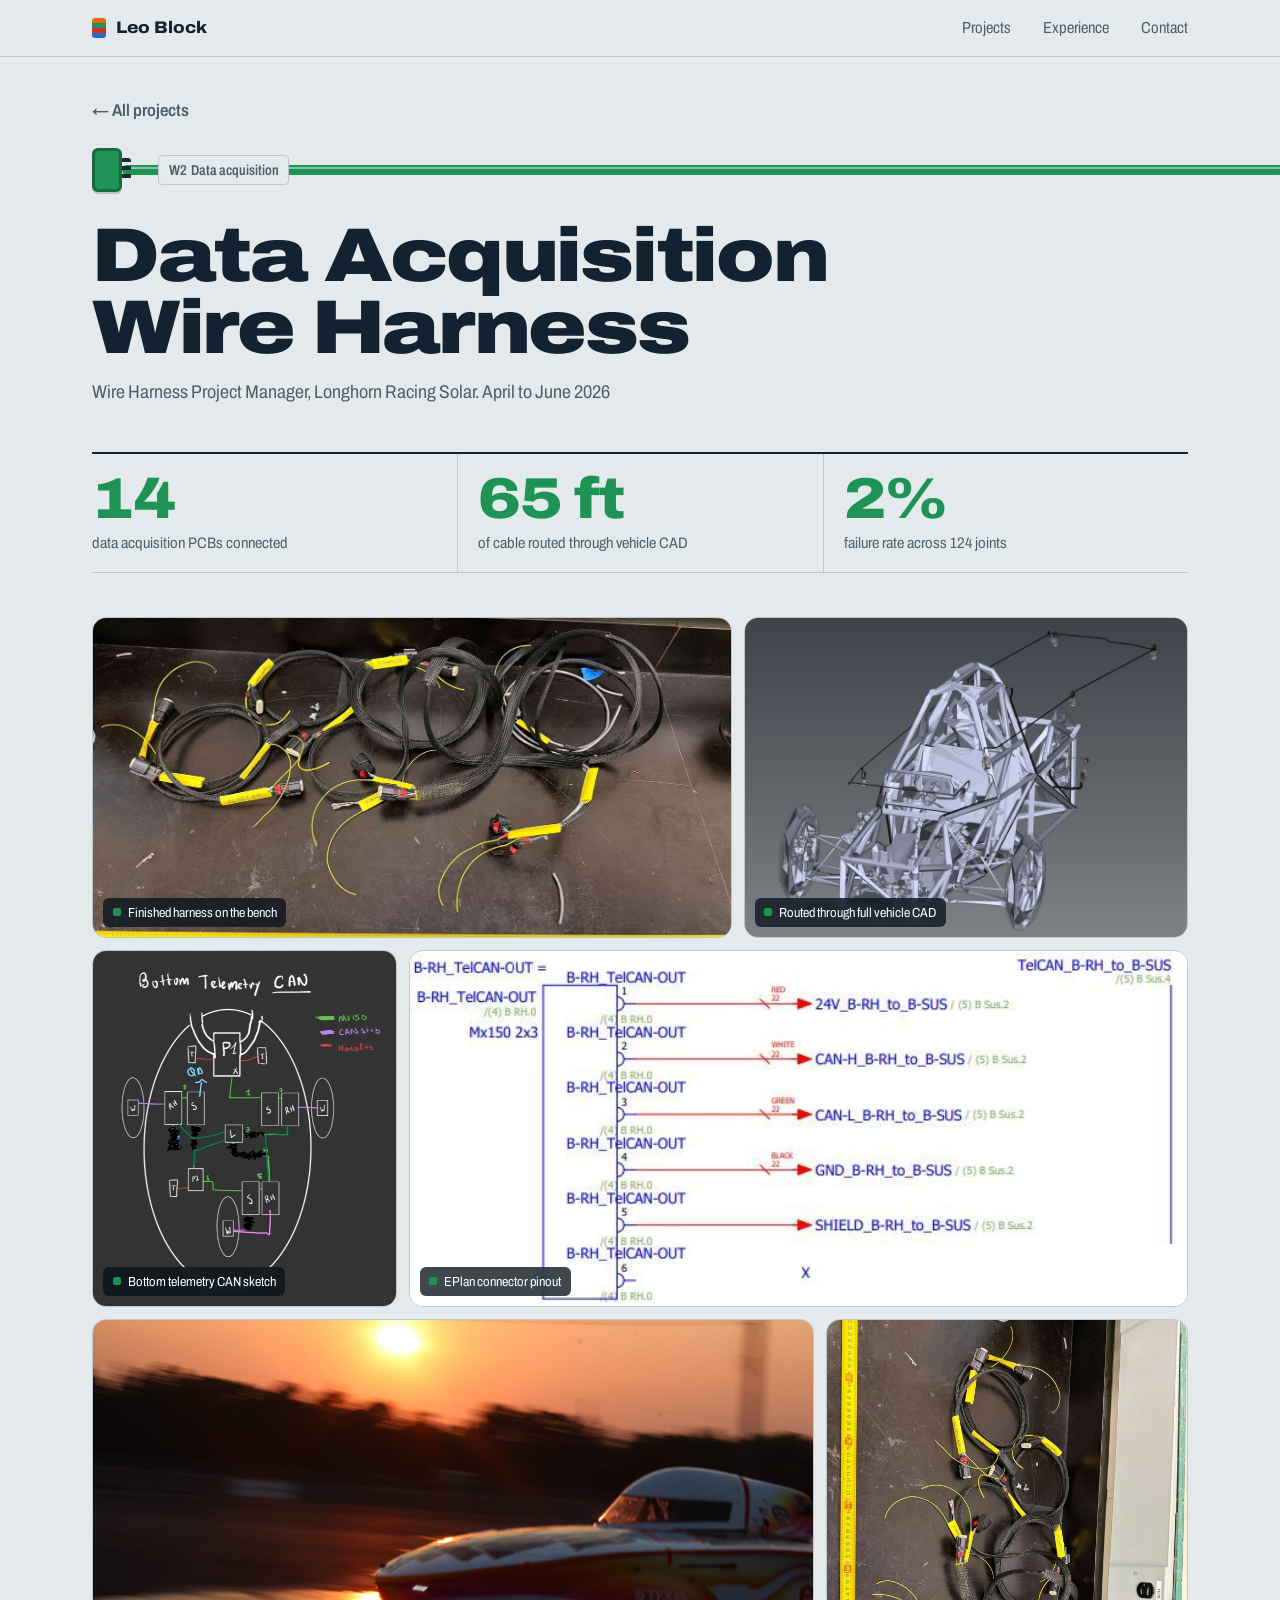
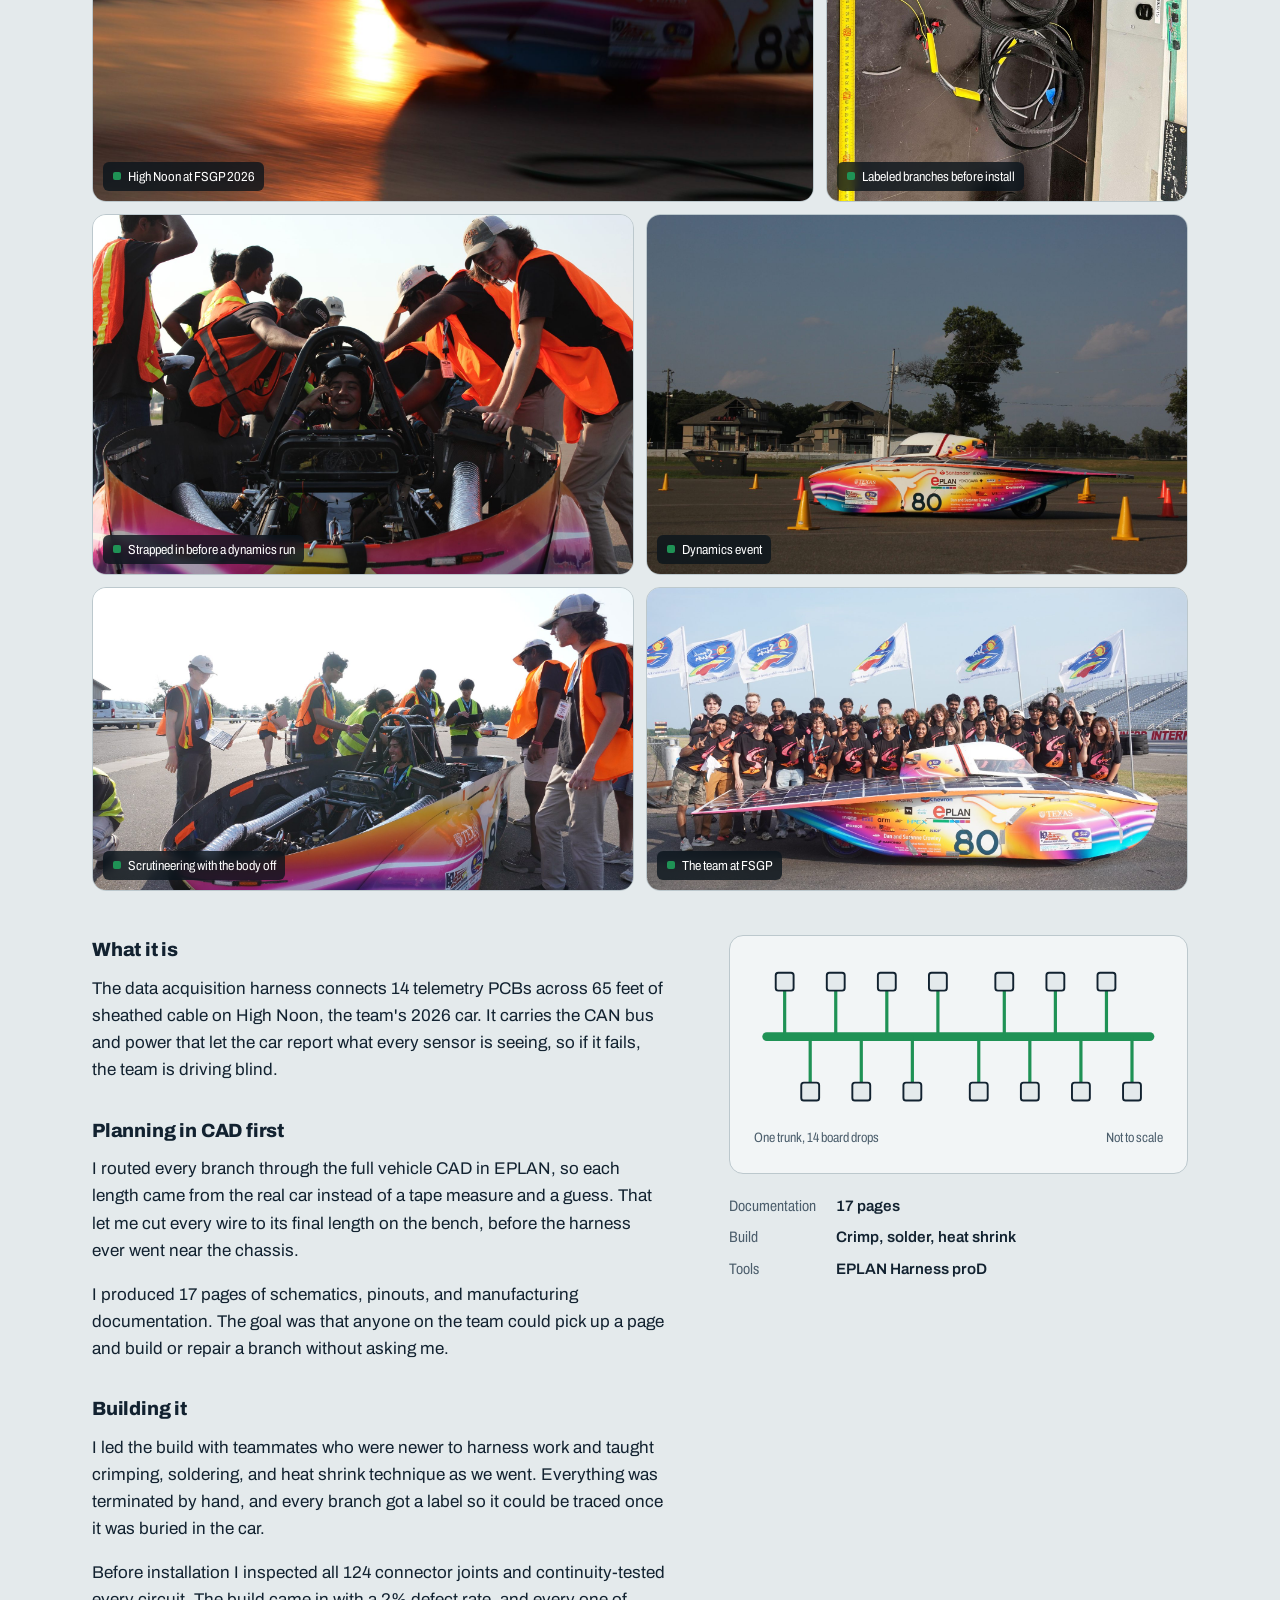
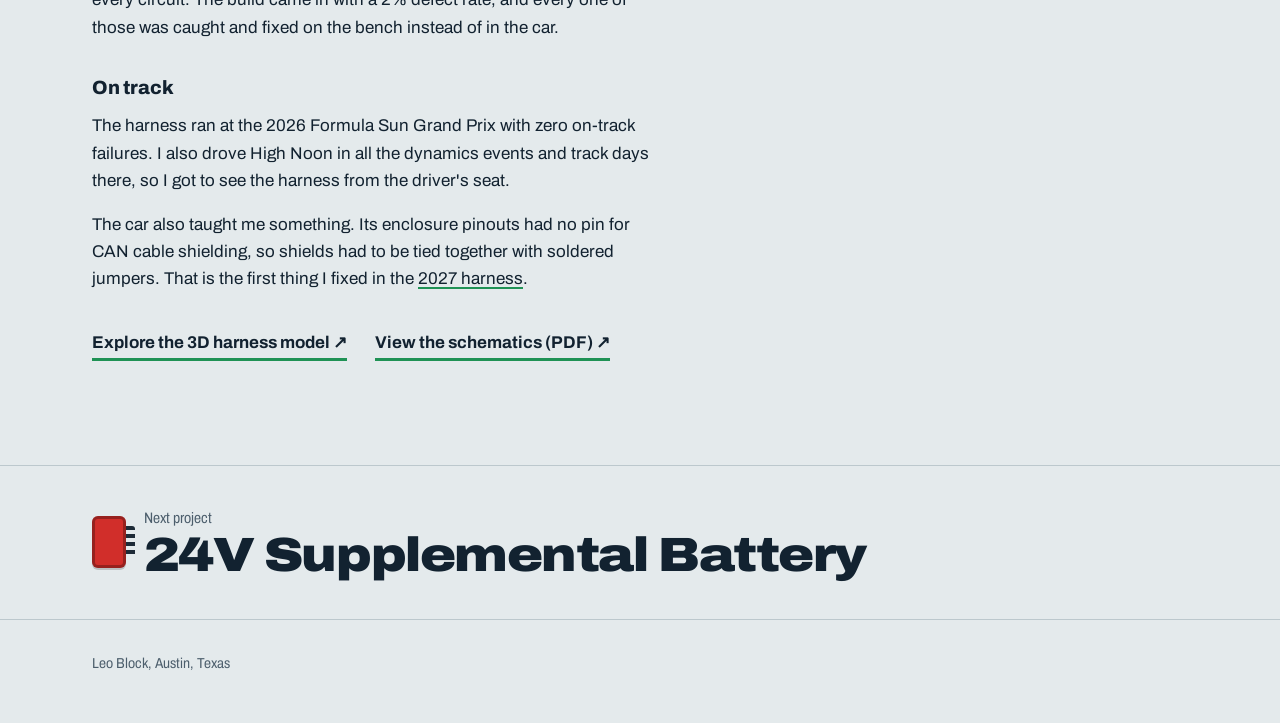
==== data-acquisition-harness/index.html @ 327f9444 "Longer project write-ups and more photos Adds FSGP photos to the DAQ harness page, design history im" ====
<!DOCTYPE html>
<html lang="en">
<head>
<meta charset="utf-8">
<meta name="viewport" content="width=device-width, initial-scale=1, viewport-fit=cover">
<title>Data Acquisition Wire Harness | Leo Block</title>
<meta name="description" content="A 65 ft harness connecting 14 data acquisition boards on Longhorn Racing Solar&#x27;s car.">
<link rel="preconnect" href="https://fonts.googleapis.com">
<link rel="preconnect" href="https://fonts.gstatic.com" crossorigin>
<link href="https://fonts.googleapis.com/css2?family=Archivo:wdth,wght@62..125,300..900&display=swap" rel="stylesheet">
<link rel="stylesheet" href="../assets/site.css">
</head>
<body class="page">

<header class="bar">
  <div class="wrap">
    <a class="mark" href="../"><i aria-hidden="true"></i>Leo Block</a>
    <nav aria-label="Sections">
      <a href="../#projects">Projects</a>
      <a href="../#experience">Experience</a>
      <a href="../#contact">Contact</a>
    </nav>
  </div>
</header>

<main id="top">
<div class="wrap"><a class="crumb" href="../#projects">&larr; All projects</a></div>
<article class="proj" style="--c:var(--can)">
  <div class="wrap">
    <div class="proj-wire"><span class="plug"></span><span class="tag">W2 &nbsp;Data acquisition</span></div>
    <h2>Data Acquisition Wire Harness</h2>
    <p class="role">Wire Harness Project Manager, Longhorn Racing Solar. April to June 2026</p>
    <div class="stats">
      <div><b>14</b><span>data acquisition PCBs connected</span></div>
      <div><b>65 ft</b><span>of cable routed through vehicle CAD</span></div>
      <div><b>2%</b><span>failure rate across 124 joints</span></div>
    </div>
    <div class="gal"><div class="grow"><figure class="ph" style="--r:1.991"><button type="button" class="zoom" aria-label="Enlarge: Hand-built data acquisition harness with labeled connectors on a lab bench"><img src="../assets/img/data-acquisition-harness-1.jpg" alt="Hand-built data acquisition harness with labeled connectors on a lab bench" loading="lazy"></button><figcaption>Finished harness on the bench</figcaption></figure><figure class="ph" style="--r:1.381"><button type="button" class="zoom" aria-label="Enlarge: Harness routing shown in the vehicle CAD model"><img src="../assets/img/data-acquisition-harness-2.jpg" alt="Harness routing shown in the vehicle CAD model" loading="lazy"></button><figcaption>Routed through full vehicle CAD</figcaption></figure></div><div class="grow"><figure class="ph" style="--r:0.854"><button type="button" class="zoom" aria-label="Enlarge: Hand sketch of the bottom telemetry CAN layout"><img src="../assets/img/data-acquisition-harness-3.jpg" alt="Hand sketch of the bottom telemetry CAN layout" loading="lazy"></button><figcaption>Bottom telemetry CAN sketch</figcaption></figure><figure class="ph light" style="--r:2.193"><button type="button" class="zoom" aria-label="Enlarge: EPlan connector pinout for the TelCAN output"><img src="../assets/img/data-acquisition-harness-4.jpg" alt="EPlan connector pinout for the TelCAN output" loading="lazy"></button><figcaption>EPlan connector pinout</figcaption></figure></div><div class="grow"><figure class="ph" style="--r:1.5"><button type="button" class="zoom" aria-label="Enlarge: High Noon driving at sunset at the Formula Sun Grand Prix"><img src="../assets/img/data-acquisition-harness-6.jpg" alt="High Noon driving at sunset at the Formula Sun Grand Prix" loading="lazy"></button><figcaption>High Noon at FSGP 2026</figcaption></figure><figure class="ph" style="--r:0.75"><button type="button" class="zoom" aria-label="Enlarge: Harness branches laid out on a table with yellow labels"><img src="../assets/img/data-acquisition-harness-5.jpg" alt="Harness branches laid out on a table with yellow labels" loading="lazy"></button><figcaption>Labeled branches before install</figcaption></figure></div><div class="grow"><figure class="ph" style="--r:1.5"><button type="button" class="zoom" aria-label="Enlarge: Leo in the cockpit of High Noon with the dash enclosure and wiring visible"><img src="../assets/img/data-acquisition-harness-7.jpg" alt="Leo in the cockpit of High Noon with the dash enclosure and wiring visible" loading="lazy"></button><figcaption>Strapped in before a dynamics run</figcaption></figure><figure class="ph" style="--r:1.5"><button type="button" class="zoom" aria-label="Enlarge: High Noon on the dynamics course between cones"><img src="../assets/img/data-acquisition-harness-8.jpg" alt="High Noon on the dynamics course between cones" loading="lazy"></button><figcaption>Dynamics event</figcaption></figure></div><div class="grow"><figure class="ph" style="--r:1.782"><button type="button" class="zoom" aria-label="Enlarge: Team around High Noon with the body open during scrutineering"><img src="../assets/img/data-acquisition-harness-9.jpg" alt="Team around High Noon with the body open during scrutineering" loading="lazy"></button><figcaption>Scrutineering with the body off</figcaption></figure><figure class="ph" style="--r:1.782"><button type="button" class="zoom" aria-label="Enlarge: Longhorn Racing Solar team photo with High Noon at the track"><img src="../assets/img/data-acquisition-harness-10.jpg" alt="Longhorn Racing Solar team photo with High Noon at the track" loading="lazy"></button><figcaption>The team at FSGP</figcaption></figure></div></div>
    <div class="body">
      <div>
        <h3>What it is</h3>
        <p>The data acquisition harness connects 14 telemetry PCBs across 65 feet of sheathed cable on High Noon, the team's 2026 car. It carries the CAN bus and power that let the car report what every sensor is seeing, so if it fails, the team is driving blind.</p>
        <h3>Planning in CAD first</h3>
        <p>I routed every branch through the full vehicle CAD in EPLAN, so each length came from the real car instead of a tape measure and a guess. That let me cut every wire to its final length on the bench, before the harness ever went near the chassis.</p>
        <p>I produced 17 pages of schematics, pinouts, and manufacturing documentation. The goal was that anyone on the team could pick up a page and build or repair a branch without asking me.</p>
        <h3>Building it</h3>
        <p>I led the build with teammates who were newer to harness work and taught crimping, soldering, and heat shrink technique as we went. Everything was terminated by hand, and every branch got a label so it could be traced once it was buried in the car.</p>
        <p>Before installation I inspected all 124 connector joints and continuity-tested every circuit. The build came in with a 2% defect rate, and every one of those was caught and fixed on the bench instead of in the car.</p>
        <h3>On track</h3>
        <p>The harness ran at the 2026 Formula Sun Grand Prix with zero on-track failures. I also drove High Noon in all the dynamics events and track days there, so I got to see the harness from the driver's seat.</p>
        <p>The car also taught me something. Its enclosure pinouts had no pin for CAN cable shielding, so shields had to be tied together with soldered jumpers. That is the first thing I fixed in the <a href="../vehicle-harness-2027/">2027 harness</a>.</p>
        <div class="links">
          <a class="more" href="https://lhrsolar.org/Harness-Docs/Vehicles/NextGen/NonCritical%20Harness/NextGen_NonCritical%20Harness_model.html" target="_blank" rel="noopener">Explore the 3D harness model &#8599;</a>
          <a class="more" href="https://lhrsolar.org/Harness-Docs/Vehicles/NextGen/NonCritical%20Harness/NextGen_NonCritical%20Harness_guide.pdf" target="_blank" rel="noopener">View the schematics (PDF) &#8599;</a>
        </div>
      </div>
      <div>
        <figure class="fig">
          <svg viewBox="0 0 320 120" role="img" aria-label="One harness trunk with fourteen branches to circuit boards">
            <path class="route" stroke-width="7" d="M10,60 H310"/>
            <g class="route" stroke-width="2.5">
              <path d="M24,60V24M44,60V96M64,60V24M84,60V96M104,60V24M124,60V96M144,60V24M176,60V96M196,60V24M216,60V96M236,60V24M256,60V96M276,60V24M296,60V96"/>
            </g>
            <path class="fpulse" pathLength="1" d="M10,60 H310"/>
            <g class="box">
              <rect x="17" y="10" width="14" height="14" rx="2"/><rect x="37" y="96" width="14" height="14" rx="2"/><rect x="57" y="10" width="14" height="14" rx="2"/><rect x="77" y="96" width="14" height="14" rx="2"/><rect x="97" y="10" width="14" height="14" rx="2"/><rect x="117" y="96" width="14" height="14" rx="2"/><rect x="137" y="10" width="14" height="14" rx="2"/><rect x="169" y="96" width="14" height="14" rx="2"/><rect x="189" y="10" width="14" height="14" rx="2"/><rect x="209" y="96" width="14" height="14" rx="2"/><rect x="229" y="10" width="14" height="14" rx="2"/><rect x="249" y="96" width="14" height="14" rx="2"/><rect x="269" y="10" width="14" height="14" rx="2"/><rect x="289" y="96" width="14" height="14" rx="2"/>
            </g>
          </svg>
          <figcaption><span>One trunk, 14 board drops</span><span>Not to scale</span></figcaption>
        </figure>
        <dl class="specs">
          <dt>Documentation</dt><dd>17 pages</dd>
          <dt>Build</dt><dd>Crimp, solder, heat shrink</dd>
          <dt>Tools</dt><dd>EPLAN Harness proD</dd>
        </dl>
      </div>
    </div>
  </div>
</article>

<nav class="next" aria-label="Next project" style="--c:var(--batt)">
  <div class="wrap"><a href="../supplemental-battery/"><span class="plug"></span><span><span class="lbl">Next project</span><span class="nm">24V Supplemental Battery</span></span></a></div>
</nav>
</main>

<dialog class="lb" id="lb"><button type="button" aria-label="Close">&times;</button><img alt=""><p></p></dialog>
<footer><div class="wrap">Leo Block, Austin, Texas</div></footer>
<script src="../assets/site.js"></script>
</body>
</html>
---- assets/site.css ----
:root{
  --board:#E4EAEC;
  --board-2:#D6DEE1;
  --panel:#F2F5F6;
  --ink:#122230;
  --ink-soft:#4C5E6C;
  --rule:#BCC8CD;
  --dot:#B3C1C7;
  --peg:#F7F9FA;
  --peg-edge:#8597A1;
  --tape:#1D2B37;
  --hv:#E8670E; --can:#1F9255; --batt:#D12E2A; --sig:#7A4BC9; --auto:#2C68C4;
  --sheen:rgba(255,255,255,.45);
  --pulse:#FFFFFF;
  --font:"Archivo","Helvetica Neue",Arial,sans-serif;
}
@media (prefers-color-scheme: dark){
  :root:not([data-theme="light"]){
    --board:#0F1E27; --board-2:#132632; --panel:#162C39; --ink:#E9F0F2; --ink-soft:#97ABB6;
    --rule:#24404F; --dot:#22404F; --peg:#C9D6DC; --peg-edge:#0A161D; --tape:#3C5868;
    --hv:#FF7A1F; --can:#2DBE70; --batt:#F0453F; --sig:#A27BF2; --auto:#4D8CF0; --sheen:rgba(255,255,255,.3);
  }
}
:root[data-theme="dark"]{
  --board:#0F1E27; --board-2:#132632; --panel:#162C39; --ink:#E9F0F2; --ink-soft:#97ABB6;
  --rule:#24404F; --dot:#22404F; --peg:#C9D6DC; --peg-edge:#0A161D; --tape:#3C5868;
  --hv:#FF7A1F; --can:#2DBE70; --batt:#F0453F; --sig:#A27BF2; --auto:#4D8CF0; --sheen:rgba(255,255,255,.3);
}
:root{box-sizing:border-box;padding-top:env(safe-area-inset-top,0px);padding-bottom:env(safe-area-inset-bottom,0px)}
*,*::before,*::after{box-sizing:inherit}
html{scroll-padding-top:calc(env(safe-area-inset-top,0px) + 4rem);scroll-behavior:smooth}
@media (prefers-reduced-motion:reduce){html{scroll-behavior:auto}}
body{margin:0;background:var(--board);color:var(--ink);font-family:var(--font);font-size:1.0625rem;line-height:1.6;-webkit-font-smoothing:antialiased;overflow-x:hidden}
img,svg{max-width:100%}
a{color:inherit}
:focus-visible{outline:3px solid var(--hv);outline-offset:3px;border-radius:3px}
.wrap{max-width:74rem;margin:0 auto;padding:0 clamp(1.25rem,4vw,2.75rem)}

/* top bar */
.bar{position:sticky;top:env(safe-area-inset-top,0px);z-index:10;background:color-mix(in srgb,var(--board) 82%,transparent);backdrop-filter:blur(10px);-webkit-backdrop-filter:blur(10px);border-bottom:1px solid var(--rule)}
.bar .wrap{display:flex;align-items:center;justify-content:space-between;height:3.5rem;gap:1rem}
.bar .mark{display:flex;align-items:center;gap:.6rem;text-decoration:none;font-weight:800;font-stretch:110%;font-size:1.05rem}
.bar .mark i{display:block;width:14px;height:20px;border-radius:3px;background:linear-gradient(var(--hv) 0 25%,var(--can) 25% 50%,var(--batt) 50% 75%,var(--auto) 75%)}
.bar nav{display:flex;gap:clamp(.9rem,3vw,2rem);font-stretch:80%;font-size:1rem}
.bar nav a{text-decoration:none;color:var(--ink-soft)}
.bar nav a:hover{color:var(--ink)}

/* hero */
.hero{position:relative;background-image:radial-gradient(circle,var(--dot) 1.3px,transparent 1.6px);background-size:26px 26px;background-position:13px 13px;padding-bottom:clamp(2rem,5vw,3.5rem);border-bottom:1px solid var(--rule)}
.hero-top{padding-top:clamp(2.5rem,6vw,4.5rem)}
@media (min-width:980px){.hero-top{display:grid;grid-template-columns:auto minmax(0,1fr);gap:4rem;align-items:end}.hero-top .lede{margin:0 0 .6rem;justify-self:end}}
.hero h1{margin:0;font-weight:900;font-stretch:125%;font-size:clamp(3.6rem,13.5vw,10.5rem);line-height:.84;letter-spacing:-.035em}
.hero .lede{max-width:33rem;margin:clamp(1.25rem,3vw,2rem) 0 0;font-size:clamp(1.15rem,2.1vw,1.4rem);line-height:1.45;color:var(--ink-soft)}
.hero .lede b{color:var(--ink);font-weight:650}

.loom{position:relative;margin-top:clamp(1.5rem,4vw,2.5rem)}
.loom svg{position:absolute;inset:0;width:100%;height:100%;overflow:visible;pointer-events:none}
.ends{list-style:none;margin:0 0 0 46%;padding:0;position:relative}
.ends li{height:108px;display:flex;align-items:center}
.ends a{display:flex;align-items:center;gap:1.1rem;width:100%;text-decoration:none;padding:.5rem .75rem .5rem 0;border-radius:10px;opacity:0;transform:translateX(10px);transition:opacity .5s ease,transform .5s ease,background-color .2s}
.loom.drawn .ends a{opacity:1;transform:none}
.loom.drawn .ends li:nth-child(1) a{transition-delay:1.05s,1.05s,0s}
.loom.drawn .ends li:nth-child(2) a{transition-delay:1.15s,1.15s,0s}
.loom.drawn .ends li:nth-child(3) a{transition-delay:1.25s,1.25s,0s}
.loom.drawn .ends li:nth-child(4) a{transition-delay:1.35s,1.35s,0s}
.loom.drawn .ends li:nth-child(5) a{transition-delay:1.45s,1.45s,0s}
.plug{position:relative;flex:none;width:34px;height:52px;border-radius:6px;background:var(--c);box-shadow:inset 0 0 0 3px rgba(0,0,0,.28),0 2px 0 rgba(0,0,0,.18)}
.plug::after{content:"";position:absolute;right:-9px;top:10px;bottom:10px;width:9px;border-radius:0 3px 3px 0;background:repeating-linear-gradient(var(--tape) 0 4px,transparent 4px 8px)}
.ends .txt{display:flex;flex-direction:column;margin-left:.6rem;min-width:0}
.ends .name{font-weight:800;font-stretch:100%;font-size:clamp(1.15rem,2.5vw,1.85rem);line-height:1.08;letter-spacing:-.01em}
.ends .meta{color:var(--ink-soft);font-stretch:80%;font-size:clamp(.9rem,1.4vw,1rem);margin-top:.2rem}
.ends a:hover,.ends a:focus-visible{background:color-mix(in srgb,var(--c) 12%,transparent)}

.loom .grp{transition:opacity .25s}
.loom[data-active] .grp{opacity:.22}
.loom[data-active="0"] .g0,.loom[data-active="1"] .g1,.loom[data-active="2"] .g2,.loom[data-active="3"] .g3,.loom[data-active="4"] .g4{opacity:1}
.loom .wire{fill:none;stroke-linecap:round;stroke-linejoin:round}
.loom .sheen{fill:none;stroke:var(--sheen);stroke-linecap:round;stroke-width:2}
.loom .pulse{fill:none;stroke:var(--pulse);stroke-width:4;stroke-linecap:round;stroke-dasharray:.05 1.2;stroke-dashoffset:.05;opacity:0}
.loom[data-active="0"] .g0 .pulse,.loom[data-active="1"] .g1 .pulse,.loom[data-active="2"] .g2 .pulse,.loom[data-active="3"] .g3 .pulse,.loom[data-active="4"] .g4 .pulse{opacity:1;animation:pulse 1.1s linear infinite}
@keyframes pulse{from{stroke-dashoffset:.05}to{stroke-dashoffset:-1.05}}
.loom .peg{fill:var(--peg);stroke:var(--peg-edge);stroke-width:2}
.loom .tape{fill:var(--tape)}
.loom .wid{font:600 12px var(--font);font-stretch:75%;fill:var(--ink-soft)}
.loom:not(.drawn) .wire,.loom:not(.drawn) .sheen{stroke-dasharray:1;stroke-dashoffset:1}
.loom.anim .wire,.loom.anim .sheen{stroke-dasharray:1;stroke-dashoffset:1;animation:draw 1.3s cubic-bezier(.65,0,.25,1) forwards}
.loom.anim .g1 .wire,.loom.anim .g1 .sheen{animation-delay:.08s}
.loom.anim .g2 .wire,.loom.anim .g2 .sheen{animation-delay:.16s}
.loom.anim .g3 .wire,.loom.anim .g3 .sheen{animation-delay:.24s}
.loom.anim .g4 .wire,.loom.anim .g4 .sheen{animation-delay:.32s}
.loom .fx{transition:opacity .6s .9s}
.loom:not(.drawn) .fx{opacity:0}
@keyframes draw{to{stroke-dashoffset:0}}

.tblock{display:grid;grid-template-columns:repeat(5,auto);width:max-content;max-width:100%;margin:clamp(1.5rem,4vw,2.5rem) 0 0 auto;border:2px solid var(--ink);background:var(--panel);font-stretch:85%}
.tblock div{padding:.45rem .9rem;border-left:1px solid var(--rule)}
.tblock div:first-child{border-left:0}
.tblock span{display:block;font-size:.75rem;color:var(--ink-soft)}
.tblock b{display:block;font-weight:700;font-size:.95rem;white-space:nowrap}

/* projects */
.proj{padding:clamp(3.5rem,8vw,6rem) 0 0}
.proj-wire{position:relative;height:12px;margin-bottom:clamp(1.75rem,4vw,2.75rem);display:flex;align-items:center}
.proj-wire::before{content:"";position:absolute;left:30px;right:calc(-1 * max(0px,(100vw - 74rem) / 2) - 3rem);height:10px;border-radius:5px;background:linear-gradient(transparent 2px,var(--sheen) 2px 4px,transparent 4px),var(--c)}
.proj-wire .plug{width:30px;height:44px;z-index:1}
.proj-wire .tag{position:relative;z-index:1;margin-left:2.25rem;padding:.15rem .6rem;border-radius:4px;background:var(--board);font-stretch:75%;font-weight:600;font-size:.9rem;color:var(--ink-soft);border:1px solid var(--rule)}
.proj h2{margin:0;font-weight:900;font-stretch:118%;font-size:clamp(2.3rem,6.5vw,4.75rem);line-height:.95;letter-spacing:-.03em;max-width:16ch}
.proj .role{margin:.85rem 0 0;color:var(--ink-soft);font-stretch:85%;font-size:clamp(1rem,1.6vw,1.15rem)}
.stats{display:grid;grid-template-columns:repeat(3,minmax(0,1fr));margin:clamp(1.75rem,4vw,2.75rem) 0 0;border-top:2px solid var(--ink);border-bottom:1px solid var(--rule)}
.stats div{padding:1rem 1rem 1.1rem 0}
.stats div + div{padding-left:1.25rem;border-left:1px solid var(--rule)}
.stats b{display:block;font-weight:850;font-stretch:115%;font-size:clamp(2rem,5.5vw,3.6rem);line-height:1;letter-spacing:-.03em;color:var(--c);font-variant-numeric:tabular-nums}
.stats span{display:block;margin-top:.45rem;color:var(--ink-soft);font-stretch:85%;font-size:.95rem;line-height:1.3}
.body{display:grid;grid-template-columns:minmax(0,1.25fr) minmax(0,1fr);gap:clamp(1.75rem,5vw,4.5rem);margin-top:clamp(1.75rem,4vw,2.75rem);align-items:start}
.body p{margin:0 0 1.05rem;max-width:37rem}
.body p:last-child{margin-bottom:0}
.fig{margin:0;background:var(--panel);border:1px solid var(--rule);border-radius:14px;padding:clamp(1rem,2.5vw,1.5rem);cursor:default}
.fig svg{display:block;width:100%;height:auto}
.fig figcaption{display:flex;justify-content:space-between;gap:1rem;font-size:.85rem;color:var(--ink-soft);margin-top:.85rem;font-stretch:80%}
.fig text{font-family:var(--font);font-stretch:75%;fill:var(--ink);font-size:13px;font-weight:600}
.fig .soft{fill:var(--ink-soft);font-weight:500}
.fig .box{fill:var(--board);stroke:var(--ink);stroke-width:1.5}
.fig .route{fill:none;stroke:var(--c);stroke-linecap:round;stroke-linejoin:round}
.fig .fpulse{fill:none;stroke:var(--pulse);stroke-width:3.5;stroke-linecap:round;stroke-dasharray:.04 1.2;stroke-dashoffset:.04;opacity:0}
.fig.live .fpulse{opacity:1;animation:fp 2.2s linear 2}
.fig:hover .fpulse{opacity:1;animation:fp 2.2s linear infinite}
@keyframes fp{from{stroke-dashoffset:.04}to{stroke-dashoffset:-1.04}}
:root:not([data-theme="dark"]) .fig .fpulse{stroke:var(--ink)}
@media (prefers-color-scheme: dark){:root:not([data-theme="light"]) .fig .fpulse{stroke:#fff}}
.specs{margin:1.25rem 0 0;display:grid;grid-template-columns:auto 1fr;column-gap:1.25rem;row-gap:.45rem;font-size:.95rem}
.specs dt{color:var(--ink-soft);font-stretch:80%}
.specs dd{margin:0;font-weight:600}


/* pinout table and status */
.pin{width:100%;border-collapse:collapse;margin-top:1.25rem;font-size:.95rem}
.pin caption{text-align:left;color:var(--ink-soft);font-stretch:80%;font-size:.85rem;padding-bottom:.4rem}
.pin th{text-align:left;font-weight:600;font-stretch:80%;color:var(--ink-soft);padding:.3rem .5rem;border-bottom:2px solid var(--ink)}
.pin td{padding:.3rem .5rem;border-bottom:1px solid var(--rule)}
.pin td:nth-child(odd){font-weight:800;font-variant-numeric:tabular-nums;width:3.5rem}
.wip{display:inline-block;margin-left:.6rem;padding:.05rem .5rem;border-radius:4px;background:var(--c);color:#fff;font-weight:700;font-size:.8rem;letter-spacing:.04em}

/* photo galleries */
.gal{display:flex;flex-direction:column;gap:12px;margin-top:clamp(1.75rem,4vw,2.75rem)}
.grow{display:flex;gap:12px}
.ph{position:relative;margin:0;flex:var(--r) 1 0;aspect-ratio:var(--r);min-width:0;border-radius:14px;overflow:hidden;background:var(--panel);border:1px solid var(--rule)}
.ph.light{background:#fff}
.zoom{all:unset;display:block;width:100%;height:100%;cursor:zoom-in}
.zoom:focus-visible{outline:3px solid var(--c);outline-offset:-3px}
.ph img{display:block;width:100%;height:100%;object-fit:cover;transition:transform .5s cubic-bezier(.2,.7,.2,1)}
.ph.light img{object-fit:contain}
.ph:hover img{transform:scale(1.03)}
.ph figcaption{position:absolute;left:10px;bottom:10px;max-width:calc(100% - 20px);padding:.25rem .6rem;border-radius:6px;background:rgba(10,20,28,.78);color:#fff;font-size:.82rem;font-stretch:85%;pointer-events:none;backdrop-filter:blur(4px)}
.ph figcaption::before{content:"";display:inline-block;width:8px;height:8px;border-radius:2px;background:var(--c);margin-right:.45rem;vertical-align:1px}
@media (max-width:640px){.grow{flex-direction:column}.ph{flex:none;width:100%}}
.lb{border:0;padding:0;background:transparent;max-width:min(94vw,1400px);max-height:92vh}
.lb::backdrop{background:rgba(5,12,18,.88)}
.lb img{display:block;max-width:100%;max-height:86vh;border-radius:10px;background:#fff}
.lb p{color:#fff;margin:.6rem 0 0;font-size:.95rem;text-align:center}
.lb button{position:fixed;top:calc(env(safe-area-inset-top,0px) + 14px);right:16px;width:44px;height:44px;border-radius:50%;border:0;background:#fff;color:#122230;font:700 1.4rem/1 var(--font);cursor:pointer}
.links{display:flex;flex-wrap:wrap;column-gap:1.75rem}
.more{display:inline-block;margin-top:1.25rem;font-weight:700;text-decoration:none;border-bottom:3px solid var(--c);padding-bottom:2px}

/* experience */
.exp{margin-top:clamp(4.5rem,10vw,7.5rem);padding:clamp(3rem,7vw,5rem) 0;background:var(--board-2);border-top:1px solid var(--rule);border-bottom:1px solid var(--rule)}
.h2{margin:0;font-weight:900;font-stretch:118%;font-size:clamp(2.1rem,5.5vw,3.75rem);line-height:1;letter-spacing:-.03em}
.exp-grid{display:grid;grid-template-columns:minmax(0,1.45fr) minmax(0,1fr);gap:clamp(2rem,6vw,5rem);margin-top:clamp(2rem,5vw,3rem)}
.timeline{position:relative;padding-left:2rem}
.timeline::before{content:"";position:absolute;left:5px;top:.5rem;bottom:.5rem;width:4px;border-radius:2px;background:var(--ink-soft);opacity:.45}
.job{position:relative;margin-bottom:2.25rem}
.job:last-child{margin-bottom:0}
.job::before{content:"";position:absolute;left:-2rem;top:.35rem;width:14px;height:14px;border-radius:50%;background:var(--peg);border:3px solid var(--ink)}
.job h3{margin:0;font-size:clamp(1.15rem,2vw,1.35rem);font-weight:800;font-stretch:100%;line-height:1.25}
.job .meta{margin:.2rem 0 .65rem;color:var(--ink-soft);font-stretch:82%}
.job p{margin:0 0 .75rem;max-width:38rem}
.job p:last-child{margin-bottom:0}
.col h3{margin:0 0 .35rem;font-size:1.05rem;font-weight:800;font-stretch:95%}
.col p{margin:0 0 1.5rem;color:var(--ink-soft)}
.chips{display:flex;flex-wrap:wrap;gap:.4rem;margin:0 0 1.6rem;padding:0;list-style:none}
.chips li{padding:.25rem .65rem;border-radius:999px;border:1px solid var(--rule);background:var(--panel);font-size:.9rem;font-stretch:85%}

/* contact */
.contact{padding:clamp(4rem,10vw,7rem) 0 clamp(2.5rem,6vw,4rem)}
.contact p{max-width:34rem;color:var(--ink-soft);margin:1rem 0 2rem;font-size:1.15rem}
.mail{display:inline-block;position:relative;font-weight:900;font-stretch:115%;font-size:clamp(1.5rem,6vw,4rem);text-decoration:none;letter-spacing:-.03em;line-height:1.1;word-break:break-word;padding-bottom:.35em}
.mail::after{content:"";position:absolute;left:0;right:0;bottom:0;height:10px;border-radius:5px;background:linear-gradient(90deg,var(--hv) 0 25%,var(--can) 25% 50%,var(--batt) 50% 75%,var(--auto) 75%);transform-origin:left;transition:transform .35s cubic-bezier(.6,0,.2,1)}
.mail:hover::after{transform:scaleX(1.04)}
footer{padding:2rem 0 3rem;color:var(--ink-soft);font-size:.9rem;font-stretch:85%;border-top:1px solid var(--rule)}

@media (max-width:820px){
  .body,.exp-grid{grid-template-columns:minmax(0,1fr)}
  .ends{margin-left:30%}
  .ends li{height:88px}
  .tblock{grid-template-columns:repeat(2,auto);margin-left:0}
  .tblock div{border-left:0;border-top:1px solid var(--rule)}
  .tblock div:nth-child(-n+2){border-top:0}
  .tblock div:nth-child(even){border-left:1px solid var(--rule)}
  .tblock div:last-child{grid-column:1 / -1;border-left:0}
}
@media (max-width:520px){
  .bar nav a:nth-child(2){display:none}
  .ends{margin-left:24%}
  .ends a{gap:.6rem}
  .plug{width:26px;height:40px}
  .ends .txt{margin-left:.4rem}
  .stats b{font-size:1.75rem}
  .stats div + div{padding-left:.75rem}
  .stats span{font-size:.82rem}
}
@media (prefers-reduced-motion:reduce){
  .loom.anim .wire,.loom.anim .sheen{animation:none;stroke-dashoffset:0}
  .ends a{transition:none}
  .fig .fpulse,.loom .pulse{display:none}
}

/* project pages */
.crumb{display:inline-flex;align-items:center;gap:.5rem;margin-top:clamp(1.5rem,4vw,2.5rem);font-stretch:85%;font-weight:600;color:var(--ink-soft);text-decoration:none}
.crumb:hover{color:var(--ink)}
.page .proj{padding-top:clamp(1.5rem,4vw,2.5rem)}
.next{margin-top:clamp(4rem,9vw,6.5rem);border-top:1px solid var(--rule)}
.next a{display:flex;align-items:center;gap:1.1rem;padding:clamp(1.75rem,4vw,2.5rem) 0;text-decoration:none}
.next .lbl{display:block;font-stretch:80%;color:var(--ink-soft);font-size:.95rem}
.next .nm{display:block;font-weight:900;font-stretch:115%;font-size:clamp(1.6rem,4.5vw,3rem);line-height:1;letter-spacing:-.03em}
.next a:hover .nm{color:var(--c)}

/* home project cards */
.work{padding:clamp(3.5rem,8vw,6rem) 0 0}
.cards{display:grid;grid-template-columns:repeat(auto-fill,minmax(min(100%,21rem),1fr));gap:clamp(1rem,2.5vw,1.5rem);margin-top:clamp(1.75rem,4vw,2.75rem)}
.card{display:flex;flex-direction:column;text-decoration:none;background:var(--panel);border:1px solid var(--rule);border-radius:14px;overflow:hidden;transition:border-color .2s}
.card:hover{border-color:var(--c)}
.card .cv{position:relative;aspect-ratio:4/3;overflow:hidden;background:var(--board-2);border-bottom:4px solid var(--c)}
.card .cv img{display:block;width:100%;height:100%;object-fit:cover;transition:transform .5s cubic-bezier(.2,.7,.2,1)}
.card:hover .cv img{transform:scale(1.03)}
.card .cv svg{display:block;width:100%;height:100%;padding:8%}
.card .cv text{font-family:var(--font);font-stretch:75%;fill:var(--ink);font-size:13px;font-weight:600}
.card .cv .soft{fill:var(--ink-soft);font-weight:500}
.card .cv .box{fill:var(--board);stroke:var(--ink);stroke-width:1.5}
.card .cv .route{fill:none;stroke:var(--c);stroke-linecap:round}
.card .tx{padding:1rem 1.15rem 1.2rem}
.card .nm{display:block;font-weight:800;font-size:1.3rem;line-height:1.15;letter-spacing:-.01em}
.card .mt{display:block;margin-top:.3rem;color:var(--ink-soft);font-stretch:85%;font-size:.95rem}

/* longer write-ups */
.body h3{margin:2rem 0 .55rem;font-weight:800;font-size:1.2rem;font-stretch:100%;letter-spacing:-.01em}
.body h3:first-child{margin-top:0}
.body p a{text-decoration-color:var(--c);text-decoration-thickness:2px;text-underline-offset:3px}
.mx{border-collapse:collapse;margin:0 0 1.05rem;font-size:.95rem;min-width:16rem}
.mx caption{text-align:left;color:var(--ink-soft);font-stretch:80%;font-size:.85rem;padding-bottom:.4rem}
.mx th{text-align:left;font-weight:600;font-stretch:80%;color:var(--ink-soft);padding:.3rem .75rem .3rem 0;border-bottom:2px solid var(--ink)}
.mx td{padding:.3rem .75rem .3rem 0;border-bottom:1px solid var(--rule)}
.mx td:last-child{font-weight:800;font-variant-numeric:tabular-nums}
.mx tr:nth-child(2) td{color:var(--c)}
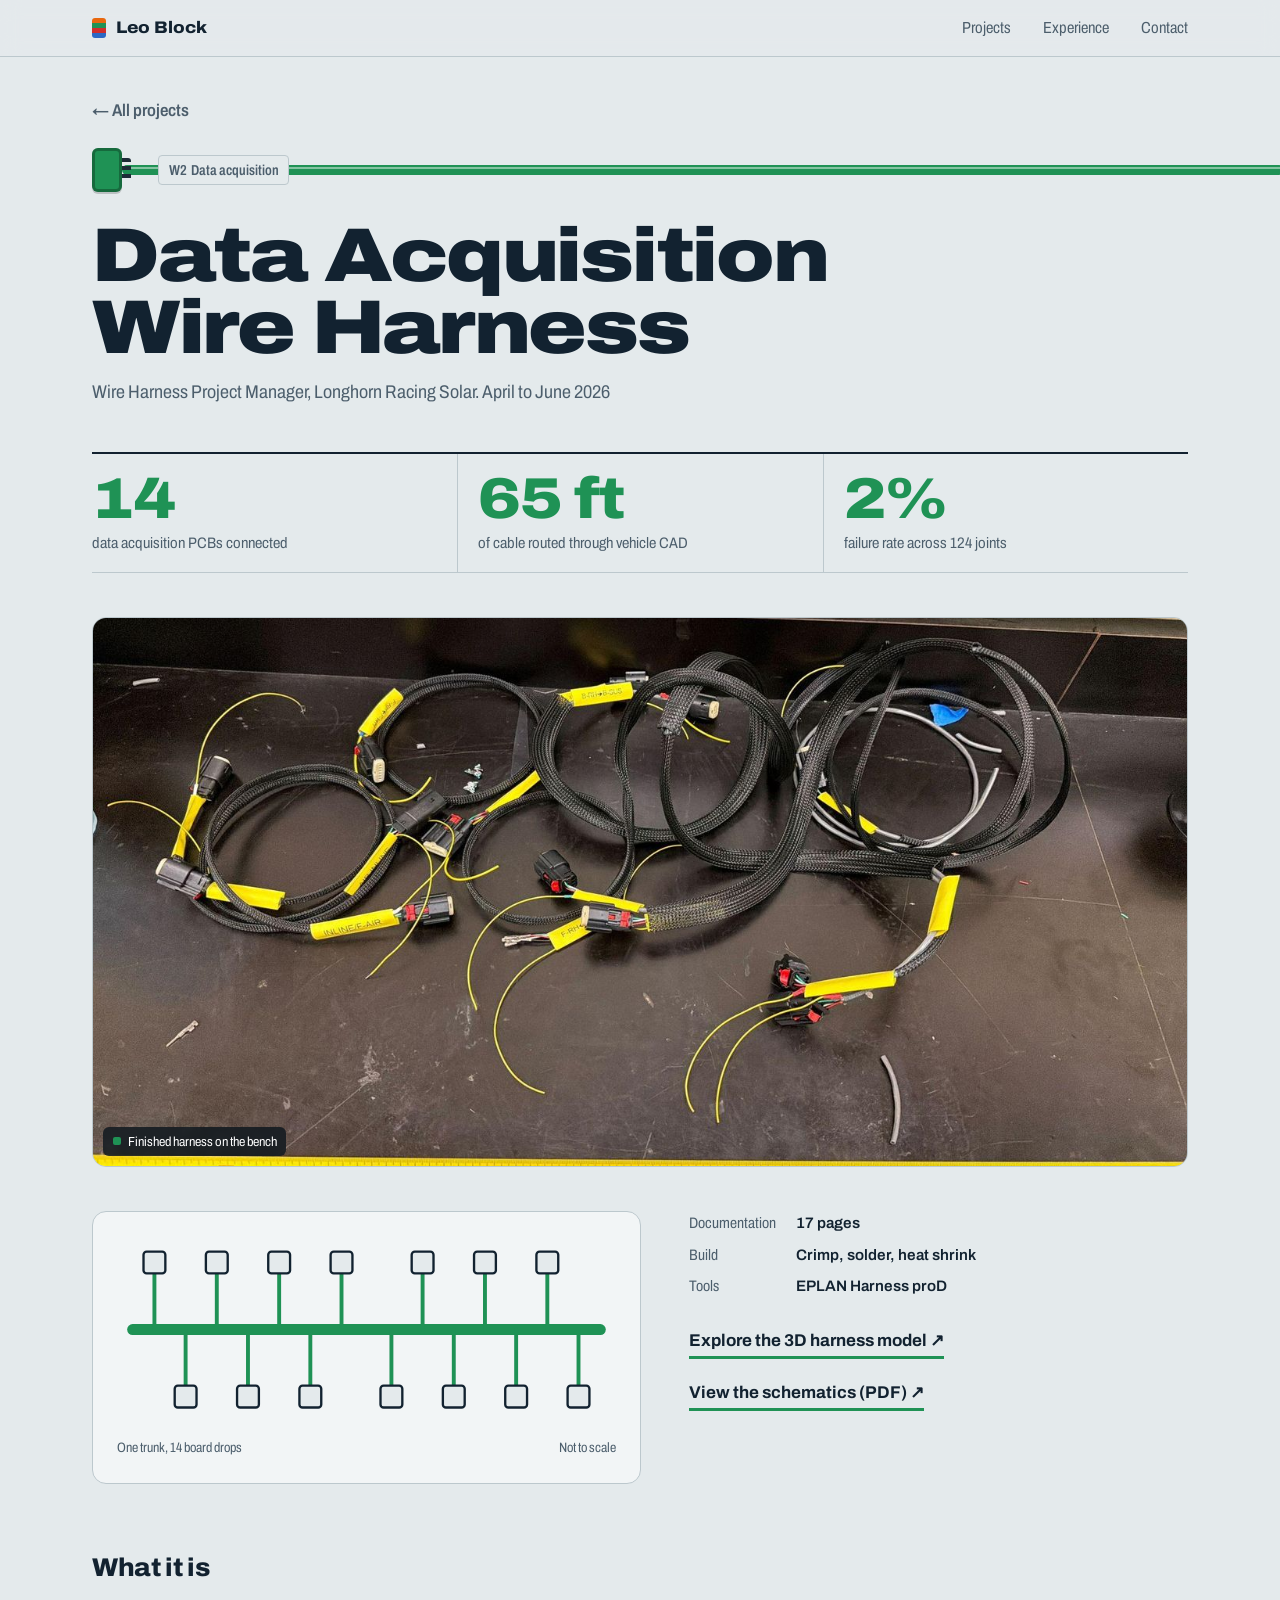
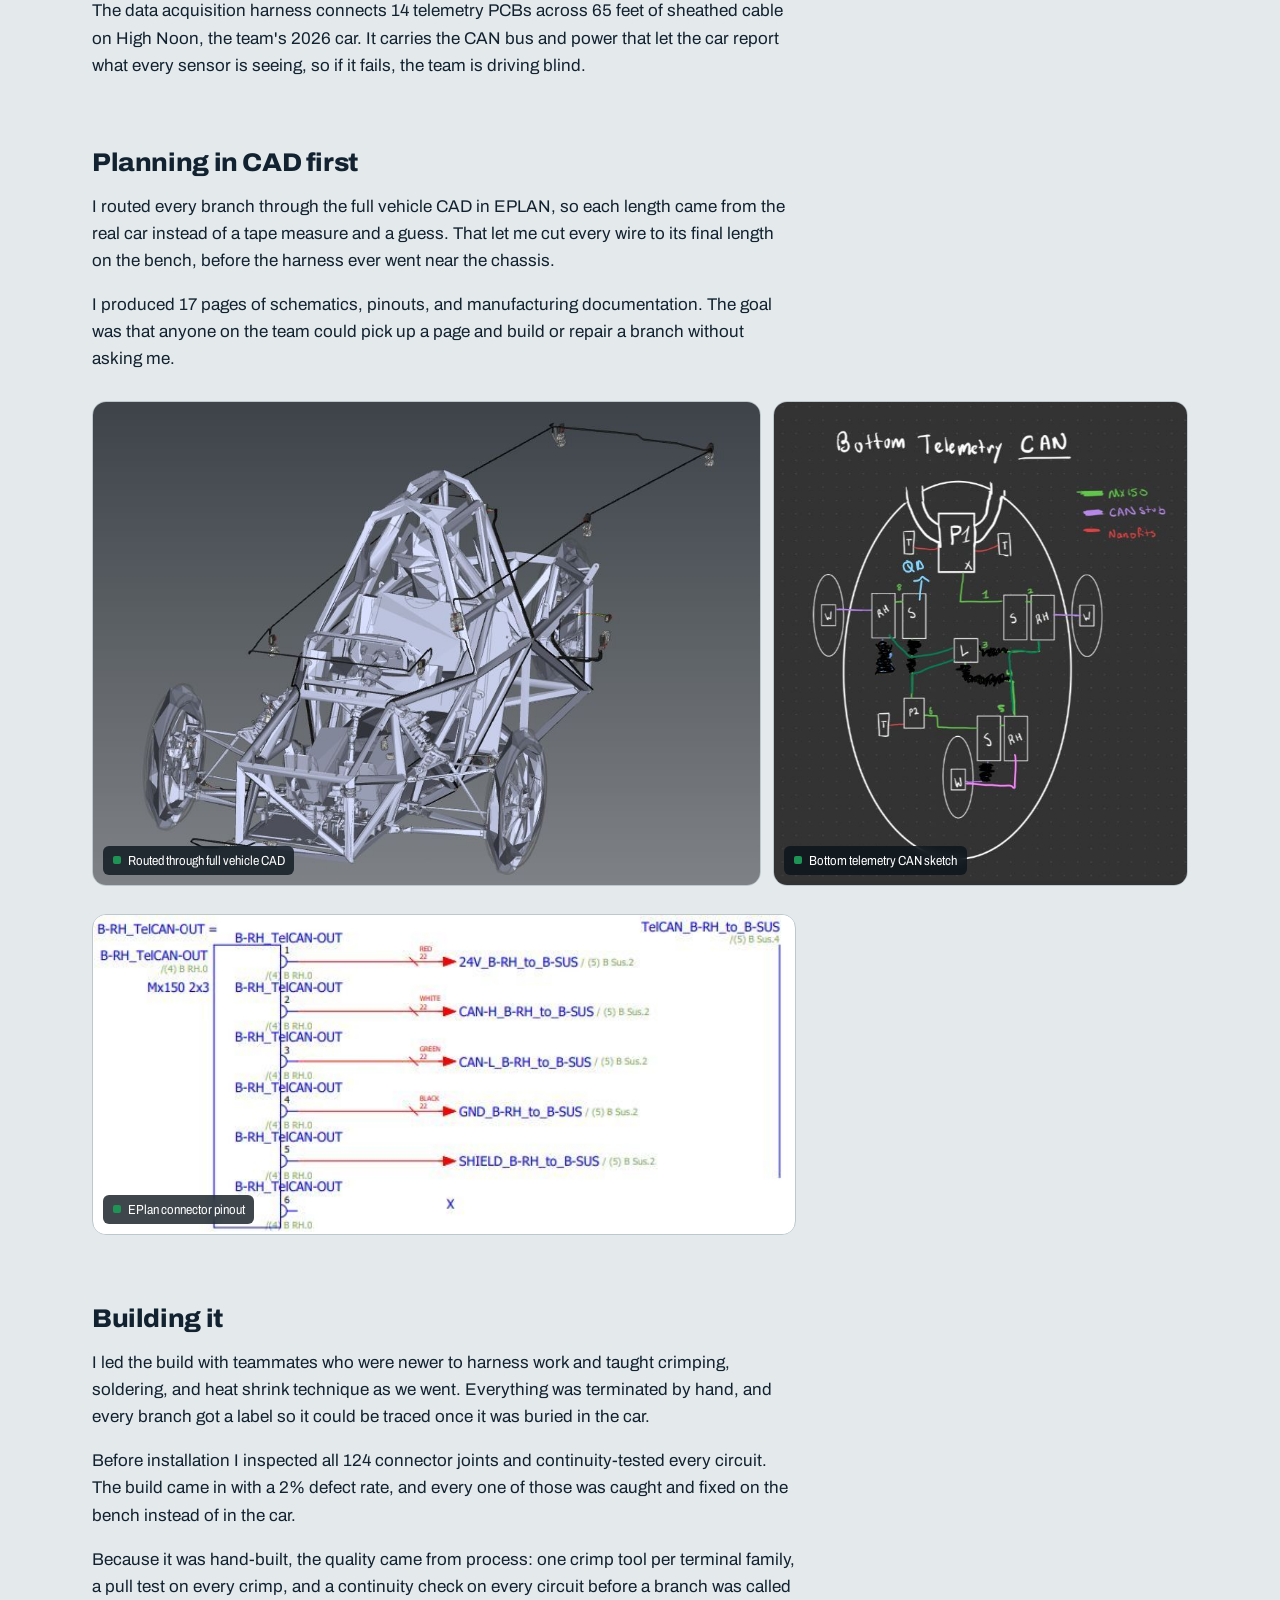
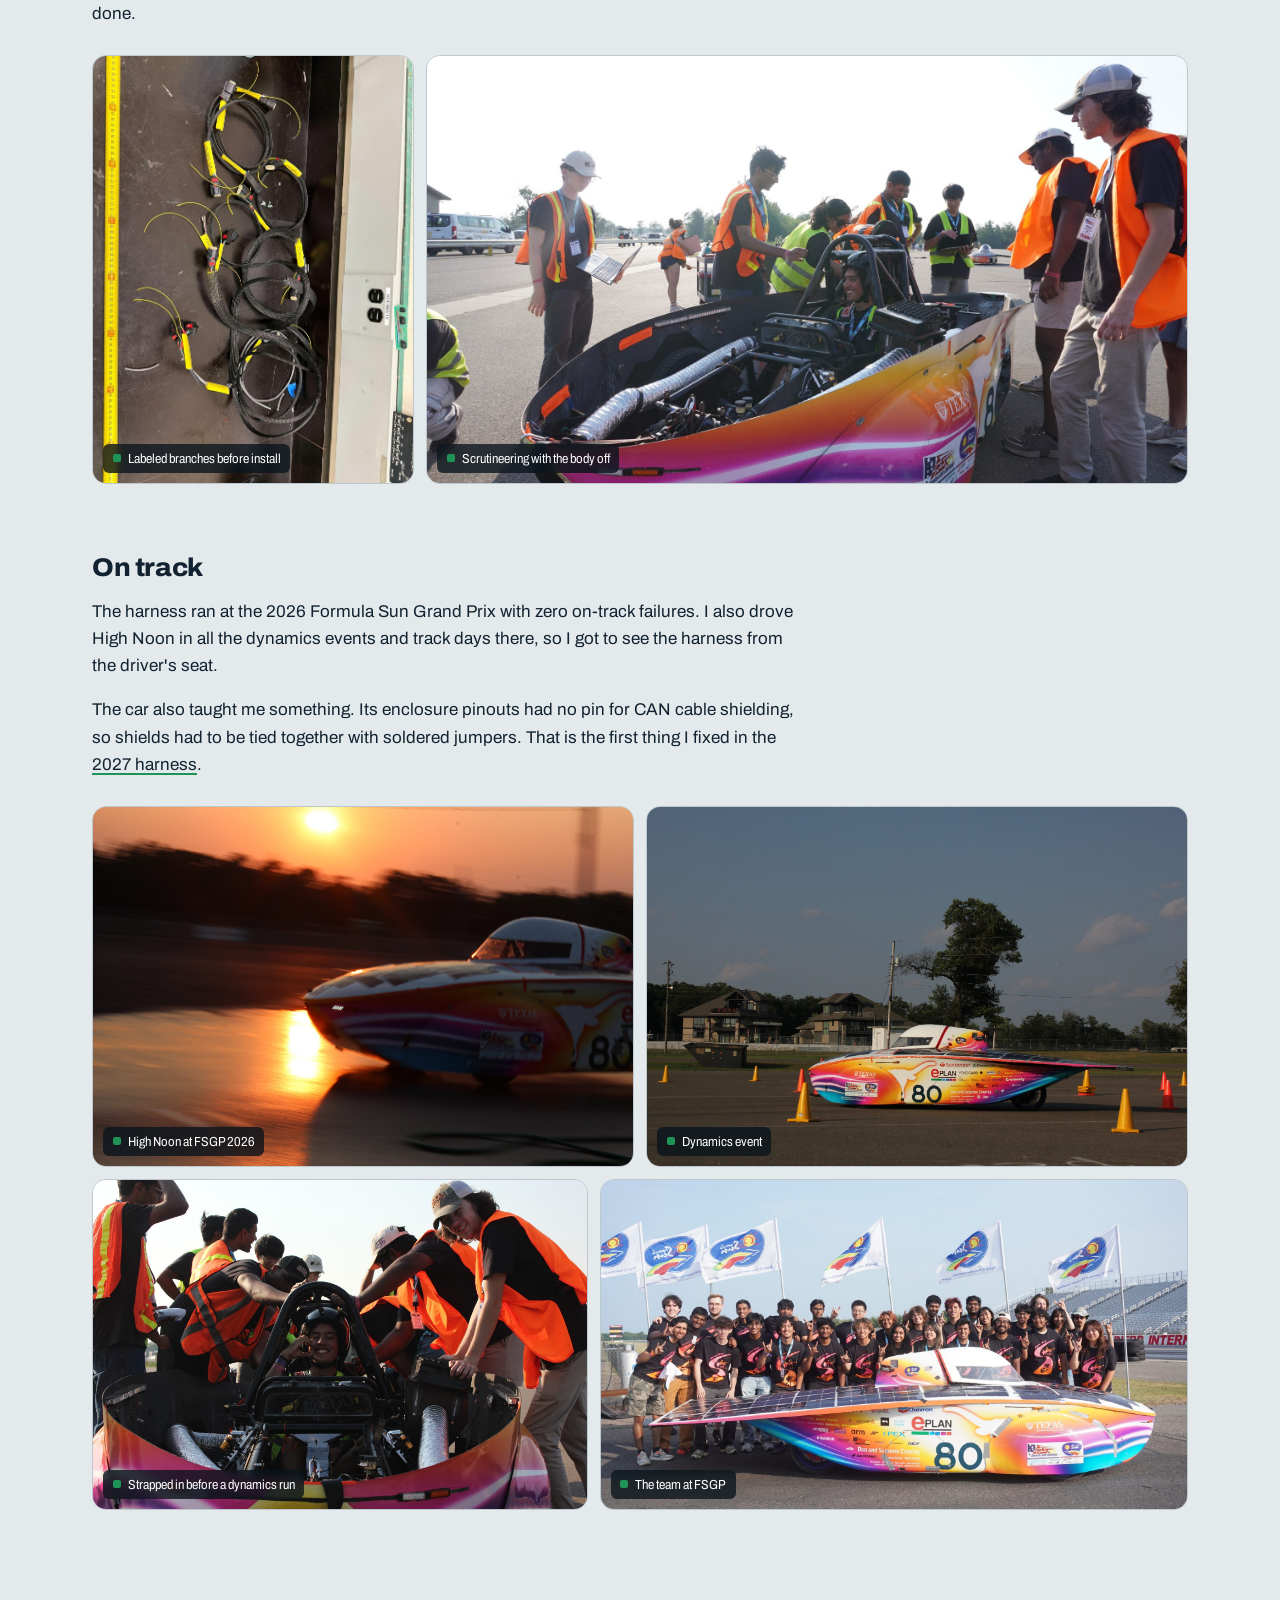
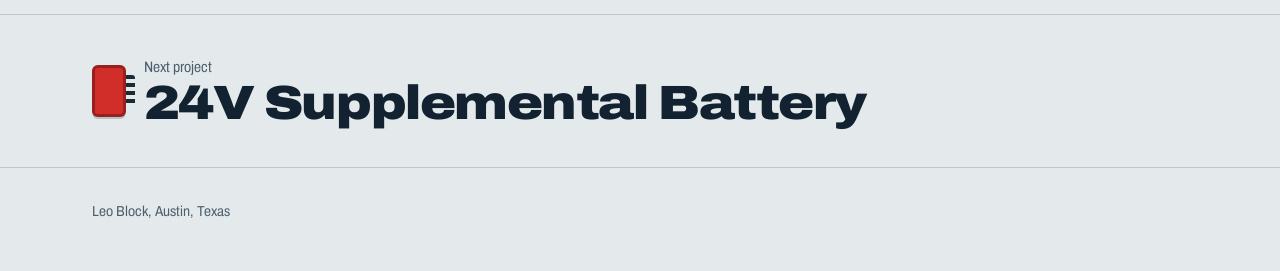
==== commit 430fc5bb: "Bring project previews back to the home page; interleave photos in project pages The home page shows" ====
--- a/data-acquisition-harness/index.html
+++ b/data-acquisition-harness/index.html
@@ -35,27 +35,10 @@
       <div><b>65 ft</b><span>of cable routed through vehicle CAD</span></div>
       <div><b>2%</b><span>failure rate across 124 joints</span></div>
     </div>
-    <div class="gal"><div class="grow"><figure class="ph" style="--r:1.991"><button type="button" class="zoom" aria-label="Enlarge: Hand-built data acquisition harness with labeled connectors on a lab bench"><img src="../assets/img/data-acquisition-harness-1.jpg" alt="Hand-built data acquisition harness with labeled connectors on a lab bench" loading="lazy"></button><figcaption>Finished harness on the bench</figcaption></figure><figure class="ph" style="--r:1.381"><button type="button" class="zoom" aria-label="Enlarge: Harness routing shown in the vehicle CAD model"><img src="../assets/img/data-acquisition-harness-2.jpg" alt="Harness routing shown in the vehicle CAD model" loading="lazy"></button><figcaption>Routed through full vehicle CAD</figcaption></figure></div><div class="grow"><figure class="ph" style="--r:0.854"><button type="button" class="zoom" aria-label="Enlarge: Hand sketch of the bottom telemetry CAN layout"><img src="../assets/img/data-acquisition-harness-3.jpg" alt="Hand sketch of the bottom telemetry CAN layout" loading="lazy"></button><figcaption>Bottom telemetry CAN sketch</figcaption></figure><figure class="ph light" style="--r:2.193"><button type="button" class="zoom" aria-label="Enlarge: EPlan connector pinout for the TelCAN output"><img src="../assets/img/data-acquisition-harness-4.jpg" alt="EPlan connector pinout for the TelCAN output" loading="lazy"></button><figcaption>EPlan connector pinout</figcaption></figure></div><div class="grow"><figure class="ph" style="--r:1.5"><button type="button" class="zoom" aria-label="Enlarge: High Noon driving at sunset at the Formula Sun Grand Prix"><img src="../assets/img/data-acquisition-harness-6.jpg" alt="High Noon driving at sunset at the Formula Sun Grand Prix" loading="lazy"></button><figcaption>High Noon at FSGP 2026</figcaption></figure><figure class="ph" style="--r:0.75"><button type="button" class="zoom" aria-label="Enlarge: Harness branches laid out on a table with yellow labels"><img src="../assets/img/data-acquisition-harness-5.jpg" alt="Harness branches laid out on a table with yellow labels" loading="lazy"></button><figcaption>Labeled branches before install</figcaption></figure></div><div class="grow"><figure class="ph" style="--r:1.5"><button type="button" class="zoom" aria-label="Enlarge: Leo in the cockpit of High Noon with the dash enclosure and wiring visible"><img src="../assets/img/data-acquisition-harness-7.jpg" alt="Leo in the cockpit of High Noon with the dash enclosure and wiring visible" loading="lazy"></button><figcaption>Strapped in before a dynamics run</figcaption></figure><figure class="ph" style="--r:1.5"><button type="button" class="zoom" aria-label="Enlarge: High Noon on the dynamics course between cones"><img src="../assets/img/data-acquisition-harness-8.jpg" alt="High Noon on the dynamics course between cones" loading="lazy"></button><figcaption>Dynamics event</figcaption></figure></div><div class="grow"><figure class="ph" style="--r:1.782"><button type="button" class="zoom" aria-label="Enlarge: Team around High Noon with the body open during scrutineering"><img src="../assets/img/data-acquisition-harness-9.jpg" alt="Team around High Noon with the body open during scrutineering" loading="lazy"></button><figcaption>Scrutineering with the body off</figcaption></figure><figure class="ph" style="--r:1.782"><button type="button" class="zoom" aria-label="Enlarge: Longhorn Racing Solar team photo with High Noon at the track"><img src="../assets/img/data-acquisition-harness-10.jpg" alt="Longhorn Racing Solar team photo with High Noon at the track" loading="lazy"></button><figcaption>The team at FSGP</figcaption></figure></div></div>
-    <div class="body">
-      <div>
-        <h3>What it is</h3>
-        <p>The data acquisition harness connects 14 telemetry PCBs across 65 feet of sheathed cable on High Noon, the team's 2026 car. It carries the CAN bus and power that let the car report what every sensor is seeing, so if it fails, the team is driving blind.</p>
-        <h3>Planning in CAD first</h3>
-        <p>I routed every branch through the full vehicle CAD in EPLAN, so each length came from the real car instead of a tape measure and a guess. That let me cut every wire to its final length on the bench, before the harness ever went near the chassis.</p>
-        <p>I produced 17 pages of schematics, pinouts, and manufacturing documentation. The goal was that anyone on the team could pick up a page and build or repair a branch without asking me.</p>
-        <h3>Building it</h3>
-        <p>I led the build with teammates who were newer to harness work and taught crimping, soldering, and heat shrink technique as we went. Everything was terminated by hand, and every branch got a label so it could be traced once it was buried in the car.</p>
-        <p>Before installation I inspected all 124 connector joints and continuity-tested every circuit. The build came in with a 2% defect rate, and every one of those was caught and fixed on the bench instead of in the car.</p>
-        <h3>On track</h3>
-        <p>The harness ran at the 2026 Formula Sun Grand Prix with zero on-track failures. I also drove High Noon in all the dynamics events and track days there, so I got to see the harness from the driver's seat.</p>
-        <p>The car also taught me something. Its enclosure pinouts had no pin for CAN cable shielding, so shields had to be tied together with soldered jumpers. That is the first thing I fixed in the <a href="../vehicle-harness-2027/">2027 harness</a>.</p>
-        <div class="links">
-          <a class="more" href="https://lhrsolar.org/Harness-Docs/Vehicles/NextGen/NonCritical%20Harness/NextGen_NonCritical%20Harness_model.html" target="_blank" rel="noopener">Explore the 3D harness model &#8599;</a>
-          <a class="more" href="https://lhrsolar.org/Harness-Docs/Vehicles/NextGen/NonCritical%20Harness/NextGen_NonCritical%20Harness_guide.pdf" target="_blank" rel="noopener">View the schematics (PDF) &#8599;</a>
-        </div>
-      </div>
-      <div>
-        <figure class="fig">
+  </div>
+  <div class="wrap">
+    <div class="gal"><div class="grow"><figure class="ph" style="--r:1.991"><button type="button" class="zoom" aria-label="Enlarge: Hand-built data acquisition harness with labeled connectors on a lab bench"><img src="../assets/img/data-acquisition-harness-1.jpg" alt="Hand-built data acquisition harness with labeled connectors on a lab bench" loading="lazy"></button><figcaption>Finished harness on the bench</figcaption></figure></div></div>
+    <div class="glance"><figure class="fig">
           <svg viewBox="0 0 320 120" role="img" aria-label="One harness trunk with fourteen branches to circuit boards">
             <path class="route" stroke-width="7" d="M10,60 H310"/>
             <g class="route" stroke-width="2.5">
@@ -67,14 +50,22 @@
             </g>
           </svg>
           <figcaption><span>One trunk, 14 board drops</span><span>Not to scale</span></figcaption>
-        </figure>
-        <dl class="specs">
+        </figure><div><dl class="specs">
           <dt>Documentation</dt><dd>17 pages</dd>
           <dt>Build</dt><dd>Crimp, solder, heat shrink</dd>
           <dt>Tools</dt><dd>EPLAN Harness proD</dd>
-        </dl>
-      </div>
-    </div>
+        </dl><div class="glinks"><div class="links">
+          <a class="more" href="https://lhrsolar.org/Harness-Docs/Vehicles/NextGen/NonCritical%20Harness/NextGen_NonCritical%20Harness_model.html" target="_blank" rel="noopener">Explore the 3D harness model &#8599;</a>
+          <a class="more" href="https://lhrsolar.org/Harness-Docs/Vehicles/NextGen/NonCritical%20Harness/NextGen_NonCritical%20Harness_guide.pdf" target="_blank" rel="noopener">View the schematics (PDF) &#8599;</a>
+        </div></div></div></div>
+    <section class="sec"><div class="prose"><h3>What it is</h3><p>The data acquisition harness connects 14 telemetry PCBs across 65 feet of sheathed cable on High Noon, the team's 2026 car. It carries the CAN bus and power that let the car report what every sensor is seeing, so if it fails, the team is driving blind.</p></div></section>
+<section class="sec"><div class="prose"><h3>Planning in CAD first</h3><p>I routed every branch through the full vehicle CAD in EPLAN, so each length came from the real car instead of a tape measure and a guess. That let me cut every wire to its final length on the bench, before the harness ever went near the chassis.</p><p>I produced 17 pages of schematics, pinouts, and manufacturing documentation. The goal was that anyone on the team could pick up a page and build or repair a branch without asking me.</p></div>
+<div class="gal"><div class="grow"><figure class="ph" style="--r:1.381"><button type="button" class="zoom" aria-label="Enlarge: Harness routing shown in the vehicle CAD model"><img src="../assets/img/data-acquisition-harness-2.jpg" alt="Harness routing shown in the vehicle CAD model" loading="lazy"></button><figcaption>Routed through full vehicle CAD</figcaption></figure><figure class="ph" style="--r:0.854"><button type="button" class="zoom" aria-label="Enlarge: Hand sketch of the bottom telemetry CAN layout"><img src="../assets/img/data-acquisition-harness-3.jpg" alt="Hand sketch of the bottom telemetry CAN layout" loading="lazy"></button><figcaption>Bottom telemetry CAN sketch</figcaption></figure></div></div>
+<div class="gal"><div class="grow"><figure class="ph light" style="--r:2.193"><button type="button" class="zoom" aria-label="Enlarge: EPlan connector pinout for the TelCAN output"><img src="../assets/img/data-acquisition-harness-4.jpg" alt="EPlan connector pinout for the TelCAN output" loading="lazy"></button><figcaption>EPlan connector pinout</figcaption></figure></div></div></section>
+<section class="sec"><div class="prose"><h3>Building it</h3><p>I led the build with teammates who were newer to harness work and taught crimping, soldering, and heat shrink technique as we went. Everything was terminated by hand, and every branch got a label so it could be traced once it was buried in the car.</p><p>Before installation I inspected all 124 connector joints and continuity-tested every circuit. The build came in with a 2% defect rate, and every one of those was caught and fixed on the bench instead of in the car.</p><p>Because it was hand-built, the quality came from process: one crimp tool per terminal family, a pull test on every crimp, and a continuity check on every circuit before a branch was called done.</p></div>
+<div class="gal"><div class="grow"><figure class="ph" style="--r:0.75"><button type="button" class="zoom" aria-label="Enlarge: Harness branches laid out on a table with yellow labels"><img src="../assets/img/data-acquisition-harness-5.jpg" alt="Harness branches laid out on a table with yellow labels" loading="lazy"></button><figcaption>Labeled branches before install</figcaption></figure><figure class="ph" style="--r:1.782"><button type="button" class="zoom" aria-label="Enlarge: Team around High Noon with the body open during scrutineering"><img src="../assets/img/data-acquisition-harness-9.jpg" alt="Team around High Noon with the body open during scrutineering" loading="lazy"></button><figcaption>Scrutineering with the body off</figcaption></figure></div></div></section>
+<section class="sec"><div class="prose"><h3>On track</h3><p>The harness ran at the 2026 Formula Sun Grand Prix with zero on-track failures. I also drove High Noon in all the dynamics events and track days there, so I got to see the harness from the driver's seat.</p><p>The car also taught me something. Its enclosure pinouts had no pin for CAN cable shielding, so shields had to be tied together with soldered jumpers. That is the first thing I fixed in the <a href="../vehicle-harness-2027/">2027 harness</a>.</p></div>
+<div class="gal"><div class="grow"><figure class="ph" style="--r:1.5"><button type="button" class="zoom" aria-label="Enlarge: High Noon driving at sunset at the Formula Sun Grand Prix"><img src="../assets/img/data-acquisition-harness-6.jpg" alt="High Noon driving at sunset at the Formula Sun Grand Prix" loading="lazy"></button><figcaption>High Noon at FSGP 2026</figcaption></figure><figure class="ph" style="--r:1.5"><button type="button" class="zoom" aria-label="Enlarge: High Noon on the dynamics course between cones"><img src="../assets/img/data-acquisition-harness-8.jpg" alt="High Noon on the dynamics course between cones" loading="lazy"></button><figcaption>Dynamics event</figcaption></figure></div><div class="grow"><figure class="ph" style="--r:1.5"><button type="button" class="zoom" aria-label="Enlarge: Leo in the cockpit of High Noon with the dash enclosure and wiring visible"><img src="../assets/img/data-acquisition-harness-7.jpg" alt="Leo in the cockpit of High Noon with the dash enclosure and wiring visible" loading="lazy"></button><figcaption>Strapped in before a dynamics run</figcaption></figure><figure class="ph" style="--r:1.782"><button type="button" class="zoom" aria-label="Enlarge: Longhorn Racing Solar team photo with High Noon at the track"><img src="../assets/img/data-acquisition-harness-10.jpg" alt="Longhorn Racing Solar team photo with High Noon at the track" loading="lazy"></button><figcaption>The team at FSGP</figcaption></figure></div></div></section>
   </div>
 </article>
 
--- a/assets/site.css
+++ b/assets/site.css
@@ -250,3 +250,28 @@
 .mx td{padding:.3rem .75rem .3rem 0;border-bottom:1px solid var(--rule)}
 .mx td:last-child{font-weight:800;font-variant-numeric:tabular-nums}
 .mx tr:nth-child(2) td{color:var(--c)}
+
+/* interleaved project pages */
+.prose{max-width:44rem}
+.prose p{margin:0 0 1.05rem}
+.prose h3{margin:0 0 .55rem;font-weight:800;font-size:clamp(1.3rem,2.4vw,1.6rem);font-stretch:105%;letter-spacing:-.015em}
+.prose p a{text-decoration-color:var(--c);text-decoration-thickness:2px;text-underline-offset:3px}
+.prose .mx{margin-top:.25rem}
+.sec{margin-top:clamp(2.75rem,6vw,4rem)}
+.sec > .gal,.sec > .figrow{margin:clamp(1.25rem,3vw,1.75rem) 0}
+.sec > .gal:last-child,.sec > .figrow:last-child{margin-bottom:0}
+.sec > .prose + .prose{margin-top:0}
+.figrow{display:grid;grid-template-columns:repeat(auto-fit,minmax(min(100%,20rem),1fr));gap:12px}
+.glance{display:grid;grid-template-columns:minmax(0,1.1fr) minmax(0,1fr);gap:clamp(1.5rem,4vw,3rem);margin-top:clamp(1.75rem,4vw,2.75rem);align-items:start}
+.glance .specs{margin-top:0}
+.glance .pin{margin-top:0;margin-bottom:1.25rem}
+.glinks{margin-top:.5rem}
+.pin.bb td:nth-child(odd){width:3rem}
+@media (max-width:820px){.glance{grid-template-columns:minmax(0,1fr)}}
+/* home project sections */
+.h2link{text-decoration:none}
+.h2link:hover{color:var(--c)}
+.more.read{margin-top:.5rem}
+.sec > .gal:not(:has(.grow:nth-child(2))):has(.grow > .ph:only-child){max-width:44rem}
+.sec > .figrow:has(> .fig:only-child){max-width:30rem}
+.sec > .figrow:has(> .fig:only-child) .fig{max-width:100%}
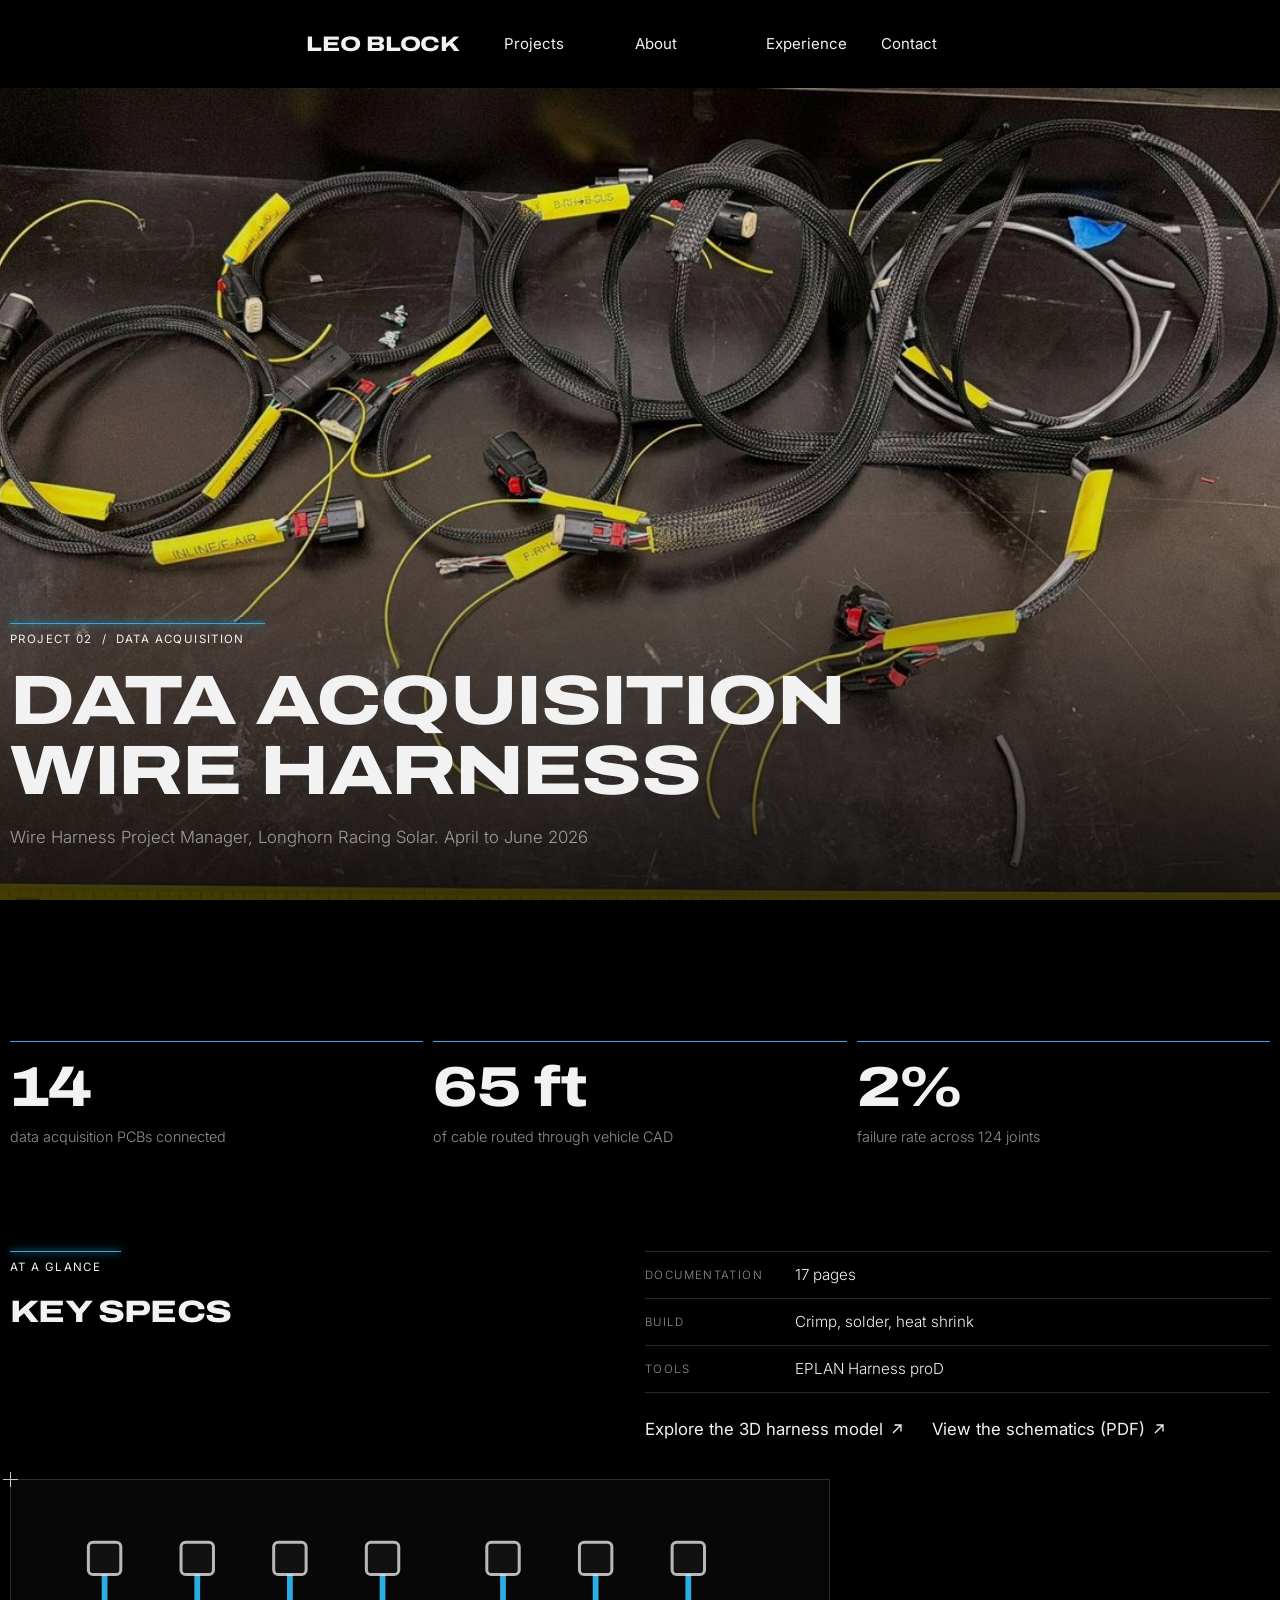
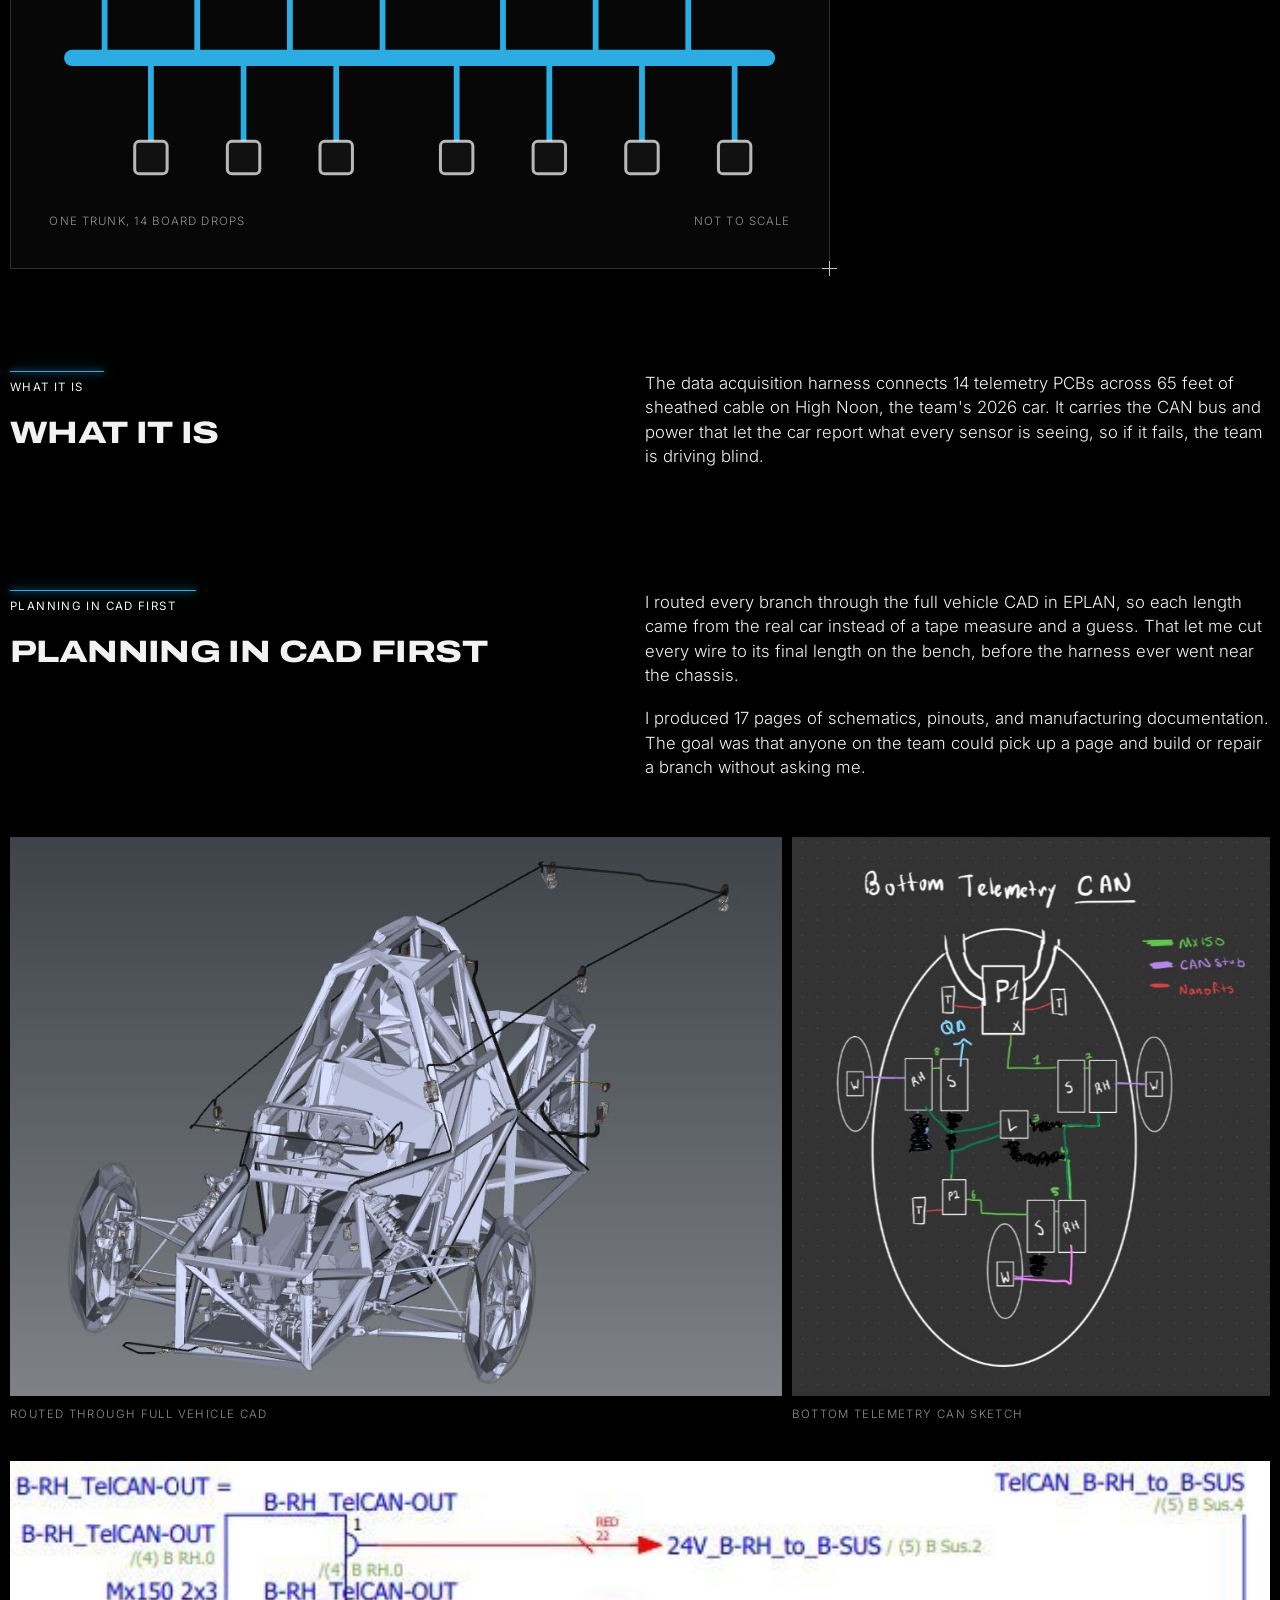
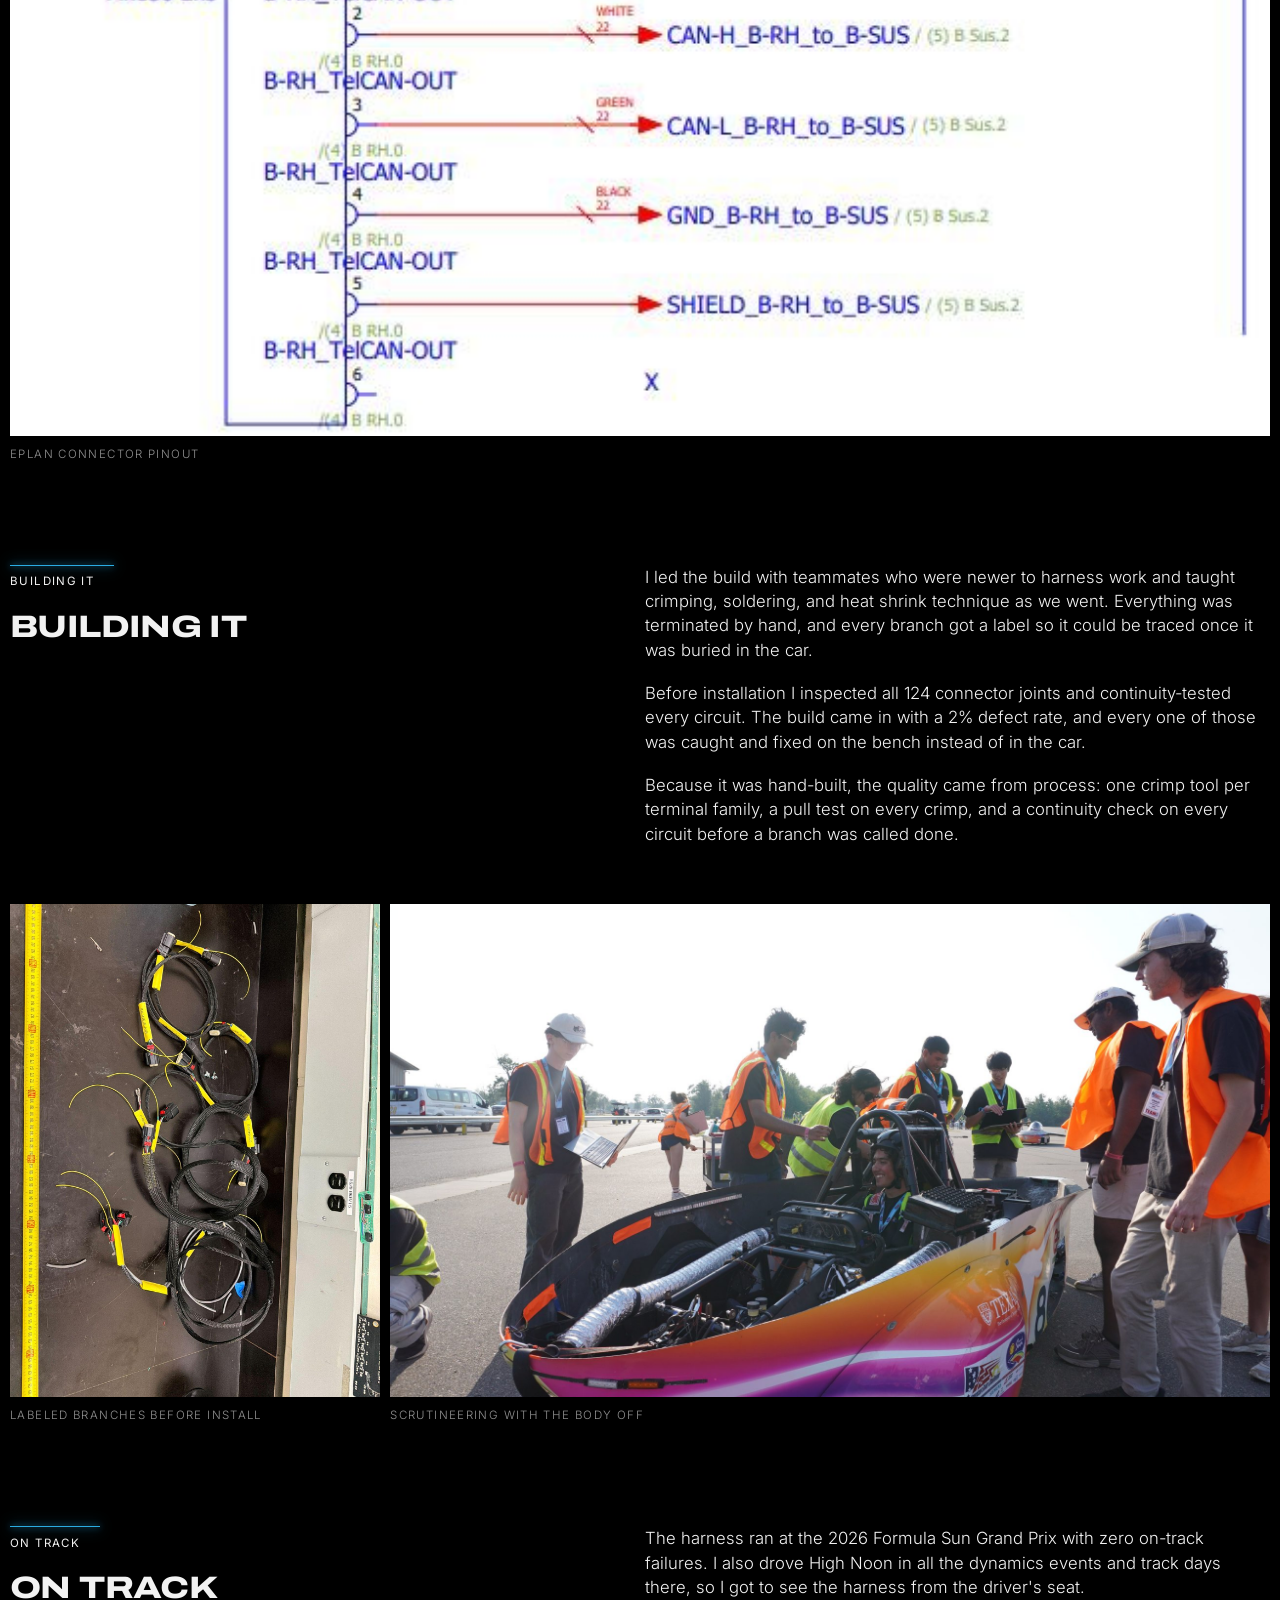
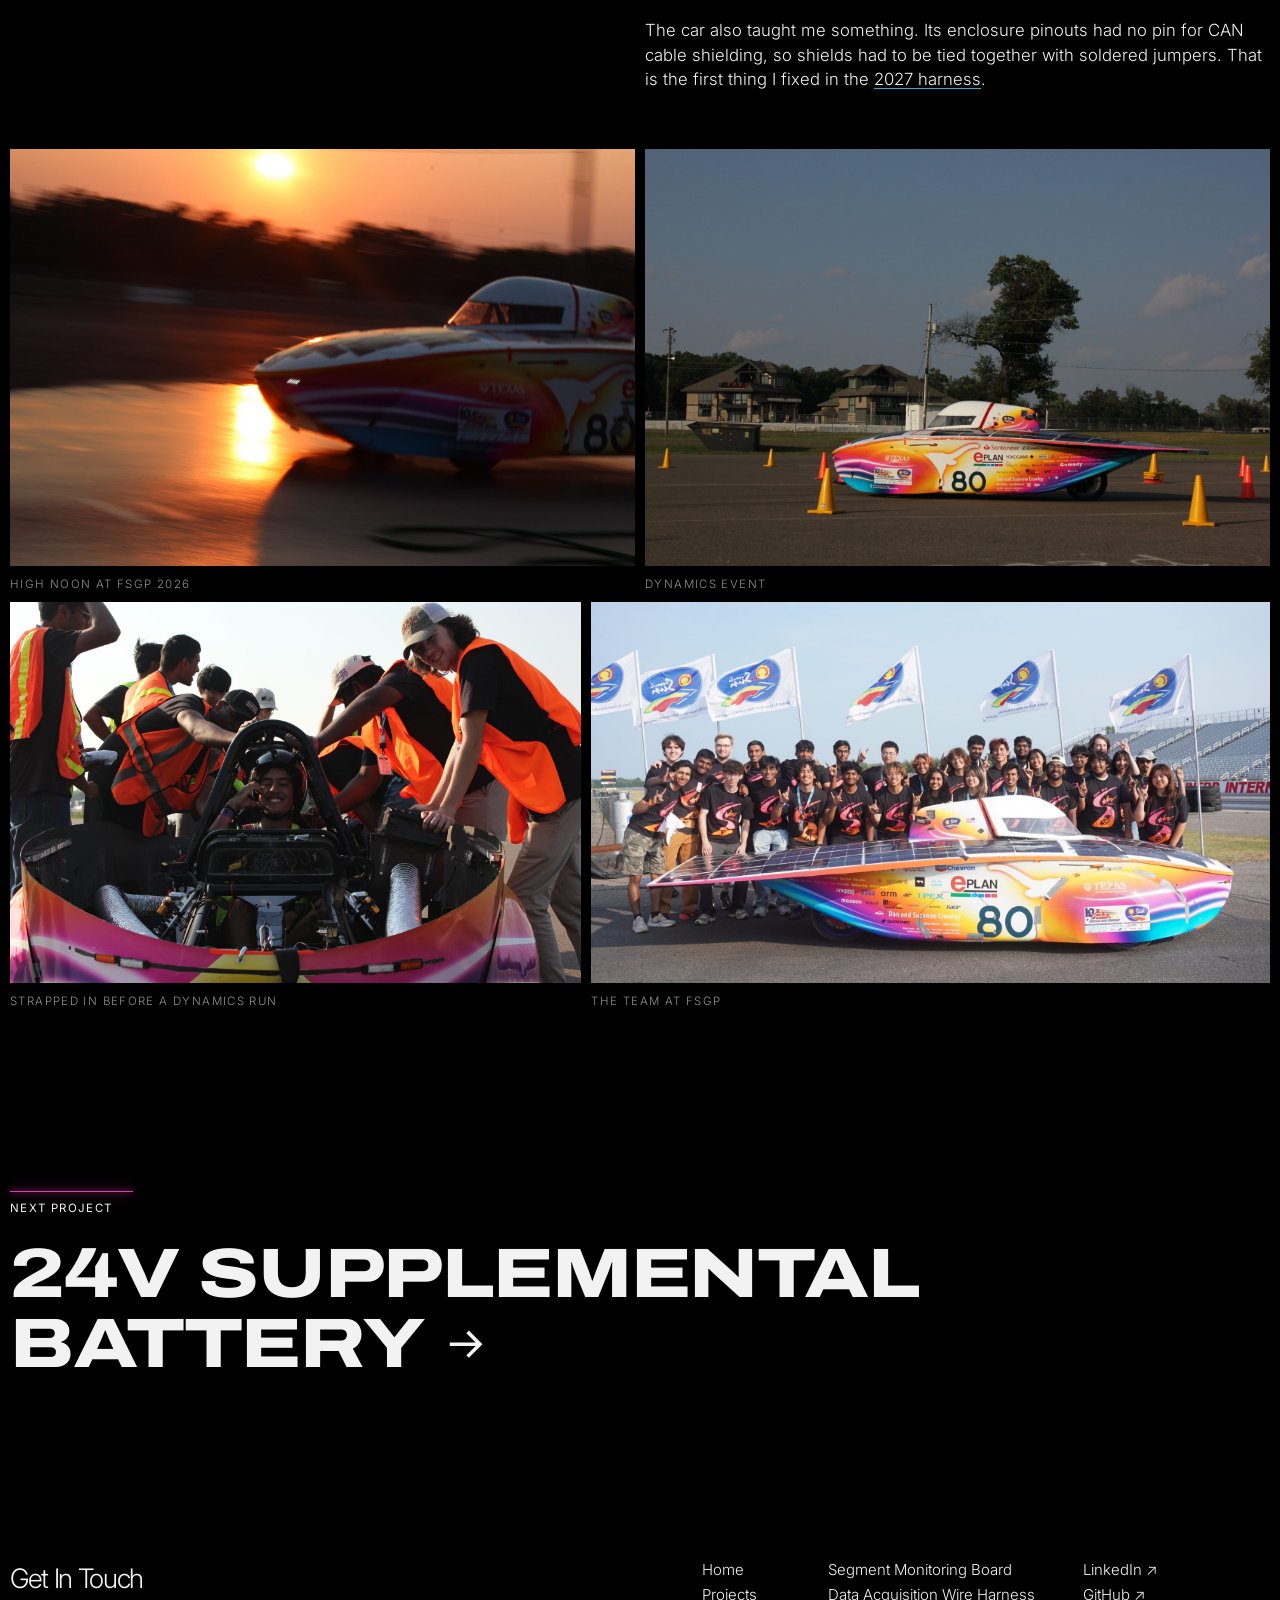
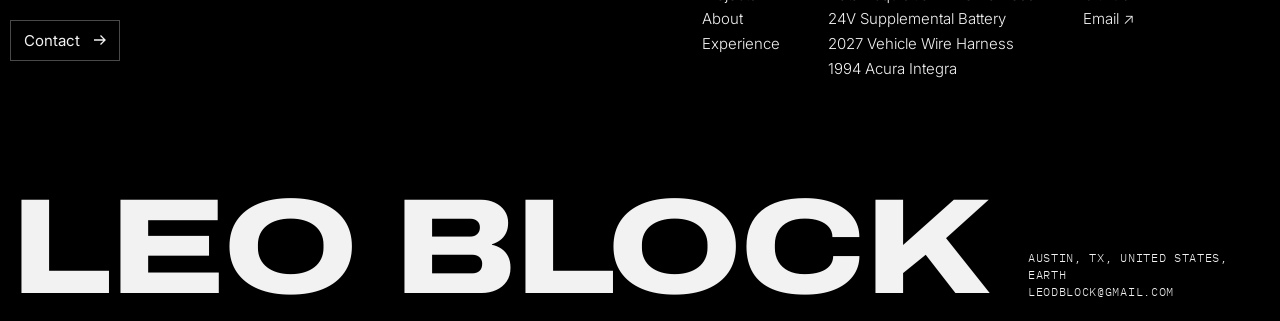
==== commit 1f6e86d2: "Redesign the site in a dark, wide-type style with a dropdown nav and project accordion Black theme, " ====
--- a/data-acquisition-harness/index.html
+++ b/data-acquisition-harness/index.html
@@ -4,78 +4,74 @@
 <meta charset="utf-8">
 <meta name="viewport" content="width=device-width, initial-scale=1, viewport-fit=cover">
 <title>Data Acquisition Wire Harness | Leo Block</title>
-<meta name="description" content="A 65 ft harness connecting 14 data acquisition boards on Longhorn Racing Solar&#x27;s car.">
+<meta name="description" content="This harness connects 14 telemetry boards across 65 feet of cable on High Noon. I routed every branch through the full vehicle CAD in EPLAN, so every wire ">
+<meta name="theme-color" content="#000000">
 <link rel="preconnect" href="https://fonts.googleapis.com">
 <link rel="preconnect" href="https://fonts.gstatic.com" crossorigin>
-<link href="https://fonts.googleapis.com/css2?family=Archivo:wdth,wght@62..125,300..900&display=swap" rel="stylesheet">
+<link href="https://fonts.googleapis.com/css2?family=Archivo:wdth,wght@62..125,700..900&family=IBM+Plex+Mono:wght@400&family=Inter:wght@300;400;500&display=swap" rel="stylesheet">
 <link rel="stylesheet" href="../assets/site.css">
 </head>
-<body class="page">
+<body>
+<header class="hdr">
+  <div class="pillwrap"><nav class="pill" aria-label="Main"><a class="wm" href="../">Leo Block</a><div class="navcol"><a href="../#projects">Projects</a><ul><li><a href="../smb/">SMB</a></li><li><a href="../data-acquisition-harness/">DAQ Harness</a></li><li><a href="../supplemental-battery/">24V Battery</a></li><li><a href="../vehicle-harness-2027/">2027 Harness</a></li><li><a href="../integra/">Acura Integra</a></li></ul></div><div class="navcol"><a href="../#about">About</a><ul><li><a href="../#about">Solar car team</a></li><li><a href="../data-acquisition-harness/#on-track">FSGP 2026</a></li></ul></div><div class="navcol"><a href="../#experience">Experience</a><ul><li><a href="../#experience">Roles</a></li><li><a href="../#skills">Skills</a></li></ul></div><div class="navcol"><a href="../#contact">Contact</a><ul><li><a href="mailto:leodblock@gmail.com">Email</a></li><li><a href="https://www.linkedin.com/in/leo-block" target="_blank" rel="noopener">LinkedIn</a></li><li><a href="https://github.com/leoblock927" target="_blank" rel="noopener">GitHub</a></li></ul></div></nav></div>
+  <div class="mbar"><a class="wm" href="../">Leo Block</a><button class="plusbtn" type="button" aria-label="Menu" aria-expanded="false" aria-controls="mmenu"><svg viewBox="0 0 33 33" fill="none" aria-hidden="true"><path d="M0.5 16.5h32M16.5 0.5v32" stroke="currentColor" stroke-width="1.4"/></svg></button></div>
+  <nav class="mmenu" id="mmenu" aria-label="Main"><div class="grp"><a href="../#projects">Projects</a><ul><li><a href="../smb/">SMB</a></li><li><a href="../data-acquisition-harness/">DAQ Harness</a></li><li><a href="../supplemental-battery/">24V Battery</a></li><li><a href="../vehicle-harness-2027/">2027 Harness</a></li><li><a href="../integra/">Acura Integra</a></li></ul></div><div class="grp"><a href="../#about">About</a><ul><li><a href="../#about">Solar car team</a></li><li><a href="../data-acquisition-harness/#on-track">FSGP 2026</a></li></ul></div><div class="grp"><a href="../#experience">Experience</a><ul><li><a href="../#experience">Roles</a></li><li><a href="../#skills">Skills</a></li></ul></div><div class="grp"><a href="../#contact">Contact</a><ul><li><a href="mailto:leodblock@gmail.com">Email</a></li><li><a href="https://www.linkedin.com/in/leo-block" target="_blank" rel="noopener">LinkedIn</a></li><li><a href="https://github.com/leoblock927" target="_blank" rel="noopener">GitHub</a></li></ul></div></nav>
+</header>
+<main style="--c:var(--blue)">
+<section class="hero">
+  <div class="media"><img src="../assets/img/data-acquisition-harness-1.jpg" alt="" fetchpriority="high"></div>
+  <div class="inner">
+    <div class="lbl " style="--a:var(--blue)"><i></i><span>Project 02 &nbsp;/&nbsp; Data acquisition</span></div>
+    <h1 class="h1">Data Acquisition Wire Harness</h1>
+    <p class="sub">Wire Harness Project Manager, Longhorn Racing Solar. April to June 2026</p>
+  </div>
+</section>
 
-<header class="bar">
-  <div class="wrap">
-    <a class="mark" href="../"><i aria-hidden="true"></i>Leo Block</a>
-    <nav aria-label="Sections">
-      <a href="../#projects">Projects</a>
-      <a href="../#experience">Experience</a>
-      <a href="../#contact">Contact</a>
-    </nav>
-  </div>
-</header>
-
-<main id="top">
-<div class="wrap"><a class="crumb" href="../#projects">&larr; All projects</a></div>
-<article class="proj" style="--c:var(--can)">
-  <div class="wrap">
-    <div class="proj-wire"><span class="plug"></span><span class="tag">W2 &nbsp;Data acquisition</span></div>
-    <h2>Data Acquisition Wire Harness</h2>
-    <p class="role">Wire Harness Project Manager, Longhorn Racing Solar. April to June 2026</p>
-    <div class="stats">
-      <div><b>14</b><span>data acquisition PCBs connected</span></div>
-      <div><b>65 ft</b><span>of cable routed through vehicle CAD</span></div>
-      <div><b>2%</b><span>failure rate across 124 joints</span></div>
+<section class="sec" style="padding-top:clamp(56px,6vw,96px)">
+  <div class="stats"><div style="--a:var(--blue)"><b>14</b><span>data acquisition PCBs connected</span></div><div style="--a:var(--blue)"><b>65 ft</b><span>of cable routed through vehicle CAD</span></div><div style="--a:var(--blue)"><b>2%</b><span>failure rate across 124 joints</span></div></div>
+</section>
+<section class="psec">
+  <div class="head"><div class="lbl " style="--a:var(--blue)"><i></i><span>At a glance</span></div><h2 class="h3">Key specs</h2></div>
+  <div class="txt"><dl class="specs"><dt>Documentation</dt><dd>17 pages</dd><dt>Build</dt><dd>Crimp, solder, heat shrink</dd><dt>Tools</dt><dd>EPLAN Harness proD</dd></dl><div class="glinks"><a class="tlink" href="https://lhrsolar.org/Harness-Docs/Vehicles/NextGen/NonCritical%20Harness/NextGen_NonCritical%20Harness_model.html" target="_blank" rel="noopener">Explore the 3D harness model <svg viewBox="0 0 14 14" fill="none" aria-hidden="true"><path d="M3 11 11 3M4.5 3H11v6.5" stroke="currentColor" stroke-width="1.3"/></svg></a><a class="tlink" href="https://lhrsolar.org/Harness-Docs/Vehicles/NextGen/NonCritical%20Harness/NextGen_NonCritical%20Harness_guide.pdf" target="_blank" rel="noopener">View the schematics (PDF) <svg viewBox="0 0 14 14" fill="none" aria-hidden="true"><path d="M3 11 11 3M4.5 3H11v6.5" stroke="currentColor" stroke-width="1.3"/></svg></a></div></div>
+</section>
+<div class="pg"><div class="figs one"><figure class="fig">
+<svg aria-label="One harness trunk with fourteen branches to circuit boards" role="img" viewbox="0 0 320 120">
+<path class="route" d="M10,60 H310" stroke-width="7"></path>
+<g class="route" stroke-width="2.5">
+<path d="M24,60V24M44,60V96M64,60V24M84,60V96M104,60V24M124,60V96M144,60V24M176,60V96M196,60V24M216,60V96M236,60V24M256,60V96M276,60V24M296,60V96"></path>
+</g>
+<path class="fpulse" d="M10,60 H310" pathlength="1"></path>
+<g class="box">
+<rect height="14" rx="2" width="14" x="17" y="10"></rect><rect height="14" rx="2" width="14" x="37" y="96"></rect><rect height="14" rx="2" width="14" x="57" y="10"></rect><rect height="14" rx="2" width="14" x="77" y="96"></rect><rect height="14" rx="2" width="14" x="97" y="10"></rect><rect height="14" rx="2" width="14" x="117" y="96"></rect><rect height="14" rx="2" width="14" x="137" y="10"></rect><rect height="14" rx="2" width="14" x="169" y="96"></rect><rect height="14" rx="2" width="14" x="189" y="10"></rect><rect height="14" rx="2" width="14" x="209" y="96"></rect><rect height="14" rx="2" width="14" x="229" y="10"></rect><rect height="14" rx="2" width="14" x="249" y="96"></rect><rect height="14" rx="2" width="14" x="269" y="10"></rect><rect height="14" rx="2" width="14" x="289" y="96"></rect>
+</g>
+</svg>
+<figcaption><span>One trunk, 14 board drops</span><span>Not to scale</span></figcaption>
+</figure></div></div>
+<section class="psec" id="what-it-is"><div class="head"><div class="lbl " style="--a:var(--blue)"><i></i><span>What it is</span></div><h2 class="h3">What it is</h2></div><div class="txt"><p>The data acquisition harness connects 14 telemetry PCBs across 65 feet of sheathed cable on High Noon, the team's 2026 car. It carries the CAN bus and power that let the car report what every sensor is seeing, so if it fails, the team is driving blind.</p></div></section>
+<section class="psec" id="planning-in-cad-first"><div class="head"><div class="lbl " style="--a:var(--blue)"><i></i><span>Planning in CAD first</span></div><h2 class="h3">Planning in CAD first</h2></div><div class="txt"><p>I routed every branch through the full vehicle CAD in EPLAN, so each length came from the real car instead of a tape measure and a guess. That let me cut every wire to its final length on the bench, before the harness ever went near the chassis.</p><p>I produced 17 pages of schematics, pinouts, and manufacturing documentation. The goal was that anyone on the team could pick up a page and build or repair a branch without asking me.</p></div></section>
+<div class="pg"><div class="gal"><div class="grow"><figure class="ph" style="--r:1.381"><button type="button" class="zoom" aria-label="Enlarge: Harness routing shown in the vehicle CAD model"><img src="../assets/img/data-acquisition-harness-2.jpg" alt="Harness routing shown in the vehicle CAD model" loading="lazy"></button><figcaption>Routed through full vehicle CAD</figcaption></figure><figure class="ph" style="--r:0.854"><button type="button" class="zoom" aria-label="Enlarge: Hand sketch of the bottom telemetry CAN layout"><img src="../assets/img/data-acquisition-harness-3.jpg" alt="Hand sketch of the bottom telemetry CAN layout" loading="lazy"></button><figcaption>Bottom telemetry CAN sketch</figcaption></figure></div></div></div>
+<div class="pg"><div class="gal solo" style="--r:2.193"><div class="grow"><figure class="ph light" style="--r:2.193"><button type="button" class="zoom" aria-label="Enlarge: EPlan connector pinout for the TelCAN output"><img src="../assets/img/data-acquisition-harness-4.jpg" alt="EPlan connector pinout for the TelCAN output" loading="lazy"></button><figcaption>EPlan connector pinout</figcaption></figure></div></div></div>
+<section class="psec" id="building-it"><div class="head"><div class="lbl " style="--a:var(--blue)"><i></i><span>Building it</span></div><h2 class="h3">Building it</h2></div><div class="txt"><p>I led the build with teammates who were newer to harness work and taught crimping, soldering, and heat shrink technique as we went. Everything was terminated by hand, and every branch got a label so it could be traced once it was buried in the car.</p><p>Before installation I inspected all 124 connector joints and continuity-tested every circuit. The build came in with a 2% defect rate, and every one of those was caught and fixed on the bench instead of in the car.</p><p>Because it was hand-built, the quality came from process: one crimp tool per terminal family, a pull test on every crimp, and a continuity check on every circuit before a branch was called done.</p></div></section>
+<div class="pg"><div class="gal"><div class="grow"><figure class="ph" style="--r:0.75"><button type="button" class="zoom" aria-label="Enlarge: Harness branches laid out on a table with yellow labels"><img src="../assets/img/data-acquisition-harness-5.jpg" alt="Harness branches laid out on a table with yellow labels" loading="lazy"></button><figcaption>Labeled branches before install</figcaption></figure><figure class="ph" style="--r:1.782"><button type="button" class="zoom" aria-label="Enlarge: Team around High Noon with the body open during scrutineering"><img src="../assets/img/data-acquisition-harness-9.jpg" alt="Team around High Noon with the body open during scrutineering" loading="lazy"></button><figcaption>Scrutineering with the body off</figcaption></figure></div></div></div>
+<section class="psec" id="on-track"><div class="head"><div class="lbl " style="--a:var(--blue)"><i></i><span>On track</span></div><h2 class="h3">On track</h2></div><div class="txt"><p>The harness ran at the 2026 Formula Sun Grand Prix with zero on-track failures. I also drove High Noon in all the dynamics events and track days there, so I got to see the harness from the driver's seat.</p><p>The car also taught me something. Its enclosure pinouts had no pin for CAN cable shielding, so shields had to be tied together with soldered jumpers. That is the first thing I fixed in the <a href="../vehicle-harness-2027/">2027 harness</a>.</p></div></section>
+<div class="pg"><div class="gal"><div class="grow"><figure class="ph" style="--r:1.5"><button type="button" class="zoom" aria-label="Enlarge: High Noon driving at sunset at the Formula Sun Grand Prix"><img src="../assets/img/data-acquisition-harness-6.jpg" alt="High Noon driving at sunset at the Formula Sun Grand Prix" loading="lazy"></button><figcaption>High Noon at FSGP 2026</figcaption></figure><figure class="ph" style="--r:1.5"><button type="button" class="zoom" aria-label="Enlarge: High Noon on the dynamics course between cones"><img src="../assets/img/data-acquisition-harness-8.jpg" alt="High Noon on the dynamics course between cones" loading="lazy"></button><figcaption>Dynamics event</figcaption></figure></div><div class="grow"><figure class="ph" style="--r:1.5"><button type="button" class="zoom" aria-label="Enlarge: Leo in the cockpit of High Noon with the dash enclosure and wiring visible"><img src="../assets/img/data-acquisition-harness-7.jpg" alt="Leo in the cockpit of High Noon with the dash enclosure and wiring visible" loading="lazy"></button><figcaption>Strapped in before a dynamics run</figcaption></figure><figure class="ph" style="--r:1.782"><button type="button" class="zoom" aria-label="Enlarge: Longhorn Racing Solar team photo with High Noon at the track"><img src="../assets/img/data-acquisition-harness-10.jpg" alt="Longhorn Racing Solar team photo with High Noon at the track" loading="lazy"></button><figcaption>The team at FSGP</figcaption></figure></div></div></div>
+<a class="next" href="../supplemental-battery/" style="--a:var(--pink)"><div class="lbl " style="--a:var(--pink)"><i></i><span>Next project</span></div><span class="h1" style="margin-top:22px">24V Supplemental Battery <svg viewBox="0 0 14 14" fill="none" aria-hidden="true"><path d="M1 7h11M7.5 2.5 12 7l-4.5 4.5" stroke="currentColor" stroke-width="1.3"/></svg></span></a>
+</main>
+<footer class="foot" id="contact">
+  <div class="top">
+    <div><p class="git">Get In Touch</p><a class="btn" href="mailto:leodblock@gmail.com">Contact <svg viewBox="0 0 14 14" fill="none" aria-hidden="true"><path d="M1 7h11M7.5 2.5 12 7l-4.5 4.5" stroke="currentColor" stroke-width="1.3"/></svg></a></div>
+    <div class="fcols">
+      <ul><li><a href="../">Home</a></li><li><a href="../#projects">Projects</a></li><li><a href="../#about">About</a></li><li><a href="../#experience">Experience</a></li></ul>
+      <ul><li><a href="../smb/">Segment Monitoring Board</a></li><li><a href="../data-acquisition-harness/">Data Acquisition Wire Harness</a></li><li><a href="../supplemental-battery/">24V Supplemental Battery</a></li><li><a href="../vehicle-harness-2027/">2027 Vehicle Wire Harness</a></li><li><a href="../integra/">1994 Acura Integra</a></li></ul>
+      <ul><li><a href="https://www.linkedin.com/in/leo-block" target="_blank" rel="noopener">LinkedIn &#8599;</a></li><li><a href="https://github.com/leoblock927" target="_blank" rel="noopener">GitHub &#8599;</a></li><li><a href="mailto:leodblock@gmail.com">Email &#8599;</a></li></ul>
     </div>
   </div>
-  <div class="wrap">
-    <div class="gal"><div class="grow"><figure class="ph" style="--r:1.991"><button type="button" class="zoom" aria-label="Enlarge: Hand-built data acquisition harness with labeled connectors on a lab bench"><img src="../assets/img/data-acquisition-harness-1.jpg" alt="Hand-built data acquisition harness with labeled connectors on a lab bench" loading="lazy"></button><figcaption>Finished harness on the bench</figcaption></figure></div></div>
-    <div class="glance"><figure class="fig">
-          <svg viewBox="0 0 320 120" role="img" aria-label="One harness trunk with fourteen branches to circuit boards">
-            <path class="route" stroke-width="7" d="M10,60 H310"/>
-            <g class="route" stroke-width="2.5">
-              <path d="M24,60V24M44,60V96M64,60V24M84,60V96M104,60V24M124,60V96M144,60V24M176,60V96M196,60V24M216,60V96M236,60V24M256,60V96M276,60V24M296,60V96"/>
-            </g>
-            <path class="fpulse" pathLength="1" d="M10,60 H310"/>
-            <g class="box">
-              <rect x="17" y="10" width="14" height="14" rx="2"/><rect x="37" y="96" width="14" height="14" rx="2"/><rect x="57" y="10" width="14" height="14" rx="2"/><rect x="77" y="96" width="14" height="14" rx="2"/><rect x="97" y="10" width="14" height="14" rx="2"/><rect x="117" y="96" width="14" height="14" rx="2"/><rect x="137" y="10" width="14" height="14" rx="2"/><rect x="169" y="96" width="14" height="14" rx="2"/><rect x="189" y="10" width="14" height="14" rx="2"/><rect x="209" y="96" width="14" height="14" rx="2"/><rect x="229" y="10" width="14" height="14" rx="2"/><rect x="249" y="96" width="14" height="14" rx="2"/><rect x="269" y="10" width="14" height="14" rx="2"/><rect x="289" y="96" width="14" height="14" rx="2"/>
-            </g>
-          </svg>
-          <figcaption><span>One trunk, 14 board drops</span><span>Not to scale</span></figcaption>
-        </figure><div><dl class="specs">
-          <dt>Documentation</dt><dd>17 pages</dd>
-          <dt>Build</dt><dd>Crimp, solder, heat shrink</dd>
-          <dt>Tools</dt><dd>EPLAN Harness proD</dd>
-        </dl><div class="glinks"><div class="links">
-          <a class="more" href="https://lhrsolar.org/Harness-Docs/Vehicles/NextGen/NonCritical%20Harness/NextGen_NonCritical%20Harness_model.html" target="_blank" rel="noopener">Explore the 3D harness model &#8599;</a>
-          <a class="more" href="https://lhrsolar.org/Harness-Docs/Vehicles/NextGen/NonCritical%20Harness/NextGen_NonCritical%20Harness_guide.pdf" target="_blank" rel="noopener">View the schematics (PDF) &#8599;</a>
-        </div></div></div></div>
-    <section class="sec"><div class="prose"><h3>What it is</h3><p>The data acquisition harness connects 14 telemetry PCBs across 65 feet of sheathed cable on High Noon, the team's 2026 car. It carries the CAN bus and power that let the car report what every sensor is seeing, so if it fails, the team is driving blind.</p></div></section>
-<section class="sec"><div class="prose"><h3>Planning in CAD first</h3><p>I routed every branch through the full vehicle CAD in EPLAN, so each length came from the real car instead of a tape measure and a guess. That let me cut every wire to its final length on the bench, before the harness ever went near the chassis.</p><p>I produced 17 pages of schematics, pinouts, and manufacturing documentation. The goal was that anyone on the team could pick up a page and build or repair a branch without asking me.</p></div>
-<div class="gal"><div class="grow"><figure class="ph" style="--r:1.381"><button type="button" class="zoom" aria-label="Enlarge: Harness routing shown in the vehicle CAD model"><img src="../assets/img/data-acquisition-harness-2.jpg" alt="Harness routing shown in the vehicle CAD model" loading="lazy"></button><figcaption>Routed through full vehicle CAD</figcaption></figure><figure class="ph" style="--r:0.854"><button type="button" class="zoom" aria-label="Enlarge: Hand sketch of the bottom telemetry CAN layout"><img src="../assets/img/data-acquisition-harness-3.jpg" alt="Hand sketch of the bottom telemetry CAN layout" loading="lazy"></button><figcaption>Bottom telemetry CAN sketch</figcaption></figure></div></div>
-<div class="gal"><div class="grow"><figure class="ph light" style="--r:2.193"><button type="button" class="zoom" aria-label="Enlarge: EPlan connector pinout for the TelCAN output"><img src="../assets/img/data-acquisition-harness-4.jpg" alt="EPlan connector pinout for the TelCAN output" loading="lazy"></button><figcaption>EPlan connector pinout</figcaption></figure></div></div></section>
-<section class="sec"><div class="prose"><h3>Building it</h3><p>I led the build with teammates who were newer to harness work and taught crimping, soldering, and heat shrink technique as we went. Everything was terminated by hand, and every branch got a label so it could be traced once it was buried in the car.</p><p>Before installation I inspected all 124 connector joints and continuity-tested every circuit. The build came in with a 2% defect rate, and every one of those was caught and fixed on the bench instead of in the car.</p><p>Because it was hand-built, the quality came from process: one crimp tool per terminal family, a pull test on every crimp, and a continuity check on every circuit before a branch was called done.</p></div>
-<div class="gal"><div class="grow"><figure class="ph" style="--r:0.75"><button type="button" class="zoom" aria-label="Enlarge: Harness branches laid out on a table with yellow labels"><img src="../assets/img/data-acquisition-harness-5.jpg" alt="Harness branches laid out on a table with yellow labels" loading="lazy"></button><figcaption>Labeled branches before install</figcaption></figure><figure class="ph" style="--r:1.782"><button type="button" class="zoom" aria-label="Enlarge: Team around High Noon with the body open during scrutineering"><img src="../assets/img/data-acquisition-harness-9.jpg" alt="Team around High Noon with the body open during scrutineering" loading="lazy"></button><figcaption>Scrutineering with the body off</figcaption></figure></div></div></section>
-<section class="sec"><div class="prose"><h3>On track</h3><p>The harness ran at the 2026 Formula Sun Grand Prix with zero on-track failures. I also drove High Noon in all the dynamics events and track days there, so I got to see the harness from the driver's seat.</p><p>The car also taught me something. Its enclosure pinouts had no pin for CAN cable shielding, so shields had to be tied together with soldered jumpers. That is the first thing I fixed in the <a href="../vehicle-harness-2027/">2027 harness</a>.</p></div>
-<div class="gal"><div class="grow"><figure class="ph" style="--r:1.5"><button type="button" class="zoom" aria-label="Enlarge: High Noon driving at sunset at the Formula Sun Grand Prix"><img src="../assets/img/data-acquisition-harness-6.jpg" alt="High Noon driving at sunset at the Formula Sun Grand Prix" loading="lazy"></button><figcaption>High Noon at FSGP 2026</figcaption></figure><figure class="ph" style="--r:1.5"><button type="button" class="zoom" aria-label="Enlarge: High Noon on the dynamics course between cones"><img src="../assets/img/data-acquisition-harness-8.jpg" alt="High Noon on the dynamics course between cones" loading="lazy"></button><figcaption>Dynamics event</figcaption></figure></div><div class="grow"><figure class="ph" style="--r:1.5"><button type="button" class="zoom" aria-label="Enlarge: Leo in the cockpit of High Noon with the dash enclosure and wiring visible"><img src="../assets/img/data-acquisition-harness-7.jpg" alt="Leo in the cockpit of High Noon with the dash enclosure and wiring visible" loading="lazy"></button><figcaption>Strapped in before a dynamics run</figcaption></figure><figure class="ph" style="--r:1.782"><button type="button" class="zoom" aria-label="Enlarge: Longhorn Racing Solar team photo with High Noon at the track"><img src="../assets/img/data-acquisition-harness-10.jpg" alt="Longhorn Racing Solar team photo with High Noon at the track" loading="lazy"></button><figcaption>The team at FSGP</figcaption></figure></div></div></section>
+  <div class="bottom">
+    <p class="bigwm" aria-hidden="true">Leo Block</p>
+    <address>Austin, TX, United States, Earth<br><a href="mailto:leodblock@gmail.com">leodblock@gmail.com</a></address>
   </div>
-</article>
-
-<nav class="next" aria-label="Next project" style="--c:var(--batt)">
-  <div class="wrap"><a href="../supplemental-battery/"><span class="plug"></span><span><span class="lbl">Next project</span><span class="nm">24V Supplemental Battery</span></span></a></div>
-</nav>
-</main>
-
-<dialog class="lb" id="lb"><button type="button" aria-label="Close">&times;</button><img alt=""><p></p></dialog>
-<footer><div class="wrap">Leo Block, Austin, Texas</div></footer>
+</footer>
+<dialog class="lb" id="lb"><button type="button" aria-label="Close"><svg viewBox="0 0 33 33" fill="none" aria-hidden="true"><path d="M0.5 16.5h32M16.5 0.5v32" stroke="currentColor" stroke-width="1.4"/></svg></button><img alt=""><p></p></dialog>
 <script src="../assets/site.js"></script>
 </body>
 </html>
--- a/assets/site.css
+++ b/assets/site.css
@@ -1,277 +1,234 @@
 :root{
-  --board:#E4EAEC;
-  --board-2:#D6DEE1;
-  --panel:#F2F5F6;
-  --ink:#122230;
-  --ink-soft:#4C5E6C;
-  --rule:#BCC8CD;
-  --dot:#B3C1C7;
-  --peg:#F7F9FA;
-  --peg-edge:#8597A1;
-  --tape:#1D2B37;
-  --hv:#E8670E; --can:#1F9255; --batt:#D12E2A; --sig:#7A4BC9; --auto:#2C68C4;
-  --sheen:rgba(255,255,255,.45);
-  --pulse:#FFFFFF;
-  --font:"Archivo","Helvetica Neue",Arial,sans-serif;
+  --bg:#000;--fg:#f2f2f2;--dim:rgba(242,242,242,.6);--faint:rgba(242,242,242,.3);--line:rgba(242,242,242,.16);
+  --orange:#ff4f00;--pink:#de3cb3;--purple:#af73ff;--blue:#2bace2;--amber:#ff7a33;
+  --display:"Archivo","Arial Black",sans-serif;--sans:"Inter","Helvetica Neue",Arial,sans-serif;--mono:"IBM Plex Mono",ui-monospace,monospace;
+  --g:10px;--hh:88px;--bar:56px;--ease:cubic-bezier(.77,0,.175,1);
+  --c:var(--orange);
 }
-@media (prefers-color-scheme: dark){
-  :root:not([data-theme="light"]){
-    --board:#0F1E27; --board-2:#132632; --panel:#162C39; --ink:#E9F0F2; --ink-soft:#97ABB6;
-    --rule:#24404F; --dot:#22404F; --peg:#C9D6DC; --peg-edge:#0A161D; --tape:#3C5868;
-    --hv:#FF7A1F; --can:#2DBE70; --batt:#F0453F; --sig:#A27BF2; --auto:#4D8CF0; --sheen:rgba(255,255,255,.3);
-  }
+*,*::before,*::after{box-sizing:border-box}
+html{background:var(--bg);color:var(--fg);scroll-padding-top:var(--hh)}
+body{margin:0;font-family:var(--sans);font-weight:300;font-size:clamp(1rem,1.31vw,1.18rem);line-height:1.45;-webkit-font-smoothing:antialiased;overflow-x:hidden}
+img{display:block;max-width:100%}
+a{color:inherit}
+:focus-visible{outline:2px solid var(--orange);outline-offset:3px}
+::selection{background:var(--orange);color:#000}
+
+/* type */
+.h1,.h2,.h3,.wm{font-family:var(--display);font-stretch:125%;font-weight:800;text-transform:uppercase;margin:0}
+.h1{font-size:clamp(2.5rem,5.46vw,6rem);line-height:1;letter-spacing:-.02em}
+.h2{font-size:clamp(2rem,3.88vw,4.25rem);line-height:1;letter-spacing:-.02em}
+.h3{font-size:clamp(1.35rem,2.42vw,2.6rem);line-height:1.02;letter-spacing:-.02em}
+.p2{font-size:clamp(.92rem,1.05vw,1rem)}
+.dim{color:var(--dim)}
+.tlink{display:inline-flex;align-items:center;gap:.45rem;text-decoration:none;font-weight:400;transition:color .2s}
+.tlink:hover{color:var(--c)}
+.tlink svg{width:14px;height:14px;transition:transform .25s}
+.tlink:hover svg{transform:translateX(3px)}
+
+/* glowing section label */
+.lbl{display:inline-block;--a:var(--orange)}
+.lbl i{display:block;height:1px;background:var(--a);box-shadow:0 0 6px var(--a),0 0 14px var(--a)}
+.lbl span{display:block;margin-top:.45rem;font-size:11.5px;letter-spacing:.12em;text-transform:uppercase;font-weight:400;padding-right:20px}
+
+/* header */
+.hdr{position:sticky;top:0;z-index:50;height:var(--hh);pointer-events:none}
+.pillwrap{display:flex;justify-content:center;padding-top:16px}
+.pill{pointer-events:auto;display:flex;align-items:flex-start;gap:0;padding:0 24px;background:rgba(0,0,0,.15);backdrop-filter:blur(80px);-webkit-backdrop-filter:blur(80px);
+  clip-path:inset(0 0 calc(100% - var(--bar)) 0 round 5px);transition:clip-path .35s var(--ease),background-color .35s}
+.pill:hover,.pill:focus-within{clip-path:inset(0 0 0 0 round 5px);background:rgba(0,0,0,.55)}
+.pill .wm{height:var(--bar);display:flex;align-items:center;font-size:21px;letter-spacing:-.01em;text-decoration:none;margin-right:44px;white-space:nowrap}
+.navcol{padding:0 34px 26px 0}
+.navcol > a{height:var(--bar);display:flex;align-items:center;text-decoration:none;font-size:15px;font-weight:400;white-space:nowrap;transition:color .2s}
+.navcol ul{list-style:none;margin:0;padding:6px 0 0;display:grid;gap:9px}
+.navcol li a{text-decoration:none;font-size:15px;color:var(--dim);white-space:nowrap;transition:color .2s}
+.navcol:hover > a,.navcol li a:hover{color:var(--orange)}
+.mbar,.mmenu{display:none}
+@media (max-width:1023px){
+  :root{--hh:64px}
+  .pillwrap{display:none}
+  .hdr{pointer-events:auto}
+  .hdr::before{content:"";position:absolute;inset:0;z-index:-1;background:rgba(0,0,0,.6);backdrop-filter:blur(30px);-webkit-backdrop-filter:blur(30px)}
+  .mbar{display:flex;height:var(--hh);align-items:center;justify-content:space-between;padding:0 var(--g) 0 16px}
+  .mbar .wm{font-size:20px;text-decoration:none}
+  .plusbtn{all:unset;cursor:pointer;width:44px;height:44px;display:grid;place-items:center;color:var(--orange);filter:drop-shadow(0 0 6px var(--orange))}
+  .plusbtn svg{width:30px;height:30px;transition:transform .35s var(--ease)}
+  .menu-open .plusbtn svg{transform:rotate(135deg)}
+  .mmenu{display:block;position:fixed;inset:var(--hh) 0 0 0;background:#000;padding:24px 16px;overflow:auto;clip-path:inset(0 0 100% 0);transition:clip-path .45s var(--ease)}
+  .menu-open .mmenu{clip-path:inset(0)}
+  .mmenu .grp{border-top:1px solid var(--line);padding:18px 0}
+  .mmenu .grp > a{font-family:var(--display);font-stretch:125%;font-weight:800;text-transform:uppercase;font-size:30px;text-decoration:none;letter-spacing:-.02em}
+  .mmenu ul{list-style:none;padding:10px 0 0;margin:0;display:grid;gap:8px}
+  .mmenu li a{text-decoration:none;color:var(--dim)}
+  .menu-open{overflow:hidden}
 }
-:root[data-theme="dark"]{
-  --board:#0F1E27; --board-2:#132632; --panel:#162C39; --ink:#E9F0F2; --ink-soft:#97ABB6;
-  --rule:#24404F; --dot:#22404F; --peg:#C9D6DC; --peg-edge:#0A161D; --tape:#3C5868;
-  --hv:#FF7A1F; --can:#2DBE70; --batt:#F0453F; --sig:#A27BF2; --auto:#4D8CF0; --sheen:rgba(255,255,255,.3);
-}
-:root{box-sizing:border-box;padding-top:env(safe-area-inset-top,0px);padding-bottom:env(safe-area-inset-bottom,0px)}
-*,*::before,*::after{box-sizing:inherit}
-html{scroll-padding-top:calc(env(safe-area-inset-top,0px) + 4rem);scroll-behavior:smooth}
-@media (prefers-reduced-motion:reduce){html{scroll-behavior:auto}}
-body{margin:0;background:var(--board);color:var(--ink);font-family:var(--font);font-size:1.0625rem;line-height:1.6;-webkit-font-smoothing:antialiased;overflow-x:hidden}
-img,svg{max-width:100%}
-a{color:inherit}
-:focus-visible{outline:3px solid var(--hv);outline-offset:3px;border-radius:3px}
-.wrap{max-width:74rem;margin:0 auto;padding:0 clamp(1.25rem,4vw,2.75rem)}
-
-/* top bar */
-.bar{position:sticky;top:env(safe-area-inset-top,0px);z-index:10;background:color-mix(in srgb,var(--board) 82%,transparent);backdrop-filter:blur(10px);-webkit-backdrop-filter:blur(10px);border-bottom:1px solid var(--rule)}
-.bar .wrap{display:flex;align-items:center;justify-content:space-between;height:3.5rem;gap:1rem}
-.bar .mark{display:flex;align-items:center;gap:.6rem;text-decoration:none;font-weight:800;font-stretch:110%;font-size:1.05rem}
-.bar .mark i{display:block;width:14px;height:20px;border-radius:3px;background:linear-gradient(var(--hv) 0 25%,var(--can) 25% 50%,var(--batt) 50% 75%,var(--auto) 75%)}
-.bar nav{display:flex;gap:clamp(.9rem,3vw,2rem);font-stretch:80%;font-size:1rem}
-.bar nav a{text-decoration:none;color:var(--ink-soft)}
-.bar nav a:hover{color:var(--ink)}
 
 /* hero */
-.hero{position:relative;background-image:radial-gradient(circle,var(--dot) 1.3px,transparent 1.6px);background-size:26px 26px;background-position:13px 13px;padding-bottom:clamp(2rem,5vw,3.5rem);border-bottom:1px solid var(--rule)}
-.hero-top{padding-top:clamp(2.5rem,6vw,4.5rem)}
-@media (min-width:980px){.hero-top{display:grid;grid-template-columns:auto minmax(0,1fr);gap:4rem;align-items:end}.hero-top .lede{margin:0 0 .6rem;justify-self:end}}
-.hero h1{margin:0;font-weight:900;font-stretch:125%;font-size:clamp(3.6rem,13.5vw,10.5rem);line-height:.84;letter-spacing:-.035em}
-.hero .lede{max-width:33rem;margin:clamp(1.25rem,3vw,2rem) 0 0;font-size:clamp(1.15rem,2.1vw,1.4rem);line-height:1.45;color:var(--ink-soft)}
-.hero .lede b{color:var(--ink);font-weight:650}
-
-.loom{position:relative;margin-top:clamp(1.5rem,4vw,2.5rem)}
-.loom svg{position:absolute;inset:0;width:100%;height:100%;overflow:visible;pointer-events:none}
-.ends{list-style:none;margin:0 0 0 46%;padding:0;position:relative}
-.ends li{height:108px;display:flex;align-items:center}
-.ends a{display:flex;align-items:center;gap:1.1rem;width:100%;text-decoration:none;padding:.5rem .75rem .5rem 0;border-radius:10px;opacity:0;transform:translateX(10px);transition:opacity .5s ease,transform .5s ease,background-color .2s}
-.loom.drawn .ends a{opacity:1;transform:none}
-.loom.drawn .ends li:nth-child(1) a{transition-delay:1.05s,1.05s,0s}
-.loom.drawn .ends li:nth-child(2) a{transition-delay:1.15s,1.15s,0s}
-.loom.drawn .ends li:nth-child(3) a{transition-delay:1.25s,1.25s,0s}
-.loom.drawn .ends li:nth-child(4) a{transition-delay:1.35s,1.35s,0s}
-.loom.drawn .ends li:nth-child(5) a{transition-delay:1.45s,1.45s,0s}
-.plug{position:relative;flex:none;width:34px;height:52px;border-radius:6px;background:var(--c);box-shadow:inset 0 0 0 3px rgba(0,0,0,.28),0 2px 0 rgba(0,0,0,.18)}
-.plug::after{content:"";position:absolute;right:-9px;top:10px;bottom:10px;width:9px;border-radius:0 3px 3px 0;background:repeating-linear-gradient(var(--tape) 0 4px,transparent 4px 8px)}
-.ends .txt{display:flex;flex-direction:column;margin-left:.6rem;min-width:0}
-.ends .name{font-weight:800;font-stretch:100%;font-size:clamp(1.15rem,2.5vw,1.85rem);line-height:1.08;letter-spacing:-.01em}
-.ends .meta{color:var(--ink-soft);font-stretch:80%;font-size:clamp(.9rem,1.4vw,1rem);margin-top:.2rem}
-.ends a:hover,.ends a:focus-visible{background:color-mix(in srgb,var(--c) 12%,transparent)}
-
-.loom .grp{transition:opacity .25s}
-.loom[data-active] .grp{opacity:.22}
-.loom[data-active="0"] .g0,.loom[data-active="1"] .g1,.loom[data-active="2"] .g2,.loom[data-active="3"] .g3,.loom[data-active="4"] .g4{opacity:1}
-.loom .wire{fill:none;stroke-linecap:round;stroke-linejoin:round}
-.loom .sheen{fill:none;stroke:var(--sheen);stroke-linecap:round;stroke-width:2}
-.loom .pulse{fill:none;stroke:var(--pulse);stroke-width:4;stroke-linecap:round;stroke-dasharray:.05 1.2;stroke-dashoffset:.05;opacity:0}
-.loom[data-active="0"] .g0 .pulse,.loom[data-active="1"] .g1 .pulse,.loom[data-active="2"] .g2 .pulse,.loom[data-active="3"] .g3 .pulse,.loom[data-active="4"] .g4 .pulse{opacity:1;animation:pulse 1.1s linear infinite}
-@keyframes pulse{from{stroke-dashoffset:.05}to{stroke-dashoffset:-1.05}}
-.loom .peg{fill:var(--peg);stroke:var(--peg-edge);stroke-width:2}
-.loom .tape{fill:var(--tape)}
-.loom .wid{font:600 12px var(--font);font-stretch:75%;fill:var(--ink-soft)}
-.loom:not(.drawn) .wire,.loom:not(.drawn) .sheen{stroke-dasharray:1;stroke-dashoffset:1}
-.loom.anim .wire,.loom.anim .sheen{stroke-dasharray:1;stroke-dashoffset:1;animation:draw 1.3s cubic-bezier(.65,0,.25,1) forwards}
-.loom.anim .g1 .wire,.loom.anim .g1 .sheen{animation-delay:.08s}
-.loom.anim .g2 .wire,.loom.anim .g2 .sheen{animation-delay:.16s}
-.loom.anim .g3 .wire,.loom.anim .g3 .sheen{animation-delay:.24s}
-.loom.anim .g4 .wire,.loom.anim .g4 .sheen{animation-delay:.32s}
-.loom .fx{transition:opacity .6s .9s}
-.loom:not(.drawn) .fx{opacity:0}
-@keyframes draw{to{stroke-dashoffset:0}}
-
-.tblock{display:grid;grid-template-columns:repeat(5,auto);width:max-content;max-width:100%;margin:clamp(1.5rem,4vw,2.5rem) 0 0 auto;border:2px solid var(--ink);background:var(--panel);font-stretch:85%}
-.tblock div{padding:.45rem .9rem;border-left:1px solid var(--rule)}
-.tblock div:first-child{border-left:0}
-.tblock span{display:block;font-size:.75rem;color:var(--ink-soft)}
-.tblock b{display:block;font-weight:700;font-size:.95rem;white-space:nowrap}
-
-/* projects */
-.proj{padding:clamp(3.5rem,8vw,6rem) 0 0}
-.proj-wire{position:relative;height:12px;margin-bottom:clamp(1.75rem,4vw,2.75rem);display:flex;align-items:center}
-.proj-wire::before{content:"";position:absolute;left:30px;right:calc(-1 * max(0px,(100vw - 74rem) / 2) - 3rem);height:10px;border-radius:5px;background:linear-gradient(transparent 2px,var(--sheen) 2px 4px,transparent 4px),var(--c)}
-.proj-wire .plug{width:30px;height:44px;z-index:1}
-.proj-wire .tag{position:relative;z-index:1;margin-left:2.25rem;padding:.15rem .6rem;border-radius:4px;background:var(--board);font-stretch:75%;font-weight:600;font-size:.9rem;color:var(--ink-soft);border:1px solid var(--rule)}
-.proj h2{margin:0;font-weight:900;font-stretch:118%;font-size:clamp(2.3rem,6.5vw,4.75rem);line-height:.95;letter-spacing:-.03em;max-width:16ch}
-.proj .role{margin:.85rem 0 0;color:var(--ink-soft);font-stretch:85%;font-size:clamp(1rem,1.6vw,1.15rem)}
-.stats{display:grid;grid-template-columns:repeat(3,minmax(0,1fr));margin:clamp(1.75rem,4vw,2.75rem) 0 0;border-top:2px solid var(--ink);border-bottom:1px solid var(--rule)}
-.stats div{padding:1rem 1rem 1.1rem 0}
-.stats div + div{padding-left:1.25rem;border-left:1px solid var(--rule)}
-.stats b{display:block;font-weight:850;font-stretch:115%;font-size:clamp(2rem,5.5vw,3.6rem);line-height:1;letter-spacing:-.03em;color:var(--c);font-variant-numeric:tabular-nums}
-.stats span{display:block;margin-top:.45rem;color:var(--ink-soft);font-stretch:85%;font-size:.95rem;line-height:1.3}
-.body{display:grid;grid-template-columns:minmax(0,1.25fr) minmax(0,1fr);gap:clamp(1.75rem,5vw,4.5rem);margin-top:clamp(1.75rem,4vw,2.75rem);align-items:start}
-.body p{margin:0 0 1.05rem;max-width:37rem}
-.body p:last-child{margin-bottom:0}
-.fig{margin:0;background:var(--panel);border:1px solid var(--rule);border-radius:14px;padding:clamp(1rem,2.5vw,1.5rem);cursor:default}
+.hero{position:relative;height:calc(100svh - var(--hh));min-height:520px;overflow:hidden;background:#000}
+.hero .media{position:absolute;inset:0}
+.hero .media img{width:100%;height:100%;object-fit:cover;transform-origin:60% 50%;animation:drift 24s ease-in-out infinite alternate}
+@keyframes drift{from{transform:scale(1.02)}to{transform:scale(1.12) translate(-1.5%,1%)}}
+.hero::after{content:"";position:absolute;inset:0;background:linear-gradient(to top,rgba(0,0,0,.75) 0%,rgba(0,0,0,.15) 45%,rgba(0,0,0,.1) 100%);pointer-events:none}
+.hero .inner{position:absolute;left:0;right:0;bottom:0;z-index:1;padding:0 var(--g) clamp(28px,4vw,56px)}
+.hero h1{max-width:1060px}
+.hero .sub{margin:1.1rem 0 0;max-width:40rem;color:var(--dim)}
+.hero .lbl{margin-bottom:1.2rem}
+.hero.grad{background:linear-gradient(180deg,#000 8%,#151530 38%,#5b3d8f 60%,#c0508f 80%,#ff5a1f 100%)}
+.hero.grad::after{background:linear-gradient(to top,rgba(0,0,0,.35),transparent 40%)}
+.hero.grad .media{display:flex;align-items:center;justify-content:center;padding:6vh 4vw 26vh}
+.hero.grad .media svg{width:min(1100px,100%);height:auto}
+@media (prefers-reduced-motion:reduce){.hero .media img{animation:none}}
+
+/* sections */
+.sec{position:relative;padding:clamp(80px,10vw,160px) var(--g) 0}
+.sec .lbl{margin-bottom:24px}
+@media (min-width:1024px){.sec > .lbl.abs{position:absolute;left:var(--g);top:clamp(80px,10vw,160px)}}
+.indent{padding-left:25%}
+@media (max-width:1023px){.indent{padding-left:0}}
+.split{display:grid;grid-template-columns:1fr 1fr;gap:var(--g)}
+.split .txt{max-width:41rem}
+.split .txt p{margin:0 0 1.2rem}
+@media (max-width:820px){.split{grid-template-columns:1fr;gap:28px}}
+.bleed{margin-top:clamp(40px,5vw,72px)}
+.bleed img{width:100%;height:auto;aspect-ratio:16/8;object-fit:cover}
+
+/* accordion */
+.acc{display:grid;grid-template-columns:1fr 1fr;gap:var(--g);margin-top:var(--g)}
+.acc .stage{position:relative;aspect-ratio:4/5;max-height:88vh;overflow:hidden;background:#0a0a0a}
+.acc .stage > *{position:absolute;inset:0;width:100%;height:100%;object-fit:cover;opacity:0;transition:opacity .5s}
+.acc .stage > .on{opacity:1}
+.acc .stage .gpanel{display:flex;align-items:center;justify-content:center;padding:8%;background:linear-gradient(180deg,#000 10%,#1c1840 45%,#7a4aa8 75%,#ff5a1f 110%)}
+.acc .list{padding:0 8% 0 3%}
+.item{border-top:1px solid var(--line);--a:var(--orange)}
+.item:last-child{border-bottom:1px solid var(--line)}
+.item{position:relative}
+.item.open{border-top-color:var(--a)}
+.item.open::before{content:"";position:absolute;left:0;right:0;top:-1px;height:1px;box-shadow:0 0 6px var(--a),0 0 14px var(--a)}
+.item h3{font:inherit}
+.item button{all:unset;cursor:pointer;display:flex;width:100%;justify-content:space-between;align-items:flex-start;gap:1rem;padding:24px 0 34px}
+.item .t{font-weight:300;color:var(--faint);transition:color .25s;font-size:clamp(1.05rem,1.31vw,1.2rem)}
+.item:hover .t,.item.open .t,.item button:focus-visible .t{color:var(--fg)}
+.item .ic{flex:none;color:var(--fg);transition:color .25s,filter .25s}
+.item .ic svg{display:block;width:32px;height:32px;transition:transform .35s var(--ease)}
+.item:hover .ic,.item.open .ic,.item button:focus-visible .ic{color:var(--a);filter:drop-shadow(0 0 6px var(--a))}
+.item.open .ic svg{transform:rotate(135deg) scale(.5)}
+.item .panel{display:grid;grid-template-rows:0fr;transition:grid-template-rows .45s var(--ease)}
+.item.open .panel{grid-template-rows:1fr}
+.item .panel > div{overflow:hidden}
+.item .panel p{margin:0 0 1rem;max-width:36rem;font-size:clamp(.95rem,1.1vw,1.05rem)}
+.item .panel .tlink{margin-bottom:30px;--c:var(--a)}
+@media (max-width:820px){.acc{grid-template-columns:1fr}.acc .stage{aspect-ratio:4/3}.acc .list{padding:0}.item .ic svg{width:18px;height:18px}}
+
+/* gradient band */
+.band{position:relative;margin-top:clamp(80px,10vw,160px);height:min(78vh,760px);background:linear-gradient(180deg,#000 22%,#14142c 42%,#4b3a86 62%,#a85594 82%,#e07070 100%);overflow:hidden}
+.band svg{position:absolute;left:50%;top:44%;transform:translate(-50%,-50%);width:min(1250px,94%);height:auto;filter:drop-shadow(0 0 10px rgba(175,115,255,.45))}
+.band .cap{position:absolute;left:var(--g);bottom:var(--g);font-size:11.5px;letter-spacing:.12em;text-transform:uppercase}
+.xray .box{fill:rgba(255,255,255,.04);stroke:rgba(242,242,242,.85);stroke-width:1.3}
+.xray .route{fill:none;stroke:#fff;stroke-linecap:round}
+.xray .hot{stroke:var(--amber)}
+.xray text{font-family:var(--sans);fill:#f2f2f2;font-size:11.5px;font-weight:400}
+.xray .soft{fill:rgba(242,242,242,.6)}
+
+/* experience */
+.rows{margin-top:clamp(40px,5vw,72px);border-top:1px solid var(--line)}
+.row{display:grid;grid-template-columns:1fr 1fr 2fr;gap:var(--g);padding:26px 0 30px;border-bottom:1px solid var(--line)}
+.row .when{font-family:var(--mono);font-size:12px;letter-spacing:.06em;text-transform:uppercase;color:var(--dim);padding-top:.25rem}
+.row h3{margin:0;font-weight:400;font-size:clamp(1.05rem,1.31vw,1.2rem)}
+.row p{margin:0 0 .8rem;font-size:clamp(.95rem,1.1vw,1.05rem)}
+.row p:last-child{margin:0}
+@media (max-width:820px){.row{grid-template-columns:1fr;gap:6px}}
+.skills{display:grid;grid-template-columns:repeat(auto-fit,minmax(200px,1fr));gap:30px var(--g);margin-top:clamp(40px,5vw,64px)}
+.skills h4{margin:0 0 .8rem;font-size:11.5px;letter-spacing:.12em;text-transform:uppercase;font-weight:400;color:var(--dim)}
+.skills ul{list-style:none;margin:0;padding:0;display:grid;gap:4px;font-size:clamp(.95rem,1.1vw,1.05rem)}
+
+/* cards */
+.cards{display:grid;grid-template-columns:1fr 1fr;gap:var(--g);margin-top:clamp(40px,5vw,64px)}
+.card{text-decoration:none;display:block}
+.card .im{overflow:hidden;aspect-ratio:3/2.2;background:#0a0a0a}
+.card img{width:100%;height:100%;object-fit:cover;transition:transform .7s var(--ease)}
+.card:hover img{transform:scale(1.035)}
+.card .tlink{margin-top:14px}
+.card:hover .tlink{color:var(--orange)}
+@media (max-width:820px){.cards{grid-template-columns:1fr}}
+
+/* footer */
+.foot{margin-top:clamp(120px,14vw,220px);padding:0 var(--g) var(--g)}
+.foot .top{display:grid;grid-template-columns:1.2fr 1fr;gap:var(--g)}
+.foot .git{font-size:clamp(1.6rem,2.1vw,2rem);letter-spacing:-.05em;font-weight:300;margin:0}
+.btn{display:inline-flex;align-items:center;gap:.8rem;margin-top:22px;padding:.55rem .8rem;border:1px solid var(--faint);text-decoration:none;font-size:15px;font-weight:400;transition:border-color .2s,color .2s}
+.btn:hover{border-color:var(--orange);color:var(--orange)}
+.btn svg{width:14px;height:14px}
+.fcols{display:grid;grid-template-columns:repeat(3,auto);justify-content:start;gap:12px 48px;font-size:15px}
+.fcols ul{list-style:none;margin:0;padding:0;display:grid;gap:3px;align-content:start}
+.fcols a{text-decoration:none;transition:color .2s}
+.fcols a:hover{color:var(--orange)}
+.foot .bottom{display:grid;grid-template-columns:auto 1fr;gap:var(--g) 3vw;align-items:end;margin-top:clamp(70px,9vw,130px)}
+.bigwm{font-family:var(--display);font-stretch:125%;font-weight:800;text-transform:uppercase;font-size:clamp(3.2rem,10.6vw,13rem);line-height:.78;letter-spacing:-.025em;margin:0;white-space:nowrap}
+.foot address{font-style:normal;font-family:var(--mono);font-size:11.5px;line-height:1.5;letter-spacing:.06em;text-transform:uppercase;max-width:15rem}
+.foot address a{text-decoration:none}
+@media (max-width:820px){.foot .top,.foot .bottom{grid-template-columns:1fr}.fcols{grid-template-columns:repeat(2,auto)}}
+
+/* project pages */
+.stats{display:grid;grid-template-columns:repeat(3,1fr);gap:var(--g);margin-top:clamp(40px,5vw,64px)}
+.stats div{border-top:1px solid var(--a,var(--line));padding-top:18px}
+.stats b{display:block;font-family:var(--display);font-stretch:125%;font-weight:800;font-size:clamp(2rem,4.4vw,4.8rem);line-height:1;letter-spacing:-.03em}
+.stats span{display:block;margin-top:.7rem;color:var(--dim);font-size:clamp(.9rem,1.05vw,1rem);max-width:22rem}
+@media (max-width:640px){.stats{grid-template-columns:1fr}}
+.psec{display:grid;grid-template-columns:1fr 1fr;gap:28px var(--g);padding:clamp(70px,8vw,130px) var(--g) 0}
+.psec .head .lbl{margin-bottom:22px}
+.psec .txt{max-width:41rem}
+.psec .txt p{margin:0 0 1.2rem}
+.psec .txt p a{text-decoration-color:var(--c);text-underline-offset:3px}
+@media (max-width:820px){.psec{grid-template-columns:1fr}}
+.pg{padding:clamp(28px,3vw,44px) var(--g) 0}
+.gal{display:flex;flex-direction:column;gap:var(--g)}
+.grow{display:flex;gap:var(--g)}
+.gal.solo{max-width:min(100%,calc(78vh * var(--r)))}
+.ph{margin:0;flex:var(--r) 1 0;min-width:0}
+.ph .zoom{all:unset;display:block;width:100%;aspect-ratio:var(--r);overflow:hidden;cursor:zoom-in;background:#0b0b0b}
+.ph.light .zoom{background:#fff}
+.ph img{width:100%;height:100%;object-fit:cover;transition:transform .7s var(--ease)}
+.ph.light img{object-fit:contain}
+.ph:hover img{transform:scale(1.025)}
+.ph figcaption{margin-top:10px;font-size:11.5px;letter-spacing:.12em;text-transform:uppercase;color:var(--dim)}
+.ph .zoom:focus-visible{outline:2px solid var(--c);outline-offset:2px}
+@media (max-width:640px){.grow{flex-direction:column}}
+.figs{display:grid;grid-template-columns:repeat(auto-fit,minmax(min(100%,420px),1fr));gap:var(--g)}
+.figs.one{max-width:min(100%,820px)}
+.fig{position:relative;margin:0;padding:clamp(22px,3vw,40px);background:#070707;border:1px solid var(--line)}
+.fig::before,.fig::after{content:"";position:absolute;width:15px;height:15px;background:linear-gradient(var(--fg),var(--fg)) center/1px 100% no-repeat,linear-gradient(var(--fg),var(--fg)) center/100% 1px no-repeat;opacity:.8}
+.fig::before{top:-8px;left:-8px}
+.fig::after{bottom:-8px;right:-8px}
 .fig svg{display:block;width:100%;height:auto}
-.fig figcaption{display:flex;justify-content:space-between;gap:1rem;font-size:.85rem;color:var(--ink-soft);margin-top:.85rem;font-stretch:80%}
-.fig text{font-family:var(--font);font-stretch:75%;fill:var(--ink);font-size:13px;font-weight:600}
-.fig .soft{fill:var(--ink-soft);font-weight:500}
-.fig .box{fill:var(--board);stroke:var(--ink);stroke-width:1.5}
+.fig figcaption{display:flex;justify-content:space-between;gap:1rem;margin-top:16px;font-size:11.5px;letter-spacing:.1em;text-transform:uppercase;color:var(--dim)}
+.fig text{font-family:var(--sans);fill:var(--fg);font-size:13px;font-weight:400}
+.fig .soft{fill:var(--dim)}
+.fig .box{fill:#111;stroke:rgba(242,242,242,.75);stroke-width:1.3}
 .fig .route{fill:none;stroke:var(--c);stroke-linecap:round;stroke-linejoin:round}
-.fig .fpulse{fill:none;stroke:var(--pulse);stroke-width:3.5;stroke-linecap:round;stroke-dasharray:.04 1.2;stroke-dashoffset:.04;opacity:0}
+.fig .fpulse{fill:none;stroke:#fff;stroke-width:3.5;stroke-linecap:round;stroke-dasharray:.04 1.2;stroke-dashoffset:.04;opacity:0}
 .fig.live .fpulse{opacity:1;animation:fp 2.2s linear 2}
 .fig:hover .fpulse{opacity:1;animation:fp 2.2s linear infinite}
 @keyframes fp{from{stroke-dashoffset:.04}to{stroke-dashoffset:-1.04}}
-:root:not([data-theme="dark"]) .fig .fpulse{stroke:var(--ink)}
-@media (prefers-color-scheme: dark){:root:not([data-theme="light"]) .fig .fpulse{stroke:#fff}}
-.specs{margin:1.25rem 0 0;display:grid;grid-template-columns:auto 1fr;column-gap:1.25rem;row-gap:.45rem;font-size:.95rem}
-.specs dt{color:var(--ink-soft);font-stretch:80%}
-.specs dd{margin:0;font-weight:600}
-
-
-/* pinout table and status */
-.pin{width:100%;border-collapse:collapse;margin-top:1.25rem;font-size:.95rem}
-.pin caption{text-align:left;color:var(--ink-soft);font-stretch:80%;font-size:.85rem;padding-bottom:.4rem}
-.pin th{text-align:left;font-weight:600;font-stretch:80%;color:var(--ink-soft);padding:.3rem .5rem;border-bottom:2px solid var(--ink)}
-.pin td{padding:.3rem .5rem;border-bottom:1px solid var(--rule)}
-.pin td:nth-child(odd){font-weight:800;font-variant-numeric:tabular-nums;width:3.5rem}
-.wip{display:inline-block;margin-left:.6rem;padding:.05rem .5rem;border-radius:4px;background:var(--c);color:#fff;font-weight:700;font-size:.8rem;letter-spacing:.04em}
-
-/* photo galleries */
-.gal{display:flex;flex-direction:column;gap:12px;margin-top:clamp(1.75rem,4vw,2.75rem)}
-.grow{display:flex;gap:12px}
-.ph{position:relative;margin:0;flex:var(--r) 1 0;aspect-ratio:var(--r);min-width:0;border-radius:14px;overflow:hidden;background:var(--panel);border:1px solid var(--rule)}
-.ph.light{background:#fff}
-.zoom{all:unset;display:block;width:100%;height:100%;cursor:zoom-in}
-.zoom:focus-visible{outline:3px solid var(--c);outline-offset:-3px}
-.ph img{display:block;width:100%;height:100%;object-fit:cover;transition:transform .5s cubic-bezier(.2,.7,.2,1)}
-.ph.light img{object-fit:contain}
-.ph:hover img{transform:scale(1.03)}
-.ph figcaption{position:absolute;left:10px;bottom:10px;max-width:calc(100% - 20px);padding:.25rem .6rem;border-radius:6px;background:rgba(10,20,28,.78);color:#fff;font-size:.82rem;font-stretch:85%;pointer-events:none;backdrop-filter:blur(4px)}
-.ph figcaption::before{content:"";display:inline-block;width:8px;height:8px;border-radius:2px;background:var(--c);margin-right:.45rem;vertical-align:1px}
-@media (max-width:640px){.grow{flex-direction:column}.ph{flex:none;width:100%}}
-.lb{border:0;padding:0;background:transparent;max-width:min(94vw,1400px);max-height:92vh}
-.lb::backdrop{background:rgba(5,12,18,.88)}
-.lb img{display:block;max-width:100%;max-height:86vh;border-radius:10px;background:#fff}
-.lb p{color:#fff;margin:.6rem 0 0;font-size:.95rem;text-align:center}
-.lb button{position:fixed;top:calc(env(safe-area-inset-top,0px) + 14px);right:16px;width:44px;height:44px;border-radius:50%;border:0;background:#fff;color:#122230;font:700 1.4rem/1 var(--font);cursor:pointer}
-.links{display:flex;flex-wrap:wrap;column-gap:1.75rem}
-.more{display:inline-block;margin-top:1.25rem;font-weight:700;text-decoration:none;border-bottom:3px solid var(--c);padding-bottom:2px}
-
-/* experience */
-.exp{margin-top:clamp(4.5rem,10vw,7.5rem);padding:clamp(3rem,7vw,5rem) 0;background:var(--board-2);border-top:1px solid var(--rule);border-bottom:1px solid var(--rule)}
-.h2{margin:0;font-weight:900;font-stretch:118%;font-size:clamp(2.1rem,5.5vw,3.75rem);line-height:1;letter-spacing:-.03em}
-.exp-grid{display:grid;grid-template-columns:minmax(0,1.45fr) minmax(0,1fr);gap:clamp(2rem,6vw,5rem);margin-top:clamp(2rem,5vw,3rem)}
-.timeline{position:relative;padding-left:2rem}
-.timeline::before{content:"";position:absolute;left:5px;top:.5rem;bottom:.5rem;width:4px;border-radius:2px;background:var(--ink-soft);opacity:.45}
-.job{position:relative;margin-bottom:2.25rem}
-.job:last-child{margin-bottom:0}
-.job::before{content:"";position:absolute;left:-2rem;top:.35rem;width:14px;height:14px;border-radius:50%;background:var(--peg);border:3px solid var(--ink)}
-.job h3{margin:0;font-size:clamp(1.15rem,2vw,1.35rem);font-weight:800;font-stretch:100%;line-height:1.25}
-.job .meta{margin:.2rem 0 .65rem;color:var(--ink-soft);font-stretch:82%}
-.job p{margin:0 0 .75rem;max-width:38rem}
-.job p:last-child{margin-bottom:0}
-.col h3{margin:0 0 .35rem;font-size:1.05rem;font-weight:800;font-stretch:95%}
-.col p{margin:0 0 1.5rem;color:var(--ink-soft)}
-.chips{display:flex;flex-wrap:wrap;gap:.4rem;margin:0 0 1.6rem;padding:0;list-style:none}
-.chips li{padding:.25rem .65rem;border-radius:999px;border:1px solid var(--rule);background:var(--panel);font-size:.9rem;font-stretch:85%}
-
-/* contact */
-.contact{padding:clamp(4rem,10vw,7rem) 0 clamp(2.5rem,6vw,4rem)}
-.contact p{max-width:34rem;color:var(--ink-soft);margin:1rem 0 2rem;font-size:1.15rem}
-.mail{display:inline-block;position:relative;font-weight:900;font-stretch:115%;font-size:clamp(1.5rem,6vw,4rem);text-decoration:none;letter-spacing:-.03em;line-height:1.1;word-break:break-word;padding-bottom:.35em}
-.mail::after{content:"";position:absolute;left:0;right:0;bottom:0;height:10px;border-radius:5px;background:linear-gradient(90deg,var(--hv) 0 25%,var(--can) 25% 50%,var(--batt) 50% 75%,var(--auto) 75%);transform-origin:left;transition:transform .35s cubic-bezier(.6,0,.2,1)}
-.mail:hover::after{transform:scaleX(1.04)}
-footer{padding:2rem 0 3rem;color:var(--ink-soft);font-size:.9rem;font-stretch:85%;border-top:1px solid var(--rule)}
-
-@media (max-width:820px){
-  .body,.exp-grid{grid-template-columns:minmax(0,1fr)}
-  .ends{margin-left:30%}
-  .ends li{height:88px}
-  .tblock{grid-template-columns:repeat(2,auto);margin-left:0}
-  .tblock div{border-left:0;border-top:1px solid var(--rule)}
-  .tblock div:nth-child(-n+2){border-top:0}
-  .tblock div:nth-child(even){border-left:1px solid var(--rule)}
-  .tblock div:last-child{grid-column:1 / -1;border-left:0}
-}
-@media (max-width:520px){
-  .bar nav a:nth-child(2){display:none}
-  .ends{margin-left:24%}
-  .ends a{gap:.6rem}
-  .plug{width:26px;height:40px}
-  .ends .txt{margin-left:.4rem}
-  .stats b{font-size:1.75rem}
-  .stats div + div{padding-left:.75rem}
-  .stats span{font-size:.82rem}
-}
-@media (prefers-reduced-motion:reduce){
-  .loom.anim .wire,.loom.anim .sheen{animation:none;stroke-dashoffset:0}
-  .ends a{transition:none}
-  .fig .fpulse,.loom .pulse{display:none}
-}
-
-/* project pages */
-.crumb{display:inline-flex;align-items:center;gap:.5rem;margin-top:clamp(1.5rem,4vw,2.5rem);font-stretch:85%;font-weight:600;color:var(--ink-soft);text-decoration:none}
-.crumb:hover{color:var(--ink)}
-.page .proj{padding-top:clamp(1.5rem,4vw,2.5rem)}
-.next{margin-top:clamp(4rem,9vw,6.5rem);border-top:1px solid var(--rule)}
-.next a{display:flex;align-items:center;gap:1.1rem;padding:clamp(1.75rem,4vw,2.5rem) 0;text-decoration:none}
-.next .lbl{display:block;font-stretch:80%;color:var(--ink-soft);font-size:.95rem}
-.next .nm{display:block;font-weight:900;font-stretch:115%;font-size:clamp(1.6rem,4.5vw,3rem);line-height:1;letter-spacing:-.03em}
-.next a:hover .nm{color:var(--c)}
-
-/* home project cards */
-.work{padding:clamp(3.5rem,8vw,6rem) 0 0}
-.cards{display:grid;grid-template-columns:repeat(auto-fill,minmax(min(100%,21rem),1fr));gap:clamp(1rem,2.5vw,1.5rem);margin-top:clamp(1.75rem,4vw,2.75rem)}
-.card{display:flex;flex-direction:column;text-decoration:none;background:var(--panel);border:1px solid var(--rule);border-radius:14px;overflow:hidden;transition:border-color .2s}
-.card:hover{border-color:var(--c)}
-.card .cv{position:relative;aspect-ratio:4/3;overflow:hidden;background:var(--board-2);border-bottom:4px solid var(--c)}
-.card .cv img{display:block;width:100%;height:100%;object-fit:cover;transition:transform .5s cubic-bezier(.2,.7,.2,1)}
-.card:hover .cv img{transform:scale(1.03)}
-.card .cv svg{display:block;width:100%;height:100%;padding:8%}
-.card .cv text{font-family:var(--font);font-stretch:75%;fill:var(--ink);font-size:13px;font-weight:600}
-.card .cv .soft{fill:var(--ink-soft);font-weight:500}
-.card .cv .box{fill:var(--board);stroke:var(--ink);stroke-width:1.5}
-.card .cv .route{fill:none;stroke:var(--c);stroke-linecap:round}
-.card .tx{padding:1rem 1.15rem 1.2rem}
-.card .nm{display:block;font-weight:800;font-size:1.3rem;line-height:1.15;letter-spacing:-.01em}
-.card .mt{display:block;margin-top:.3rem;color:var(--ink-soft);font-stretch:85%;font-size:.95rem}
-
-/* longer write-ups */
-.body h3{margin:2rem 0 .55rem;font-weight:800;font-size:1.2rem;font-stretch:100%;letter-spacing:-.01em}
-.body h3:first-child{margin-top:0}
-.body p a{text-decoration-color:var(--c);text-decoration-thickness:2px;text-underline-offset:3px}
-.mx{border-collapse:collapse;margin:0 0 1.05rem;font-size:.95rem;min-width:16rem}
-.mx caption{text-align:left;color:var(--ink-soft);font-stretch:80%;font-size:.85rem;padding-bottom:.4rem}
-.mx th{text-align:left;font-weight:600;font-stretch:80%;color:var(--ink-soft);padding:.3rem .75rem .3rem 0;border-bottom:2px solid var(--ink)}
-.mx td{padding:.3rem .75rem .3rem 0;border-bottom:1px solid var(--rule)}
-.mx td:last-child{font-weight:800;font-variant-numeric:tabular-nums}
-.mx tr:nth-child(2) td{color:var(--c)}
-
-/* interleaved project pages */
-.prose{max-width:44rem}
-.prose p{margin:0 0 1.05rem}
-.prose h3{margin:0 0 .55rem;font-weight:800;font-size:clamp(1.3rem,2.4vw,1.6rem);font-stretch:105%;letter-spacing:-.015em}
-.prose p a{text-decoration-color:var(--c);text-decoration-thickness:2px;text-underline-offset:3px}
-.prose .mx{margin-top:.25rem}
-.sec{margin-top:clamp(2.75rem,6vw,4rem)}
-.sec > .gal,.sec > .figrow{margin:clamp(1.25rem,3vw,1.75rem) 0}
-.sec > .gal:last-child,.sec > .figrow:last-child{margin-bottom:0}
-.sec > .prose + .prose{margin-top:0}
-.figrow{display:grid;grid-template-columns:repeat(auto-fit,minmax(min(100%,20rem),1fr));gap:12px}
-.glance{display:grid;grid-template-columns:minmax(0,1.1fr) minmax(0,1fr);gap:clamp(1.5rem,4vw,3rem);margin-top:clamp(1.75rem,4vw,2.75rem);align-items:start}
-.glance .specs{margin-top:0}
-.glance .pin{margin-top:0;margin-bottom:1.25rem}
-.glinks{margin-top:.5rem}
-.pin.bb td:nth-child(odd){width:3rem}
-@media (max-width:820px){.glance{grid-template-columns:minmax(0,1fr)}}
-/* home project sections */
-.h2link{text-decoration:none}
-.h2link:hover{color:var(--c)}
-.more.read{margin-top:.5rem}
-.sec > .gal:not(:has(.grow:nth-child(2))):has(.grow > .ph:only-child){max-width:44rem}
-.sec > .figrow:has(> .fig:only-child){max-width:30rem}
-.sec > .figrow:has(> .fig:only-child) .fig{max-width:100%}
+.specs{display:grid;grid-template-columns:auto 1fr;margin:0;border-top:1px solid var(--line)}
+.specs dt,.specs dd{padding:12px 0;border-bottom:1px solid var(--line);margin:0}
+.specs dt{font-size:11.5px;letter-spacing:.12em;text-transform:uppercase;color:var(--dim);padding-right:2rem;padding-top:15px}
+.specs dd{font-size:clamp(.95rem,1.1vw,1.05rem)}
+.glinks{display:flex;flex-wrap:wrap;gap:12px 28px;margin-top:24px}
+table.t{width:100%;border-collapse:collapse;font-size:clamp(.9rem,1.05vw,1rem);margin:0 0 1.4rem}
+table.t caption{text-align:left;font-size:11.5px;letter-spacing:.12em;text-transform:uppercase;color:var(--dim);padding-bottom:10px}
+table.t th{text-align:left;font-weight:400;font-size:11.5px;letter-spacing:.12em;text-transform:uppercase;color:var(--dim);padding:8px 10px 8px 0;border-bottom:1px solid var(--fg)}
+table.t td{padding:9px 10px 9px 0;border-bottom:1px solid var(--line)}
+table.t.mx tr:nth-child(2) td{color:var(--c)}
+.wip{display:inline-block;margin-left:.6rem;padding:.1rem .45rem;border:1px solid var(--c);color:var(--c);font-size:11px;letter-spacing:.12em;text-transform:uppercase;vertical-align:.15em}
+.next{display:block;margin:clamp(100px,12vw,180px) var(--g) 0;padding:28px 0 0;text-decoration:none}
+.next .h1{display:block;transition:color .25s}
+.next svg{display:inline-block;width:.55em;height:.55em;margin-left:.15em;vertical-align:.05em;transition:transform .3s}
+.next:hover .h1{color:var(--a)}
+.next:hover svg{transform:translateX(.15em)}
+
+/* lightbox */
+.lb{border:0;padding:0;background:transparent;max-width:min(94vw,1500px);max-height:92vh;color:var(--fg)}
+.lb::backdrop{background:rgba(0,0,0,.92)}
+.lb img{max-width:100%;max-height:84vh;margin:auto;background:#fff}
+.lb p{text-align:center;margin:.8rem 0 0;font-size:11.5px;letter-spacing:.12em;text-transform:uppercase;color:var(--dim)}
+.lb button{position:fixed;top:16px;right:16px;all:unset;position:fixed;top:16px;right:16px;cursor:pointer;color:var(--orange);filter:drop-shadow(0 0 6px var(--orange))}
+.lb button svg{width:32px;height:32px;transform:rotate(45deg)}
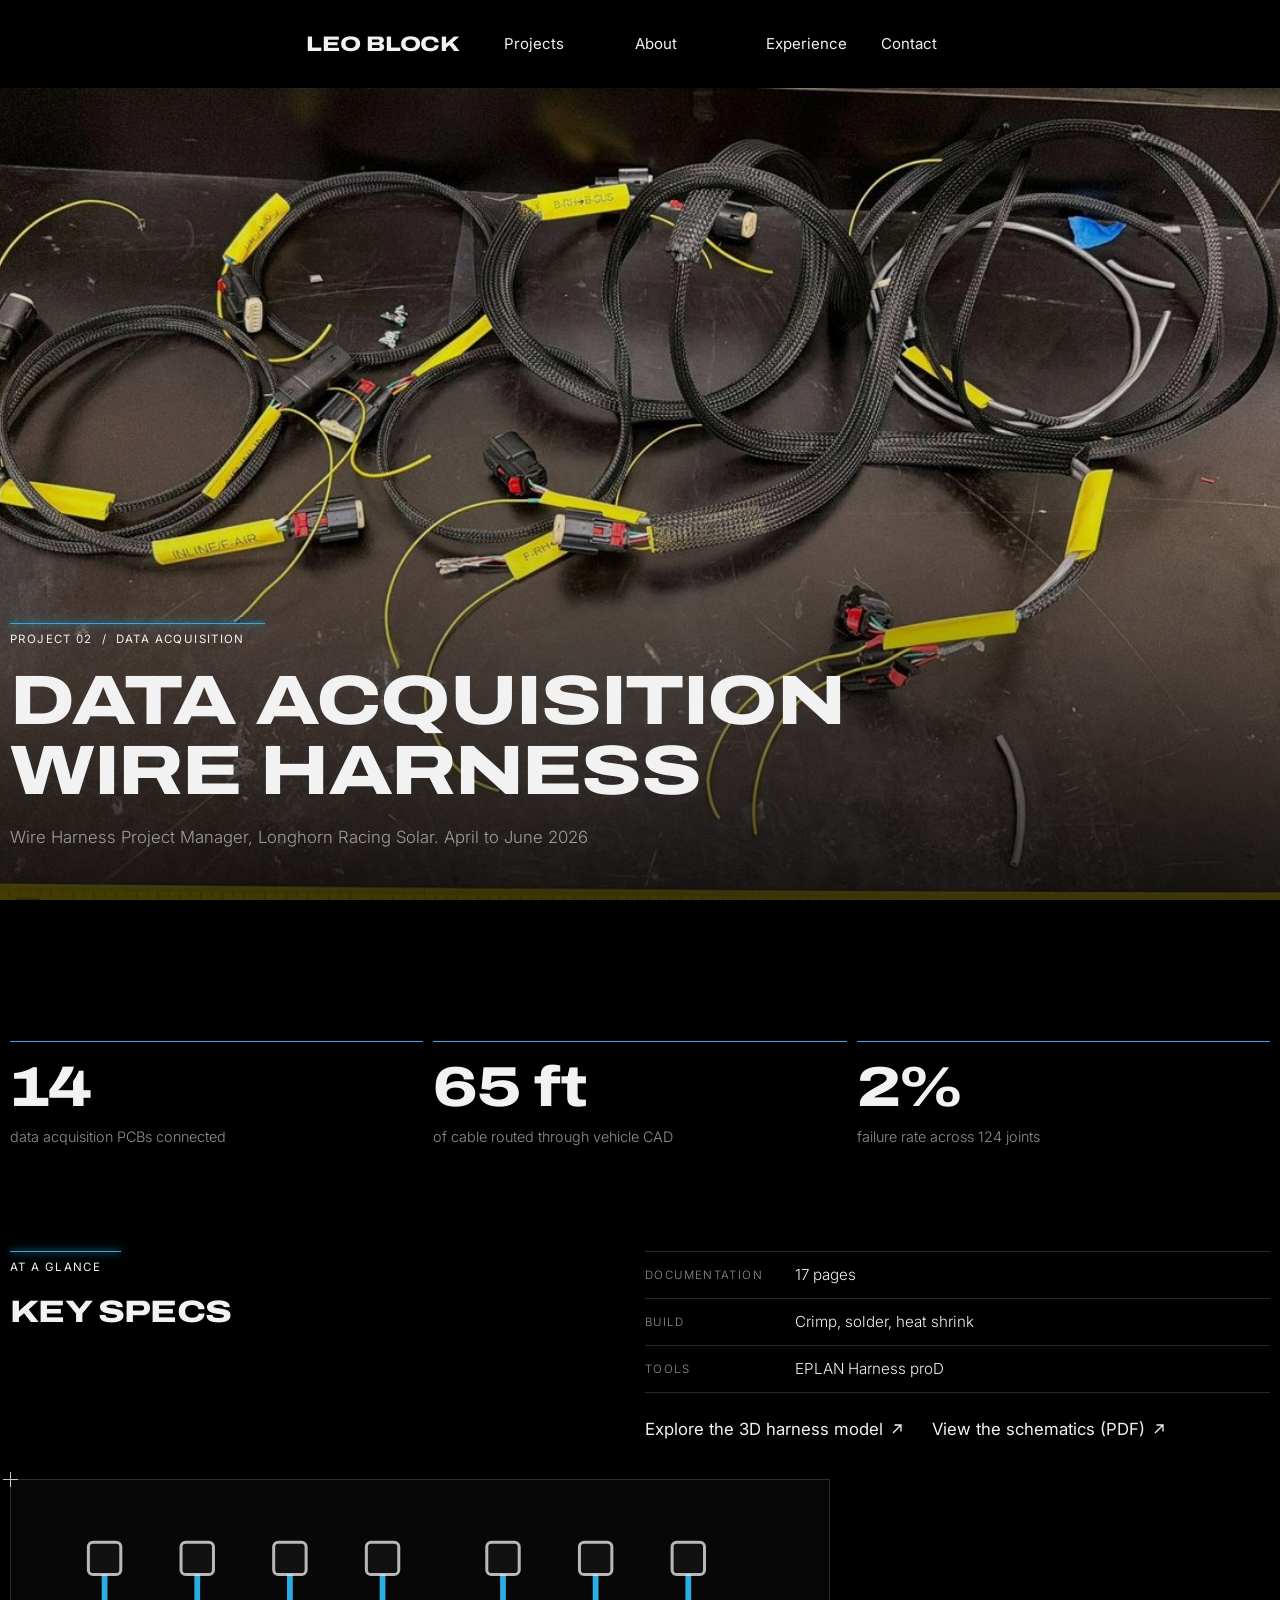
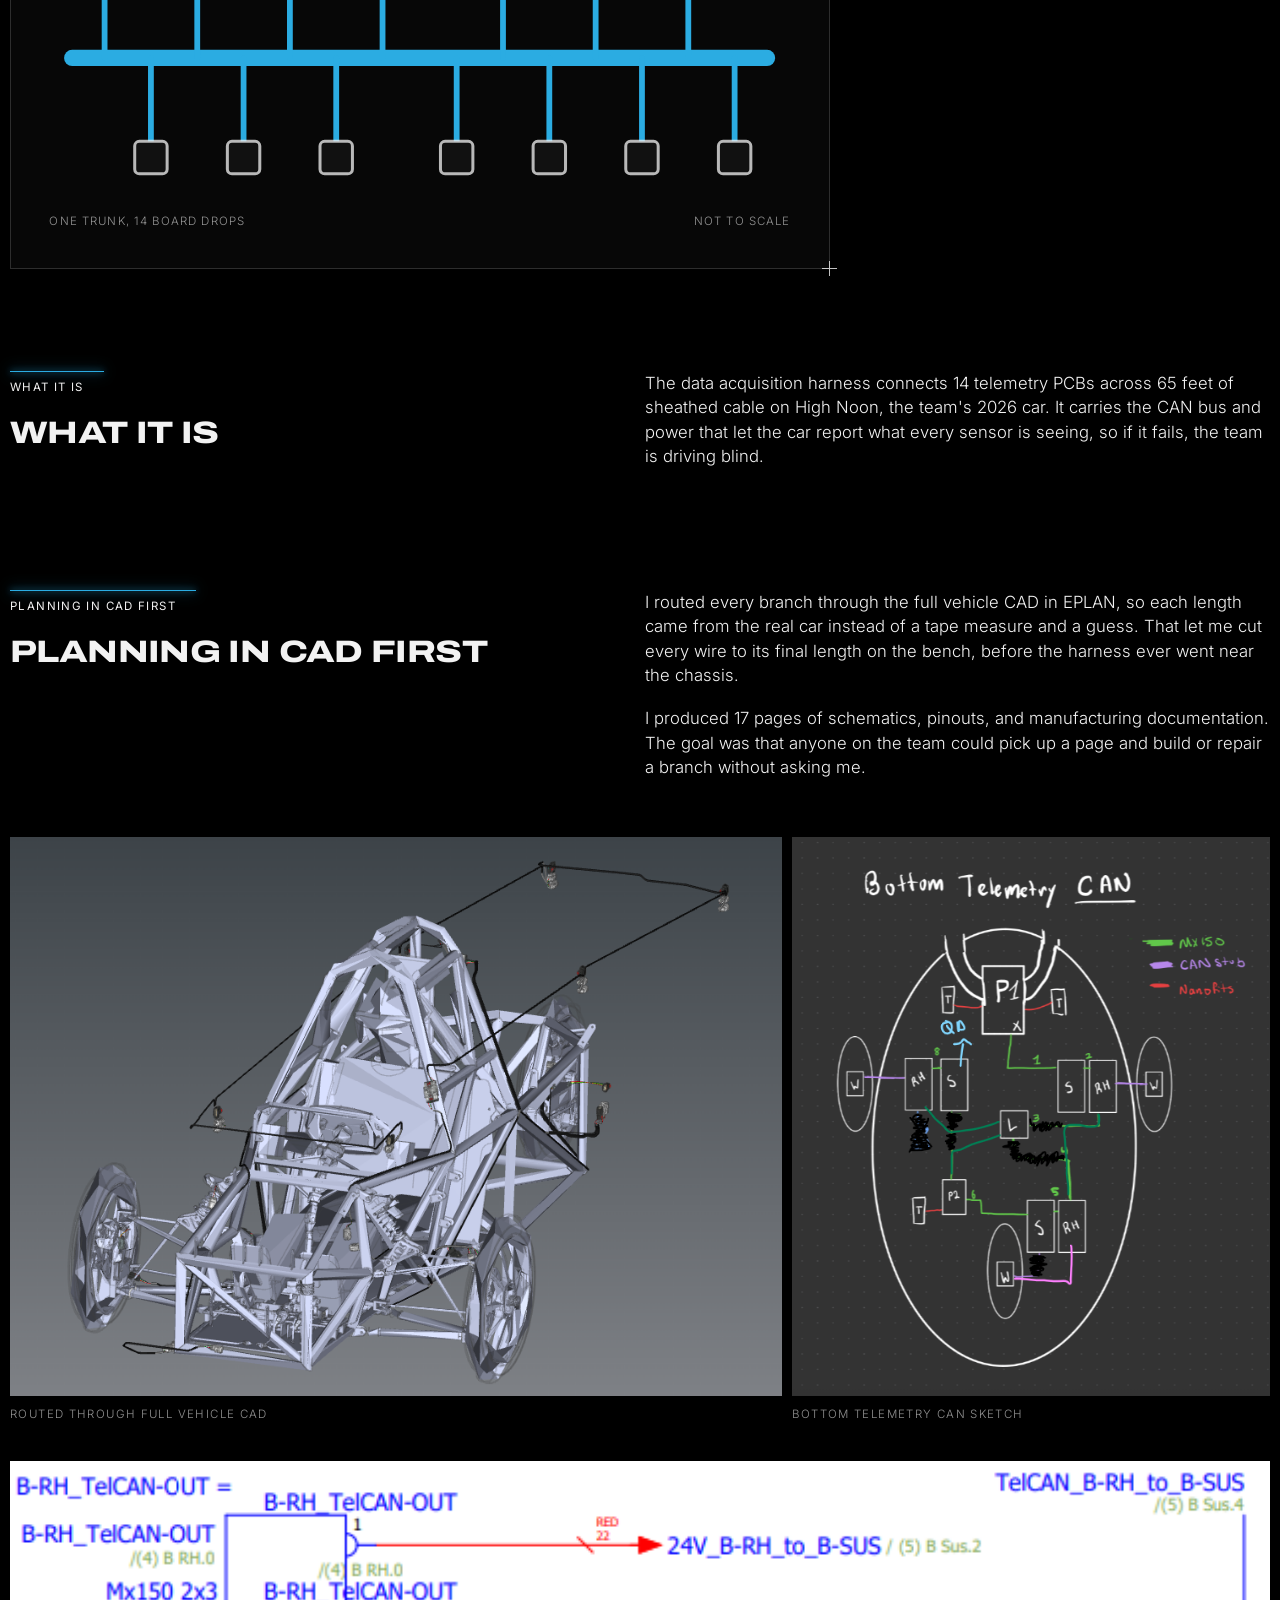
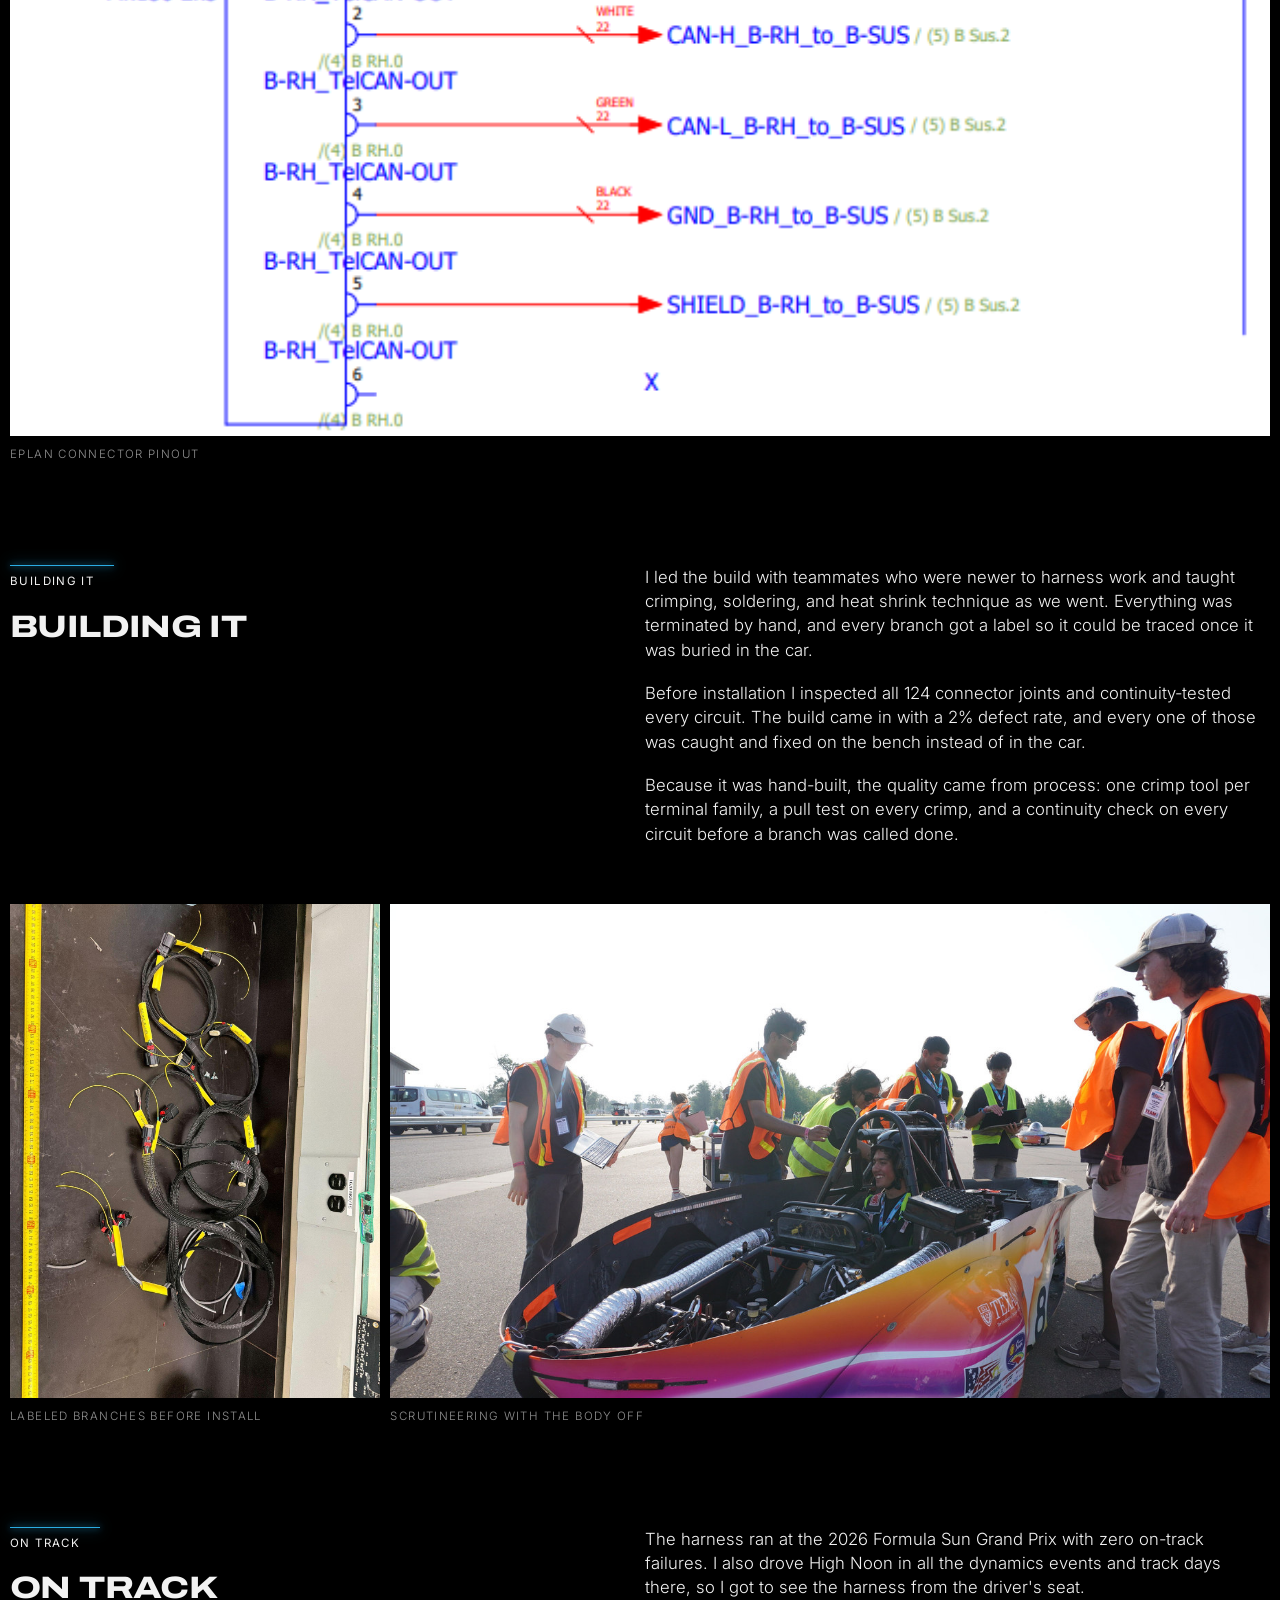
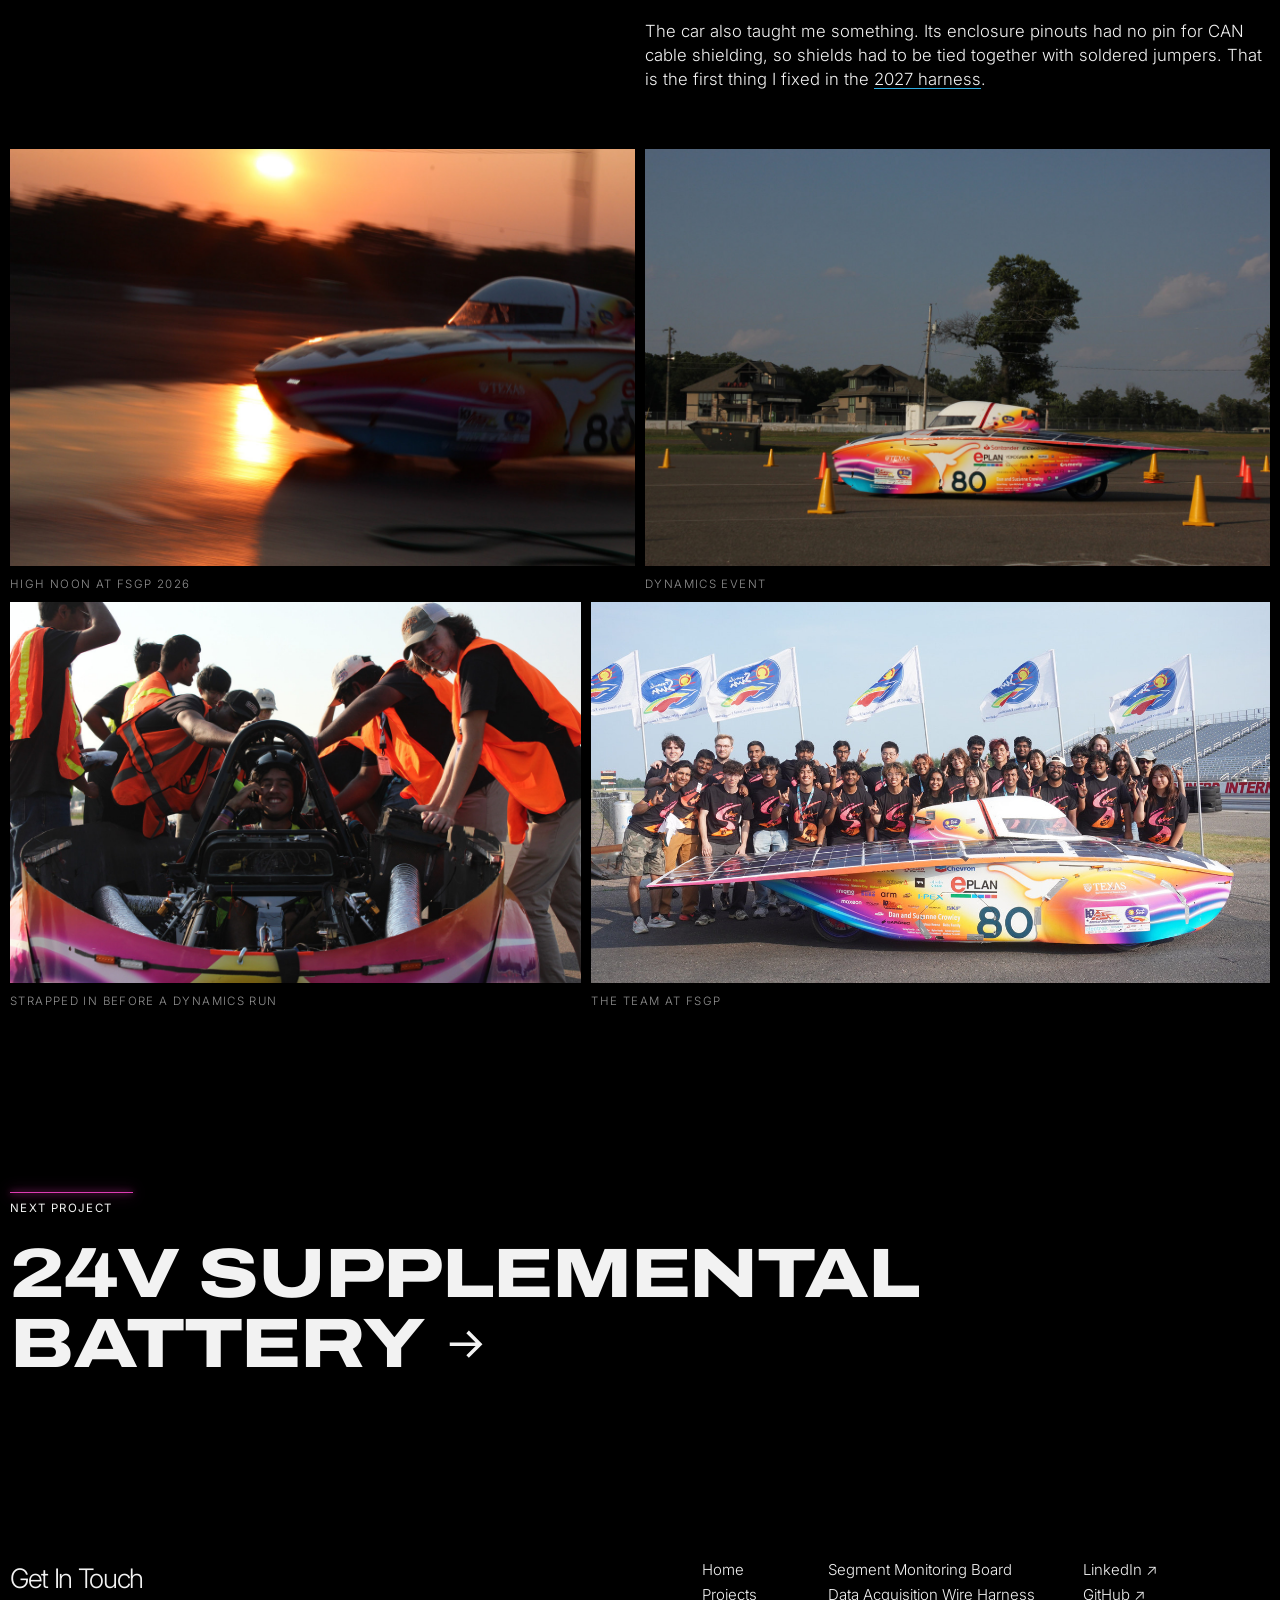
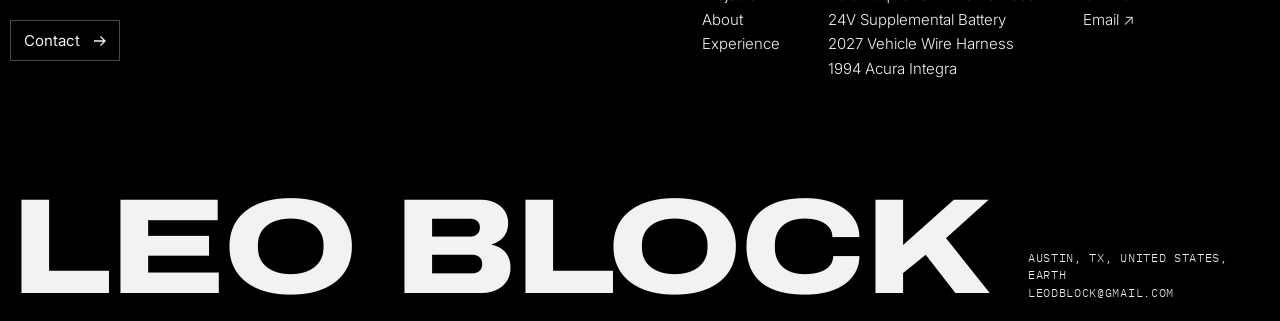
==== commit d78de0b6: "Use full-resolution originals for every photo Pulls lossless originals from the portfolio and Integr" ====
--- a/data-acquisition-harness/index.html
+++ b/data-acquisition-harness/index.html
@@ -9,7 +9,7 @@
 <link rel="preconnect" href="https://fonts.googleapis.com">
 <link rel="preconnect" href="https://fonts.gstatic.com" crossorigin>
 <link href="https://fonts.googleapis.com/css2?family=Archivo:wdth,wght@62..125,700..900&family=IBM+Plex+Mono:wght@400&family=Inter:wght@300;400;500&display=swap" rel="stylesheet">
-<link rel="stylesheet" href="../assets/site.css">
+<link rel="stylesheet" href="../assets/site.css?v=91b769c4">
 </head>
 <body>
 <header class="hdr">
@@ -49,12 +49,12 @@
 </figure></div></div>
 <section class="psec" id="what-it-is"><div class="head"><div class="lbl " style="--a:var(--blue)"><i></i><span>What it is</span></div><h2 class="h3">What it is</h2></div><div class="txt"><p>The data acquisition harness connects 14 telemetry PCBs across 65 feet of sheathed cable on High Noon, the team's 2026 car. It carries the CAN bus and power that let the car report what every sensor is seeing, so if it fails, the team is driving blind.</p></div></section>
 <section class="psec" id="planning-in-cad-first"><div class="head"><div class="lbl " style="--a:var(--blue)"><i></i><span>Planning in CAD first</span></div><h2 class="h3">Planning in CAD first</h2></div><div class="txt"><p>I routed every branch through the full vehicle CAD in EPLAN, so each length came from the real car instead of a tape measure and a guess. That let me cut every wire to its final length on the bench, before the harness ever went near the chassis.</p><p>I produced 17 pages of schematics, pinouts, and manufacturing documentation. The goal was that anyone on the team could pick up a page and build or repair a branch without asking me.</p></div></section>
-<div class="pg"><div class="gal"><div class="grow"><figure class="ph" style="--r:1.381"><button type="button" class="zoom" aria-label="Enlarge: Harness routing shown in the vehicle CAD model"><img src="../assets/img/data-acquisition-harness-2.jpg" alt="Harness routing shown in the vehicle CAD model" loading="lazy"></button><figcaption>Routed through full vehicle CAD</figcaption></figure><figure class="ph" style="--r:0.854"><button type="button" class="zoom" aria-label="Enlarge: Hand sketch of the bottom telemetry CAN layout"><img src="../assets/img/data-acquisition-harness-3.jpg" alt="Hand sketch of the bottom telemetry CAN layout" loading="lazy"></button><figcaption>Bottom telemetry CAN sketch</figcaption></figure></div></div></div>
-<div class="pg"><div class="gal solo" style="--r:2.193"><div class="grow"><figure class="ph light" style="--r:2.193"><button type="button" class="zoom" aria-label="Enlarge: EPlan connector pinout for the TelCAN output"><img src="../assets/img/data-acquisition-harness-4.jpg" alt="EPlan connector pinout for the TelCAN output" loading="lazy"></button><figcaption>EPlan connector pinout</figcaption></figure></div></div></div>
+<div class="pg"><div class="gal"><div class="grow"><figure class="ph" style="--r:1.381"><button type="button" class="zoom" aria-label="Enlarge: Harness routing shown in the vehicle CAD model"><img src="../assets/img/data-acquisition-harness-2.png" alt="Harness routing shown in the vehicle CAD model" loading="lazy" decoding="async"></button><figcaption>Routed through full vehicle CAD</figcaption></figure><figure class="ph" style="--r:0.854"><button type="button" class="zoom" aria-label="Enlarge: Hand sketch of the bottom telemetry CAN layout"><img src="../assets/img/data-acquisition-harness-3.png" alt="Hand sketch of the bottom telemetry CAN layout" loading="lazy" decoding="async"></button><figcaption>Bottom telemetry CAN sketch</figcaption></figure></div></div></div>
+<div class="pg"><div class="gal solo" style="--r:2.193"><div class="grow"><figure class="ph light" style="--r:2.193"><button type="button" class="zoom" aria-label="Enlarge: EPlan connector pinout for the TelCAN output"><img src="../assets/img/data-acquisition-harness-4.png" alt="EPlan connector pinout for the TelCAN output" loading="lazy" decoding="async"></button><figcaption>EPlan connector pinout</figcaption></figure></div></div></div>
 <section class="psec" id="building-it"><div class="head"><div class="lbl " style="--a:var(--blue)"><i></i><span>Building it</span></div><h2 class="h3">Building it</h2></div><div class="txt"><p>I led the build with teammates who were newer to harness work and taught crimping, soldering, and heat shrink technique as we went. Everything was terminated by hand, and every branch got a label so it could be traced once it was buried in the car.</p><p>Before installation I inspected all 124 connector joints and continuity-tested every circuit. The build came in with a 2% defect rate, and every one of those was caught and fixed on the bench instead of in the car.</p><p>Because it was hand-built, the quality came from process: one crimp tool per terminal family, a pull test on every crimp, and a continuity check on every circuit before a branch was called done.</p></div></section>
-<div class="pg"><div class="gal"><div class="grow"><figure class="ph" style="--r:0.75"><button type="button" class="zoom" aria-label="Enlarge: Harness branches laid out on a table with yellow labels"><img src="../assets/img/data-acquisition-harness-5.jpg" alt="Harness branches laid out on a table with yellow labels" loading="lazy"></button><figcaption>Labeled branches before install</figcaption></figure><figure class="ph" style="--r:1.782"><button type="button" class="zoom" aria-label="Enlarge: Team around High Noon with the body open during scrutineering"><img src="../assets/img/data-acquisition-harness-9.jpg" alt="Team around High Noon with the body open during scrutineering" loading="lazy"></button><figcaption>Scrutineering with the body off</figcaption></figure></div></div></div>
+<div class="pg"><div class="gal"><div class="grow"><figure class="ph" style="--r:0.75"><button type="button" class="zoom" aria-label="Enlarge: Harness branches laid out on a table with yellow labels"><img src="../assets/img/w/data-acquisition-harness-5-1280.jpg" srcset="../assets/img/w/data-acquisition-harness-5-1280.jpg 1280w, ../assets/img/data-acquisition-harness-5.jpg 1536w" sizes="(max-width: 640px) 100vw, 60vw" data-full="../assets/img/data-acquisition-harness-5.jpg" alt="Harness branches laid out on a table with yellow labels" loading="lazy" decoding="async"></button><figcaption>Labeled branches before install</figcaption></figure><figure class="ph" style="--r:1.781"><button type="button" class="zoom" aria-label="Enlarge: Team around High Noon with the body open during scrutineering"><img src="../assets/img/w/data-acquisition-harness-9-1280.jpg" srcset="../assets/img/w/data-acquisition-harness-9-1280.jpg 1280w, ../assets/img/data-acquisition-harness-9.jpg 2560w" sizes="(max-width: 640px) 100vw, 60vw" data-full="../assets/img/data-acquisition-harness-9.jpg" alt="Team around High Noon with the body open during scrutineering" loading="lazy" decoding="async"></button><figcaption>Scrutineering with the body off</figcaption></figure></div></div></div>
 <section class="psec" id="on-track"><div class="head"><div class="lbl " style="--a:var(--blue)"><i></i><span>On track</span></div><h2 class="h3">On track</h2></div><div class="txt"><p>The harness ran at the 2026 Formula Sun Grand Prix with zero on-track failures. I also drove High Noon in all the dynamics events and track days there, so I got to see the harness from the driver's seat.</p><p>The car also taught me something. Its enclosure pinouts had no pin for CAN cable shielding, so shields had to be tied together with soldered jumpers. That is the first thing I fixed in the <a href="../vehicle-harness-2027/">2027 harness</a>.</p></div></section>
-<div class="pg"><div class="gal"><div class="grow"><figure class="ph" style="--r:1.5"><button type="button" class="zoom" aria-label="Enlarge: High Noon driving at sunset at the Formula Sun Grand Prix"><img src="../assets/img/data-acquisition-harness-6.jpg" alt="High Noon driving at sunset at the Formula Sun Grand Prix" loading="lazy"></button><figcaption>High Noon at FSGP 2026</figcaption></figure><figure class="ph" style="--r:1.5"><button type="button" class="zoom" aria-label="Enlarge: High Noon on the dynamics course between cones"><img src="../assets/img/data-acquisition-harness-8.jpg" alt="High Noon on the dynamics course between cones" loading="lazy"></button><figcaption>Dynamics event</figcaption></figure></div><div class="grow"><figure class="ph" style="--r:1.5"><button type="button" class="zoom" aria-label="Enlarge: Leo in the cockpit of High Noon with the dash enclosure and wiring visible"><img src="../assets/img/data-acquisition-harness-7.jpg" alt="Leo in the cockpit of High Noon with the dash enclosure and wiring visible" loading="lazy"></button><figcaption>Strapped in before a dynamics run</figcaption></figure><figure class="ph" style="--r:1.782"><button type="button" class="zoom" aria-label="Enlarge: Longhorn Racing Solar team photo with High Noon at the track"><img src="../assets/img/data-acquisition-harness-10.jpg" alt="Longhorn Racing Solar team photo with High Noon at the track" loading="lazy"></button><figcaption>The team at FSGP</figcaption></figure></div></div></div>
+<div class="pg"><div class="gal"><div class="grow"><figure class="ph" style="--r:1.5"><button type="button" class="zoom" aria-label="Enlarge: High Noon driving at sunset at the Formula Sun Grand Prix"><img src="../assets/img/w/data-acquisition-harness-6-1280.jpg" srcset="../assets/img/w/data-acquisition-harness-6-1280.jpg 1280w, ../assets/img/data-acquisition-harness-6.jpg 2560w" sizes="(max-width: 640px) 100vw, 60vw" data-full="../assets/img/data-acquisition-harness-6.jpg" alt="High Noon driving at sunset at the Formula Sun Grand Prix" loading="lazy" decoding="async"></button><figcaption>High Noon at FSGP 2026</figcaption></figure><figure class="ph" style="--r:1.5"><button type="button" class="zoom" aria-label="Enlarge: High Noon on the dynamics course between cones"><img src="../assets/img/w/data-acquisition-harness-8-1280.jpg" srcset="../assets/img/w/data-acquisition-harness-8-1280.jpg 1280w, ../assets/img/data-acquisition-harness-8.jpg 2560w" sizes="(max-width: 640px) 100vw, 60vw" data-full="../assets/img/data-acquisition-harness-8.jpg" alt="High Noon on the dynamics course between cones" loading="lazy" decoding="async"></button><figcaption>Dynamics event</figcaption></figure></div><div class="grow"><figure class="ph" style="--r:1.5"><button type="button" class="zoom" aria-label="Enlarge: Leo in the cockpit of High Noon with the dash enclosure and wiring visible"><img src="../assets/img/w/data-acquisition-harness-7-1280.jpg" srcset="../assets/img/w/data-acquisition-harness-7-1280.jpg 1280w, ../assets/img/data-acquisition-harness-7.jpg 2560w" sizes="(max-width: 640px) 100vw, 60vw" data-full="../assets/img/data-acquisition-harness-7.jpg" alt="Leo in the cockpit of High Noon with the dash enclosure and wiring visible" loading="lazy" decoding="async"></button><figcaption>Strapped in before a dynamics run</figcaption></figure><figure class="ph" style="--r:1.781"><button type="button" class="zoom" aria-label="Enlarge: Longhorn Racing Solar team photo with High Noon at the track"><img src="../assets/img/w/data-acquisition-harness-10-1280.jpg" srcset="../assets/img/w/data-acquisition-harness-10-1280.jpg 1280w, ../assets/img/data-acquisition-harness-10.jpg 2560w" sizes="(max-width: 640px) 100vw, 60vw" data-full="../assets/img/data-acquisition-harness-10.jpg" alt="Longhorn Racing Solar team photo with High Noon at the track" loading="lazy" decoding="async"></button><figcaption>The team at FSGP</figcaption></figure></div></div></div>
 <a class="next" href="../supplemental-battery/" style="--a:var(--pink)"><div class="lbl " style="--a:var(--pink)"><i></i><span>Next project</span></div><span class="h1" style="margin-top:22px">24V Supplemental Battery <svg viewBox="0 0 14 14" fill="none" aria-hidden="true"><path d="M1 7h11M7.5 2.5 12 7l-4.5 4.5" stroke="currentColor" stroke-width="1.3"/></svg></span></a>
 </main>
 <footer class="foot" id="contact">
@@ -72,6 +72,6 @@
   </div>
 </footer>
 <dialog class="lb" id="lb"><button type="button" aria-label="Close"><svg viewBox="0 0 33 33" fill="none" aria-hidden="true"><path d="M0.5 16.5h32M16.5 0.5v32" stroke="currentColor" stroke-width="1.4"/></svg></button><img alt=""><p></p></dialog>
-<script src="../assets/site.js"></script>
+<script src="../assets/site.js?v=91b769c4"></script>
 </body>
 </html>
--- a/assets/site.css
+++ b/assets/site.css
@@ -72,7 +72,7 @@
 .hero h1{max-width:1060px}
 .hero .sub{margin:1.1rem 0 0;max-width:40rem;color:var(--dim)}
 .hero .lbl{margin-bottom:1.2rem}
-.hero.grad{background:linear-gradient(180deg,#000 8%,#151530 38%,#5b3d8f 60%,#c0508f 80%,#ff5a1f 100%)}
+.hero.grad{background:linear-gradient(180deg,#000 8%,#03161d 36%,#0a4a63 58%,#0f8a78 80%,#3ad08a 100%)}
 .hero.grad::after{background:linear-gradient(to top,rgba(0,0,0,.35),transparent 40%)}
 .hero.grad .media{display:flex;align-items:center;justify-content:center;padding:6vh 4vw 26vh}
 .hero.grad .media svg{width:min(1100px,100%);height:auto}
@@ -96,7 +96,7 @@
 .acc .stage{position:relative;aspect-ratio:4/5;max-height:88vh;overflow:hidden;background:#0a0a0a}
 .acc .stage > *{position:absolute;inset:0;width:100%;height:100%;object-fit:cover;opacity:0;transition:opacity .5s}
 .acc .stage > .on{opacity:1}
-.acc .stage .gpanel{display:flex;align-items:center;justify-content:center;padding:8%;background:linear-gradient(180deg,#000 10%,#1c1840 45%,#7a4aa8 75%,#ff5a1f 110%)}
+.acc .stage .gpanel{display:flex;align-items:center;justify-content:center;padding:8%;background:linear-gradient(180deg,#000 10%,#05202b 45%,#0d6a7a 75%,#3ad08a 110%)}
 .acc .list{padding:0 8% 0 3%}
 .item{border-top:1px solid var(--line);--a:var(--orange)}
 .item:last-child{border-bottom:1px solid var(--line)}
@@ -104,12 +104,12 @@
 .item.open{border-top-color:var(--a)}
 .item.open::before{content:"";position:absolute;left:0;right:0;top:-1px;height:1px;box-shadow:0 0 6px var(--a),0 0 14px var(--a)}
 .item h3{font:inherit}
-.item button{all:unset;cursor:pointer;display:flex;width:100%;justify-content:space-between;align-items:flex-start;gap:1rem;padding:24px 0 34px}
+.item .hd{all:unset;box-sizing:border-box;cursor:pointer;display:flex;width:100%;justify-content:space-between;align-items:flex-start;gap:1rem;padding:24px 0 34px}
 .item .t{font-weight:300;color:var(--faint);transition:color .25s;font-size:clamp(1.05rem,1.31vw,1.2rem)}
-.item:hover .t,.item.open .t,.item button:focus-visible .t{color:var(--fg)}
+.item:hover .t,.item.open .t,.item .hd:focus-visible .t{color:var(--fg)}
 .item .ic{flex:none;color:var(--fg);transition:color .25s,filter .25s}
 .item .ic svg{display:block;width:32px;height:32px;transition:transform .35s var(--ease)}
-.item:hover .ic,.item.open .ic,.item button:focus-visible .ic{color:var(--a);filter:drop-shadow(0 0 6px var(--a))}
+.item:hover .ic,.item.open .ic,.item .hd:focus-visible .ic{color:var(--a);filter:drop-shadow(0 0 6px var(--a))}
 .item.open .ic svg{transform:rotate(135deg) scale(.5)}
 .item .panel{display:grid;grid-template-rows:0fr;transition:grid-template-rows .45s var(--ease)}
 .item.open .panel{grid-template-rows:1fr}
@@ -119,12 +119,12 @@
 @media (max-width:820px){.acc{grid-template-columns:1fr}.acc .stage{aspect-ratio:4/3}.acc .list{padding:0}.item .ic svg{width:18px;height:18px}}
 
 /* gradient band */
-.band{position:relative;margin-top:clamp(80px,10vw,160px);height:min(78vh,760px);background:linear-gradient(180deg,#000 22%,#14142c 42%,#4b3a86 62%,#a85594 82%,#e07070 100%);overflow:hidden}
-.band svg{position:absolute;left:50%;top:44%;transform:translate(-50%,-50%);width:min(1250px,94%);height:auto;filter:drop-shadow(0 0 10px rgba(175,115,255,.45))}
+.band{position:relative;margin-top:clamp(80px,10vw,160px);height:min(78vh,760px);background:linear-gradient(180deg,#000 22%,#04161f 42%,#0b4c66 62%,#14907e 82%,#46d690 100%);overflow:hidden}
+.band svg{position:absolute;left:50%;top:44%;transform:translate(-50%,-50%);width:min(1250px,94%);height:auto;filter:drop-shadow(0 0 10px rgba(43,172,226,.5))}
 .band .cap{position:absolute;left:var(--g);bottom:var(--g);font-size:11.5px;letter-spacing:.12em;text-transform:uppercase}
 .xray .box{fill:rgba(255,255,255,.04);stroke:rgba(242,242,242,.85);stroke-width:1.3}
 .xray .route{fill:none;stroke:#fff;stroke-linecap:round}
-.xray .hot{stroke:var(--amber)}
+.xray .hot{stroke:#3ad08a}
 .xray text{font-family:var(--sans);fill:#f2f2f2;font-size:11.5px;font-weight:400}
 .xray .soft{fill:rgba(242,242,242,.6)}
 
@@ -232,3 +232,16 @@
 .lb p{text-align:center;margin:.8rem 0 0;font-size:11.5px;letter-spacing:.12em;text-transform:uppercase;color:var(--dim)}
 .lb button{position:fixed;top:16px;right:16px;all:unset;position:fixed;top:16px;right:16px;cursor:pointer;color:var(--orange);filter:drop-shadow(0 0 6px var(--orange))}
 .lb button svg{width:32px;height:32px;transform:rotate(45deg)}
+
+/* home projects block */
+.projsec{padding-top:clamp(56px,6vw,96px)}
+.ptitle{align-items:end;margin-bottom:clamp(28px,3vw,44px)}
+.ptitle p{margin:0;max-width:34rem;justify-self:start;padding-left:3%}
+.acc .stage img.light{object-fit:contain;background:#fff}
+.thumbs{display:flex;gap:8px;margin:0 0 1.1rem}
+.thumb{all:unset;cursor:pointer;flex:0 0 auto;width:84px;aspect-ratio:4/3;overflow:hidden;background:#111;opacity:.5;outline:1px solid transparent;outline-offset:2px;transition:opacity .2s,outline-color .2s}
+.thumb img{width:100%;height:100%;object-fit:cover}
+.thumb:hover{opacity:.85}
+.thumb.sel{opacity:1;outline-color:var(--a)}
+.thumb:focus-visible{outline-color:var(--fg)}
+@media (max-width:820px){.ptitle p{padding-left:0}.thumb{width:68px}}
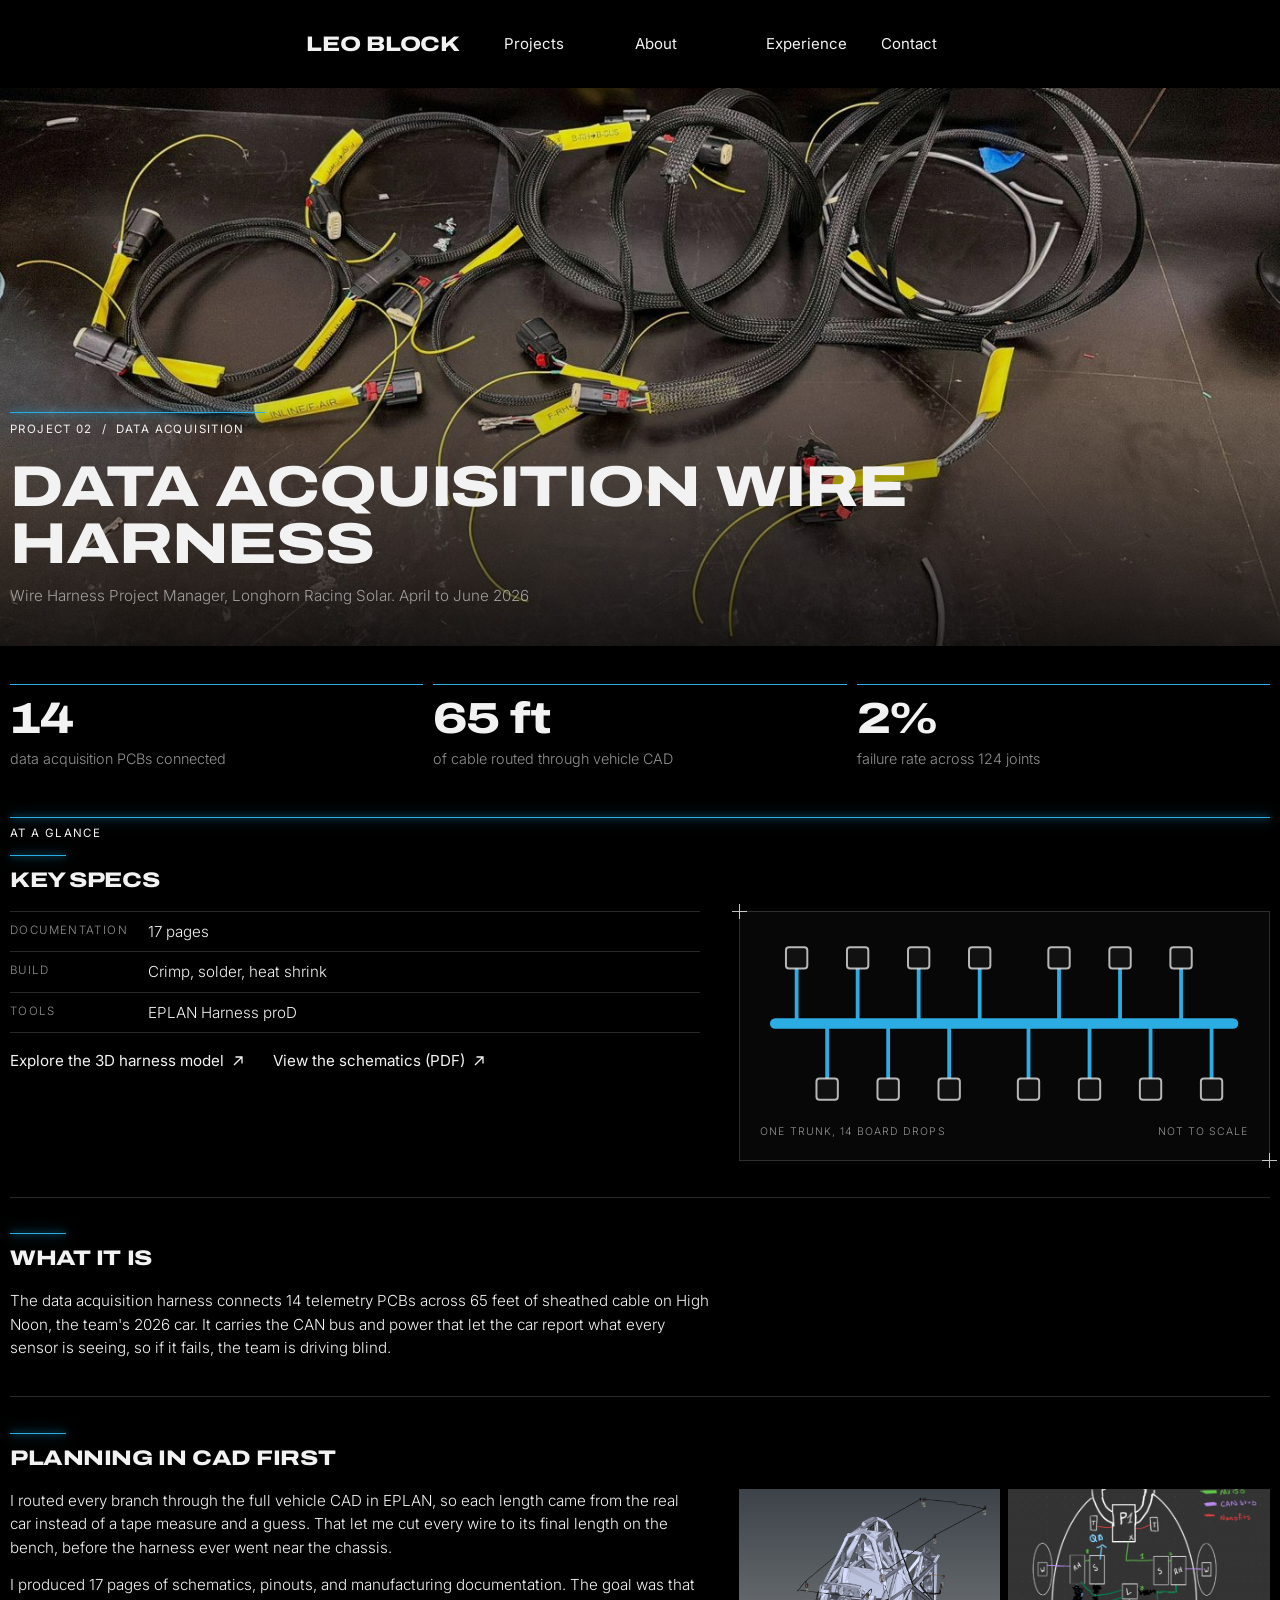
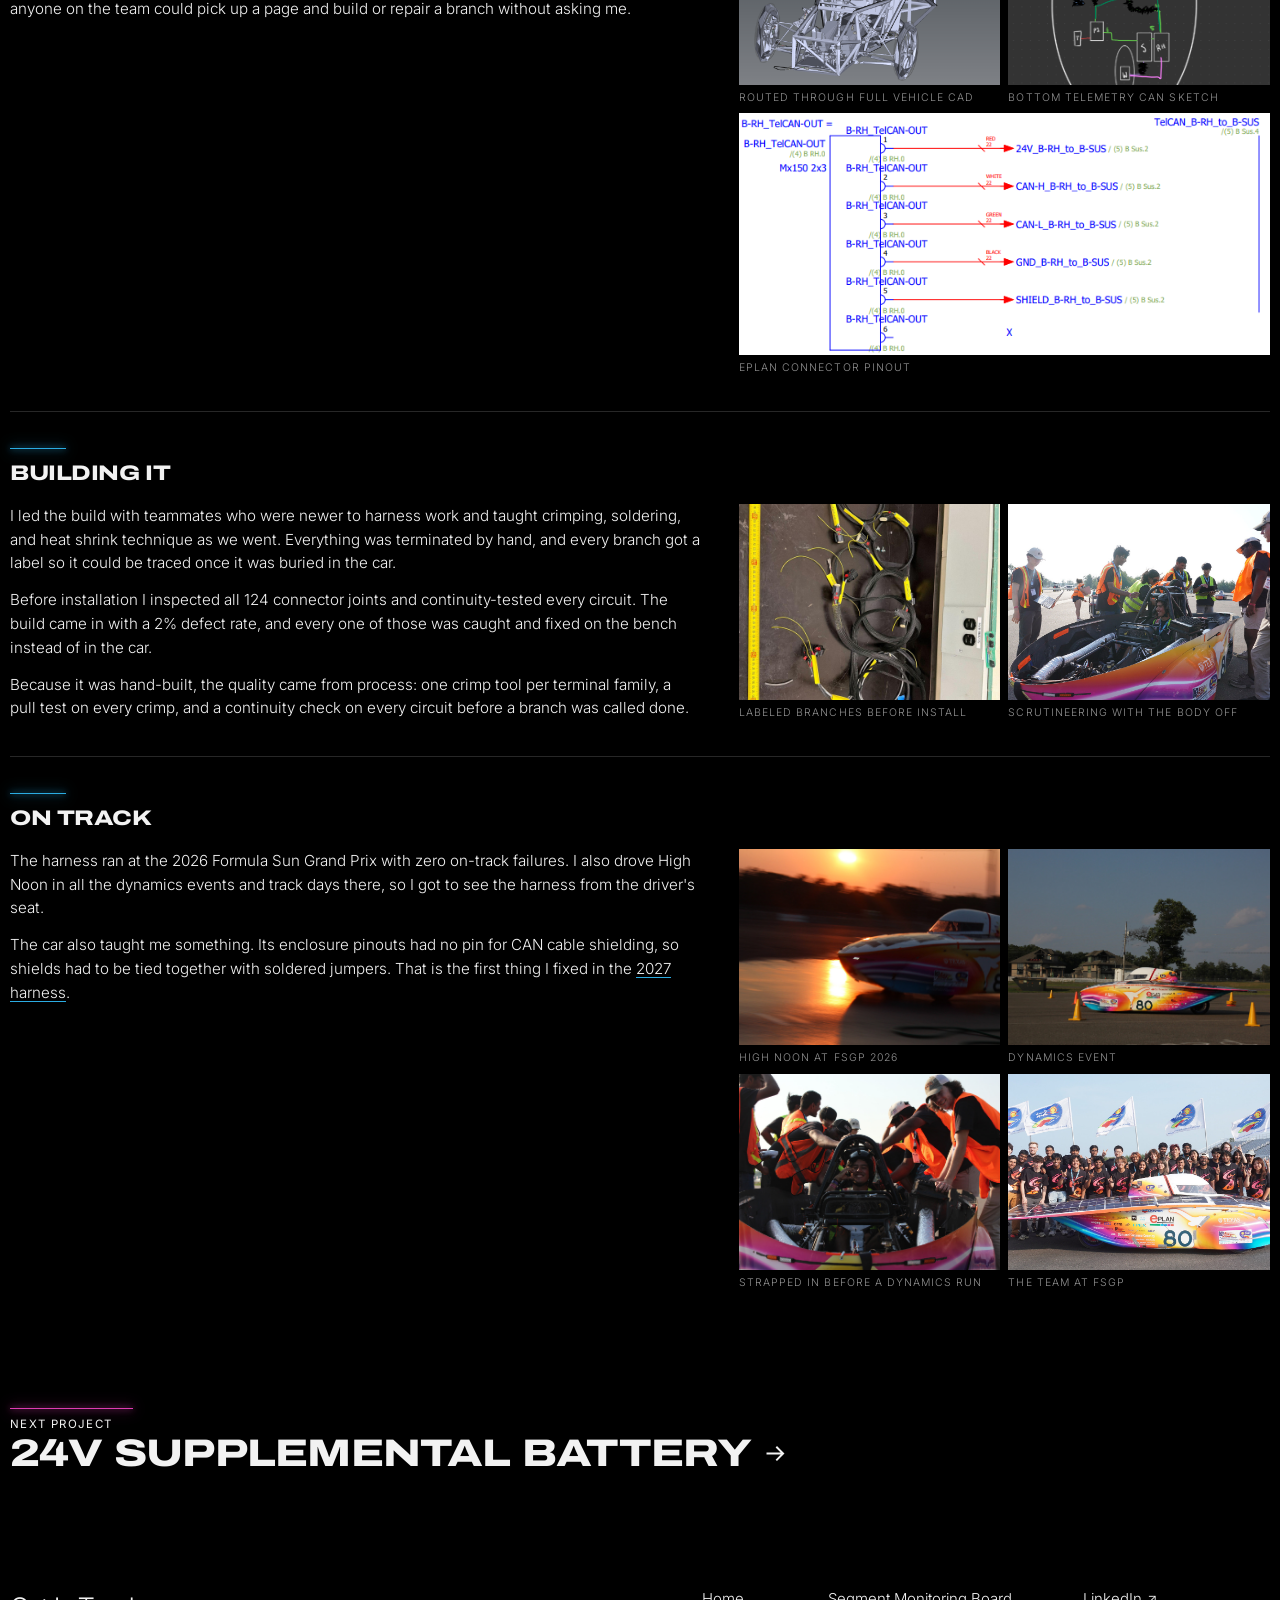
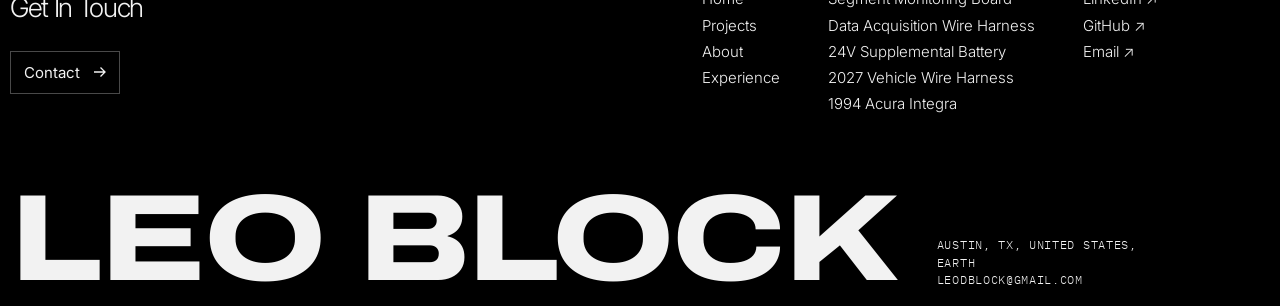
==== commit 2f6d2967: "Make the whole site more compact and skimmable Project sections now put photos and diagrams in a sma" ====
--- a/data-acquisition-harness/index.html
+++ b/data-acquisition-harness/index.html
@@ -9,7 +9,7 @@
 <link rel="preconnect" href="https://fonts.googleapis.com">
 <link rel="preconnect" href="https://fonts.gstatic.com" crossorigin>
 <link href="https://fonts.googleapis.com/css2?family=Archivo:wdth,wght@62..125,700..900&family=IBM+Plex+Mono:wght@400&family=Inter:wght@300;400;500&display=swap" rel="stylesheet">
-<link rel="stylesheet" href="../assets/site.css?v=91b769c4">
+<link rel="stylesheet" href="../assets/site.css?v=db5520ae">
 </head>
 <body>
 <header class="hdr">
@@ -27,14 +27,10 @@
   </div>
 </section>
 
-<section class="sec" style="padding-top:clamp(56px,6vw,96px)">
+<section class="sec stsec">
   <div class="stats"><div style="--a:var(--blue)"><b>14</b><span>data acquisition PCBs connected</span></div><div style="--a:var(--blue)"><b>65 ft</b><span>of cable routed through vehicle CAD</span></div><div style="--a:var(--blue)"><b>2%</b><span>failure rate across 124 joints</span></div></div>
 </section>
-<section class="psec">
-  <div class="head"><div class="lbl " style="--a:var(--blue)"><i></i><span>At a glance</span></div><h2 class="h3">Key specs</h2></div>
-  <div class="txt"><dl class="specs"><dt>Documentation</dt><dd>17 pages</dd><dt>Build</dt><dd>Crimp, solder, heat shrink</dd><dt>Tools</dt><dd>EPLAN Harness proD</dd></dl><div class="glinks"><a class="tlink" href="https://lhrsolar.org/Harness-Docs/Vehicles/NextGen/NonCritical%20Harness/NextGen_NonCritical%20Harness_model.html" target="_blank" rel="noopener">Explore the 3D harness model <svg viewBox="0 0 14 14" fill="none" aria-hidden="true"><path d="M3 11 11 3M4.5 3H11v6.5" stroke="currentColor" stroke-width="1.3"/></svg></a><a class="tlink" href="https://lhrsolar.org/Harness-Docs/Vehicles/NextGen/NonCritical%20Harness/NextGen_NonCritical%20Harness_guide.pdf" target="_blank" rel="noopener">View the schematics (PDF) <svg viewBox="0 0 14 14" fill="none" aria-hidden="true"><path d="M3 11 11 3M4.5 3H11v6.5" stroke="currentColor" stroke-width="1.3"/></svg></a></div></div>
-</section>
-<div class="pg"><div class="figs one"><figure class="fig">
+<section class="ps"><div class="phead"><div class="lbl " style="--a:var(--blue)"><i></i><span>At a glance</span></div><h2 class="h3">Key specs</h2></div><div class="pbody"><div class="txt"><dl class="specs"><dt>Documentation</dt><dd>17 pages</dd><dt>Build</dt><dd>Crimp, solder, heat shrink</dd><dt>Tools</dt><dd>EPLAN Harness proD</dd></dl><div class="glinks"><a class="tlink" href="https://lhrsolar.org/Harness-Docs/Vehicles/NextGen/NonCritical%20Harness/NextGen_NonCritical%20Harness_model.html" target="_blank" rel="noopener">Explore the 3D harness model <svg viewBox="0 0 14 14" fill="none" aria-hidden="true"><path d="M3 11 11 3M4.5 3H11v6.5" stroke="currentColor" stroke-width="1.3"/></svg></a><a class="tlink" href="https://lhrsolar.org/Harness-Docs/Vehicles/NextGen/NonCritical%20Harness/NextGen_NonCritical%20Harness_guide.pdf" target="_blank" rel="noopener">View the schematics (PDF) <svg viewBox="0 0 14 14" fill="none" aria-hidden="true"><path d="M3 11 11 3M4.5 3H11v6.5" stroke="currentColor" stroke-width="1.3"/></svg></a></div></div><div class="media"><figure class="fig mi span">
 <svg aria-label="One harness trunk with fourteen branches to circuit boards" role="img" viewbox="0 0 320 120">
 <path class="route" d="M10,60 H310" stroke-width="7"></path>
 <g class="route" stroke-width="2.5">
@@ -46,16 +42,12 @@
 </g>
 </svg>
 <figcaption><span>One trunk, 14 board drops</span><span>Not to scale</span></figcaption>
-</figure></div></div>
-<section class="psec" id="what-it-is"><div class="head"><div class="lbl " style="--a:var(--blue)"><i></i><span>What it is</span></div><h2 class="h3">What it is</h2></div><div class="txt"><p>The data acquisition harness connects 14 telemetry PCBs across 65 feet of sheathed cable on High Noon, the team's 2026 car. It carries the CAN bus and power that let the car report what every sensor is seeing, so if it fails, the team is driving blind.</p></div></section>
-<section class="psec" id="planning-in-cad-first"><div class="head"><div class="lbl " style="--a:var(--blue)"><i></i><span>Planning in CAD first</span></div><h2 class="h3">Planning in CAD first</h2></div><div class="txt"><p>I routed every branch through the full vehicle CAD in EPLAN, so each length came from the real car instead of a tape measure and a guess. That let me cut every wire to its final length on the bench, before the harness ever went near the chassis.</p><p>I produced 17 pages of schematics, pinouts, and manufacturing documentation. The goal was that anyone on the team could pick up a page and build or repair a branch without asking me.</p></div></section>
-<div class="pg"><div class="gal"><div class="grow"><figure class="ph" style="--r:1.381"><button type="button" class="zoom" aria-label="Enlarge: Harness routing shown in the vehicle CAD model"><img src="../assets/img/data-acquisition-harness-2.png" alt="Harness routing shown in the vehicle CAD model" loading="lazy" decoding="async"></button><figcaption>Routed through full vehicle CAD</figcaption></figure><figure class="ph" style="--r:0.854"><button type="button" class="zoom" aria-label="Enlarge: Hand sketch of the bottom telemetry CAN layout"><img src="../assets/img/data-acquisition-harness-3.png" alt="Hand sketch of the bottom telemetry CAN layout" loading="lazy" decoding="async"></button><figcaption>Bottom telemetry CAN sketch</figcaption></figure></div></div></div>
-<div class="pg"><div class="gal solo" style="--r:2.193"><div class="grow"><figure class="ph light" style="--r:2.193"><button type="button" class="zoom" aria-label="Enlarge: EPlan connector pinout for the TelCAN output"><img src="../assets/img/data-acquisition-harness-4.png" alt="EPlan connector pinout for the TelCAN output" loading="lazy" decoding="async"></button><figcaption>EPlan connector pinout</figcaption></figure></div></div></div>
-<section class="psec" id="building-it"><div class="head"><div class="lbl " style="--a:var(--blue)"><i></i><span>Building it</span></div><h2 class="h3">Building it</h2></div><div class="txt"><p>I led the build with teammates who were newer to harness work and taught crimping, soldering, and heat shrink technique as we went. Everything was terminated by hand, and every branch got a label so it could be traced once it was buried in the car.</p><p>Before installation I inspected all 124 connector joints and continuity-tested every circuit. The build came in with a 2% defect rate, and every one of those was caught and fixed on the bench instead of in the car.</p><p>Because it was hand-built, the quality came from process: one crimp tool per terminal family, a pull test on every crimp, and a continuity check on every circuit before a branch was called done.</p></div></section>
-<div class="pg"><div class="gal"><div class="grow"><figure class="ph" style="--r:0.75"><button type="button" class="zoom" aria-label="Enlarge: Harness branches laid out on a table with yellow labels"><img src="../assets/img/w/data-acquisition-harness-5-1280.jpg" srcset="../assets/img/w/data-acquisition-harness-5-1280.jpg 1280w, ../assets/img/data-acquisition-harness-5.jpg 1536w" sizes="(max-width: 640px) 100vw, 60vw" data-full="../assets/img/data-acquisition-harness-5.jpg" alt="Harness branches laid out on a table with yellow labels" loading="lazy" decoding="async"></button><figcaption>Labeled branches before install</figcaption></figure><figure class="ph" style="--r:1.781"><button type="button" class="zoom" aria-label="Enlarge: Team around High Noon with the body open during scrutineering"><img src="../assets/img/w/data-acquisition-harness-9-1280.jpg" srcset="../assets/img/w/data-acquisition-harness-9-1280.jpg 1280w, ../assets/img/data-acquisition-harness-9.jpg 2560w" sizes="(max-width: 640px) 100vw, 60vw" data-full="../assets/img/data-acquisition-harness-9.jpg" alt="Team around High Noon with the body open during scrutineering" loading="lazy" decoding="async"></button><figcaption>Scrutineering with the body off</figcaption></figure></div></div></div>
-<section class="psec" id="on-track"><div class="head"><div class="lbl " style="--a:var(--blue)"><i></i><span>On track</span></div><h2 class="h3">On track</h2></div><div class="txt"><p>The harness ran at the 2026 Formula Sun Grand Prix with zero on-track failures. I also drove High Noon in all the dynamics events and track days there, so I got to see the harness from the driver's seat.</p><p>The car also taught me something. Its enclosure pinouts had no pin for CAN cable shielding, so shields had to be tied together with soldered jumpers. That is the first thing I fixed in the <a href="../vehicle-harness-2027/">2027 harness</a>.</p></div></section>
-<div class="pg"><div class="gal"><div class="grow"><figure class="ph" style="--r:1.5"><button type="button" class="zoom" aria-label="Enlarge: High Noon driving at sunset at the Formula Sun Grand Prix"><img src="../assets/img/w/data-acquisition-harness-6-1280.jpg" srcset="../assets/img/w/data-acquisition-harness-6-1280.jpg 1280w, ../assets/img/data-acquisition-harness-6.jpg 2560w" sizes="(max-width: 640px) 100vw, 60vw" data-full="../assets/img/data-acquisition-harness-6.jpg" alt="High Noon driving at sunset at the Formula Sun Grand Prix" loading="lazy" decoding="async"></button><figcaption>High Noon at FSGP 2026</figcaption></figure><figure class="ph" style="--r:1.5"><button type="button" class="zoom" aria-label="Enlarge: High Noon on the dynamics course between cones"><img src="../assets/img/w/data-acquisition-harness-8-1280.jpg" srcset="../assets/img/w/data-acquisition-harness-8-1280.jpg 1280w, ../assets/img/data-acquisition-harness-8.jpg 2560w" sizes="(max-width: 640px) 100vw, 60vw" data-full="../assets/img/data-acquisition-harness-8.jpg" alt="High Noon on the dynamics course between cones" loading="lazy" decoding="async"></button><figcaption>Dynamics event</figcaption></figure></div><div class="grow"><figure class="ph" style="--r:1.5"><button type="button" class="zoom" aria-label="Enlarge: Leo in the cockpit of High Noon with the dash enclosure and wiring visible"><img src="../assets/img/w/data-acquisition-harness-7-1280.jpg" srcset="../assets/img/w/data-acquisition-harness-7-1280.jpg 1280w, ../assets/img/data-acquisition-harness-7.jpg 2560w" sizes="(max-width: 640px) 100vw, 60vw" data-full="../assets/img/data-acquisition-harness-7.jpg" alt="Leo in the cockpit of High Noon with the dash enclosure and wiring visible" loading="lazy" decoding="async"></button><figcaption>Strapped in before a dynamics run</figcaption></figure><figure class="ph" style="--r:1.781"><button type="button" class="zoom" aria-label="Enlarge: Longhorn Racing Solar team photo with High Noon at the track"><img src="../assets/img/w/data-acquisition-harness-10-1280.jpg" srcset="../assets/img/w/data-acquisition-harness-10-1280.jpg 1280w, ../assets/img/data-acquisition-harness-10.jpg 2560w" sizes="(max-width: 640px) 100vw, 60vw" data-full="../assets/img/data-acquisition-harness-10.jpg" alt="Longhorn Racing Solar team photo with High Noon at the track" loading="lazy" decoding="async"></button><figcaption>The team at FSGP</figcaption></figure></div></div></div>
-<a class="next" href="../supplemental-battery/" style="--a:var(--pink)"><div class="lbl " style="--a:var(--pink)"><i></i><span>Next project</span></div><span class="h1" style="margin-top:22px">24V Supplemental Battery <svg viewBox="0 0 14 14" fill="none" aria-hidden="true"><path d="M1 7h11M7.5 2.5 12 7l-4.5 4.5" stroke="currentColor" stroke-width="1.3"/></svg></span></a>
+</figure></div></div></section>
+<section class="ps" id="what-it-is"><div class="phead"><h2 class="h3">What it is</h2></div><div class="pbody solo"><div class="txt"><p>The data acquisition harness connects 14 telemetry PCBs across 65 feet of sheathed cable on High Noon, the team's 2026 car. It carries the CAN bus and power that let the car report what every sensor is seeing, so if it fails, the team is driving blind.</p></div></div></section>
+<section class="ps" id="planning-in-cad-first"><div class="phead"><h2 class="h3">Planning in CAD first</h2></div><div class="pbody"><div class="txt"><p>I routed every branch through the full vehicle CAD in EPLAN, so each length came from the real car instead of a tape measure and a guess. That let me cut every wire to its final length on the bench, before the harness ever went near the chassis.</p><p>I produced 17 pages of schematics, pinouts, and manufacturing documentation. The goal was that anyone on the team could pick up a page and build or repair a branch without asking me.</p></div><div class="media"><figure class="mi" style="--ar:1.333"><button type="button" class="zoom" aria-label="Enlarge: Harness routing shown in the vehicle CAD model"><img src="../assets/img/data-acquisition-harness-2.png" alt="Harness routing shown in the vehicle CAD model" loading="lazy" decoding="async"></button><figcaption>Routed through full vehicle CAD</figcaption></figure><figure class="mi" style="--ar:1.333"><button type="button" class="zoom" aria-label="Enlarge: Hand sketch of the bottom telemetry CAN layout"><img src="../assets/img/data-acquisition-harness-3.png" alt="Hand sketch of the bottom telemetry CAN layout" loading="lazy" decoding="async"></button><figcaption>Bottom telemetry CAN sketch</figcaption></figure><figure class="mi span light" style="--ar:2.193"><button type="button" class="zoom" aria-label="Enlarge: EPlan connector pinout for the TelCAN output"><img src="../assets/img/data-acquisition-harness-4.png" alt="EPlan connector pinout for the TelCAN output" loading="lazy" decoding="async"></button><figcaption>EPlan connector pinout</figcaption></figure></div></div></section>
+<section class="ps" id="building-it"><div class="phead"><h2 class="h3">Building it</h2></div><div class="pbody"><div class="txt"><p>I led the build with teammates who were newer to harness work and taught crimping, soldering, and heat shrink technique as we went. Everything was terminated by hand, and every branch got a label so it could be traced once it was buried in the car.</p><p>Before installation I inspected all 124 connector joints and continuity-tested every circuit. The build came in with a 2% defect rate, and every one of those was caught and fixed on the bench instead of in the car.</p><p>Because it was hand-built, the quality came from process: one crimp tool per terminal family, a pull test on every crimp, and a continuity check on every circuit before a branch was called done.</p></div><div class="media"><figure class="mi" style="--ar:1.333"><button type="button" class="zoom" aria-label="Enlarge: Harness branches laid out on a table with yellow labels"><img src="../assets/img/w/data-acquisition-harness-5-1280.jpg" srcset="../assets/img/w/data-acquisition-harness-5-1280.jpg 1280w, ../assets/img/data-acquisition-harness-5.jpg 1536w" sizes="(max-width: 640px) 100vw, 60vw" data-full="../assets/img/data-acquisition-harness-5.jpg" alt="Harness branches laid out on a table with yellow labels" loading="lazy" decoding="async"></button><figcaption>Labeled branches before install</figcaption></figure><figure class="mi" style="--ar:1.333"><button type="button" class="zoom" aria-label="Enlarge: Team around High Noon with the body open during scrutineering"><img src="../assets/img/w/data-acquisition-harness-9-1280.jpg" srcset="../assets/img/w/data-acquisition-harness-9-1280.jpg 1280w, ../assets/img/data-acquisition-harness-9.jpg 2560w" sizes="(max-width: 640px) 100vw, 60vw" data-full="../assets/img/data-acquisition-harness-9.jpg" alt="Team around High Noon with the body open during scrutineering" loading="lazy" decoding="async"></button><figcaption>Scrutineering with the body off</figcaption></figure></div></div></section>
+<section class="ps" id="on-track"><div class="phead"><h2 class="h3">On track</h2></div><div class="pbody"><div class="txt"><p>The harness ran at the 2026 Formula Sun Grand Prix with zero on-track failures. I also drove High Noon in all the dynamics events and track days there, so I got to see the harness from the driver's seat.</p><p>The car also taught me something. Its enclosure pinouts had no pin for CAN cable shielding, so shields had to be tied together with soldered jumpers. That is the first thing I fixed in the <a href="../vehicle-harness-2027/">2027 harness</a>.</p></div><div class="media"><figure class="mi" style="--ar:1.333"><button type="button" class="zoom" aria-label="Enlarge: High Noon driving at sunset at the Formula Sun Grand Prix"><img src="../assets/img/w/data-acquisition-harness-6-1280.jpg" srcset="../assets/img/w/data-acquisition-harness-6-1280.jpg 1280w, ../assets/img/data-acquisition-harness-6.jpg 2560w" sizes="(max-width: 640px) 100vw, 60vw" data-full="../assets/img/data-acquisition-harness-6.jpg" alt="High Noon driving at sunset at the Formula Sun Grand Prix" loading="lazy" decoding="async"></button><figcaption>High Noon at FSGP 2026</figcaption></figure><figure class="mi" style="--ar:1.333"><button type="button" class="zoom" aria-label="Enlarge: High Noon on the dynamics course between cones"><img src="../assets/img/w/data-acquisition-harness-8-1280.jpg" srcset="../assets/img/w/data-acquisition-harness-8-1280.jpg 1280w, ../assets/img/data-acquisition-harness-8.jpg 2560w" sizes="(max-width: 640px) 100vw, 60vw" data-full="../assets/img/data-acquisition-harness-8.jpg" alt="High Noon on the dynamics course between cones" loading="lazy" decoding="async"></button><figcaption>Dynamics event</figcaption></figure><figure class="mi" style="--ar:1.333"><button type="button" class="zoom" aria-label="Enlarge: Leo in the cockpit of High Noon with the dash enclosure and wiring visible"><img src="../assets/img/w/data-acquisition-harness-7-1280.jpg" srcset="../assets/img/w/data-acquisition-harness-7-1280.jpg 1280w, ../assets/img/data-acquisition-harness-7.jpg 2560w" sizes="(max-width: 640px) 100vw, 60vw" data-full="../assets/img/data-acquisition-harness-7.jpg" alt="Leo in the cockpit of High Noon with the dash enclosure and wiring visible" loading="lazy" decoding="async"></button><figcaption>Strapped in before a dynamics run</figcaption></figure><figure class="mi" style="--ar:1.333"><button type="button" class="zoom" aria-label="Enlarge: Longhorn Racing Solar team photo with High Noon at the track"><img src="../assets/img/w/data-acquisition-harness-10-1280.jpg" srcset="../assets/img/w/data-acquisition-harness-10-1280.jpg 1280w, ../assets/img/data-acquisition-harness-10.jpg 2560w" sizes="(max-width: 640px) 100vw, 60vw" data-full="../assets/img/data-acquisition-harness-10.jpg" alt="Longhorn Racing Solar team photo with High Noon at the track" loading="lazy" decoding="async"></button><figcaption>The team at FSGP</figcaption></figure></div></div></section>
+<a class="next" href="../supplemental-battery/" style="--a:var(--pink)"><div class="lbl " style="--a:var(--pink)"><i></i><span>Next project</span></div><span class="h2" style="margin-top:16px">24V Supplemental Battery <svg viewBox="0 0 14 14" fill="none" aria-hidden="true"><path d="M1 7h11M7.5 2.5 12 7l-4.5 4.5" stroke="currentColor" stroke-width="1.3"/></svg></span></a>
 </main>
 <footer class="foot" id="contact">
   <div class="top">
@@ -72,6 +64,6 @@
   </div>
 </footer>
 <dialog class="lb" id="lb"><button type="button" aria-label="Close"><svg viewBox="0 0 33 33" fill="none" aria-hidden="true"><path d="M0.5 16.5h32M16.5 0.5v32" stroke="currentColor" stroke-width="1.4"/></svg></button><img alt=""><p></p></dialog>
-<script src="../assets/site.js?v=91b769c4"></script>
+<script src="../assets/site.js?v=db5520ae"></script>
 </body>
 </html>
--- a/assets/site.css
+++ b/assets/site.css
@@ -245,3 +245,85 @@
 .thumb.sel{opacity:1;outline-color:var(--a)}
 .thumb:focus-visible{outline-color:var(--fg)}
 @media (max-width:820px){.ptitle p{padding-left:0}.thumb{width:68px}}
+
+/* ===== compact pass ===== */
+body{font-size:clamp(.95rem,1.08vw,1.06rem);line-height:1.55}
+.h1{font-size:clamp(2.2rem,4.5vw,4.9rem)}
+.h2{font-size:clamp(1.7rem,3vw,3.2rem)}
+.h3{font-size:clamp(1.1rem,1.65vw,1.7rem)}
+.hero{height:min(78svh,760px);min-height:440px}
+main[style] .hero{height:min(62svh,600px);min-height:400px}
+.hero .inner{padding-bottom:clamp(22px,3vw,40px)}
+.hero .sub{margin-top:.7rem}
+.sec{padding-top:clamp(56px,6vw,96px)}
+.sec .lbl{margin-bottom:16px}
+.ptitle{margin-bottom:clamp(20px,2.4vw,32px)}
+.split .txt p{margin-bottom:.9rem}
+.acc .stage{aspect-ratio:4/3;max-height:68vh}
+.item .hd{padding:16px 0 20px}
+.item .ic svg{width:24px;height:24px}
+.item .panel p{margin-bottom:.75rem}
+.item .panel .tlink{margin-bottom:20px}
+.thumbs{margin-bottom:.8rem}
+.band{height:min(54vh,520px);margin-top:clamp(56px,6vw,96px)}
+.rows{margin-top:clamp(24px,3vw,40px)}
+.row{padding:16px 0 18px}
+.row p{margin-bottom:.5rem}
+.skills{margin-top:clamp(28px,3vw,44px);gap:22px var(--g)}
+.cards{margin-top:clamp(24px,3vw,40px)}
+.card .im{aspect-ratio:16/9}
+.foot{margin-top:clamp(80px,9vw,140px)}
+.foot .bottom{margin-top:clamp(48px,6vw,90px)}
+.bigwm{font-size:clamp(3rem,9.6vw,11.5rem)}
+/* project pages */
+.stsec{padding-top:clamp(28px,3vw,44px)}
+.stats{margin-top:0}
+.stats div{padding-top:12px}
+.stats b{font-size:clamp(1.7rem,3.4vw,3.6rem)}
+.stats span{margin-top:.45rem}
+.ps{padding:clamp(34px,3.6vw,56px) var(--g) 0}
+.ps + .ps .phead{border-top:1px solid var(--line);padding-top:clamp(26px,2.8vw,40px)}
+.ps + .ps{padding-top:clamp(26px,2.8vw,40px)}
+.phead{display:flex;flex-direction:column;gap:12px;margin-bottom:clamp(14px,1.6vw,22px)}
+.phead .lbl{margin:0}
+.pbody{display:grid;grid-template-columns:minmax(0,1.3fr) minmax(0,1fr);gap:clamp(20px,3vw,52px);align-items:start}
+.pbody.solo{grid-template-columns:minmax(0,1fr)}
+.pbody .txt{max-width:44rem}
+.pbody .txt p{margin:0 0 .85rem}
+.pbody .txt p:last-child{margin-bottom:0}
+.pbody .txt p a{text-decoration-color:var(--c);text-underline-offset:3px}
+.pbody .media{display:grid;grid-template-columns:1fr 1fr;gap:8px;align-content:start}
+.mi{margin:0;min-width:0}
+.mi.span{grid-column:1/-1}
+.mi .zoom{all:unset;display:block;width:100%;aspect-ratio:var(--ar,1.333);overflow:hidden;cursor:zoom-in;background:#0b0b0b}
+.mi.light .zoom{background:#fff}
+.mi img{width:100%;height:100%;object-fit:cover;transition:transform .6s var(--ease)}
+.mi.light img{object-fit:contain}
+.mi:hover img{transform:scale(1.03)}
+.mi .zoom:focus-visible{outline:2px solid var(--c);outline-offset:2px}
+.mi figcaption{margin-top:6px;font-size:10.5px;letter-spacing:.1em;text-transform:uppercase;color:var(--dim);line-height:1.35}
+.media .fig{padding:clamp(14px,1.6vw,22px)}
+.media .fig svg{max-height:260px;width:auto;max-width:100%;margin:0 auto}
+.media .fig figcaption{margin-top:10px;font-size:10.5px}
+.specs dt,.specs dd{padding:8px 0}
+.specs dt{padding-top:10px}
+.glinks{margin-top:16px}
+table.t{margin-bottom:.9rem}
+table.t td{padding:6px 10px 6px 0}
+.next{margin-top:clamp(64px,7vw,110px)}
+@media (max-width:900px){.pbody{grid-template-columns:minmax(0,1fr)}}
+
+.phead .h3{position:relative;padding-top:14px}
+.phead .h3::before{content:"";position:absolute;left:0;top:0;width:56px;height:1px;background:var(--c);box-shadow:0 0 6px var(--c),0 0 14px var(--c)}
+.ps + .ps .phead{border-top:0;padding-top:0}
+.ps + .ps{border-top:1px solid var(--line);margin:clamp(26px,2.8vw,40px) var(--g) 0;padding:clamp(26px,2.8vw,40px) 0 0}
+.next .lbl{display:block;width:max-content}
+.band svg{width:min(900px,88%)}
+.card .im{aspect-ratio:2.2/1}
+.specs dt{padding-right:1.25rem}
+@media (max-width:640px){
+  .stats{grid-template-columns:repeat(3,1fr);gap:8px}
+  .stats b{font-size:1.45rem}
+  .stats span{font-size:.78rem;line-height:1.3}
+  .pbody .media{gap:6px}
+}
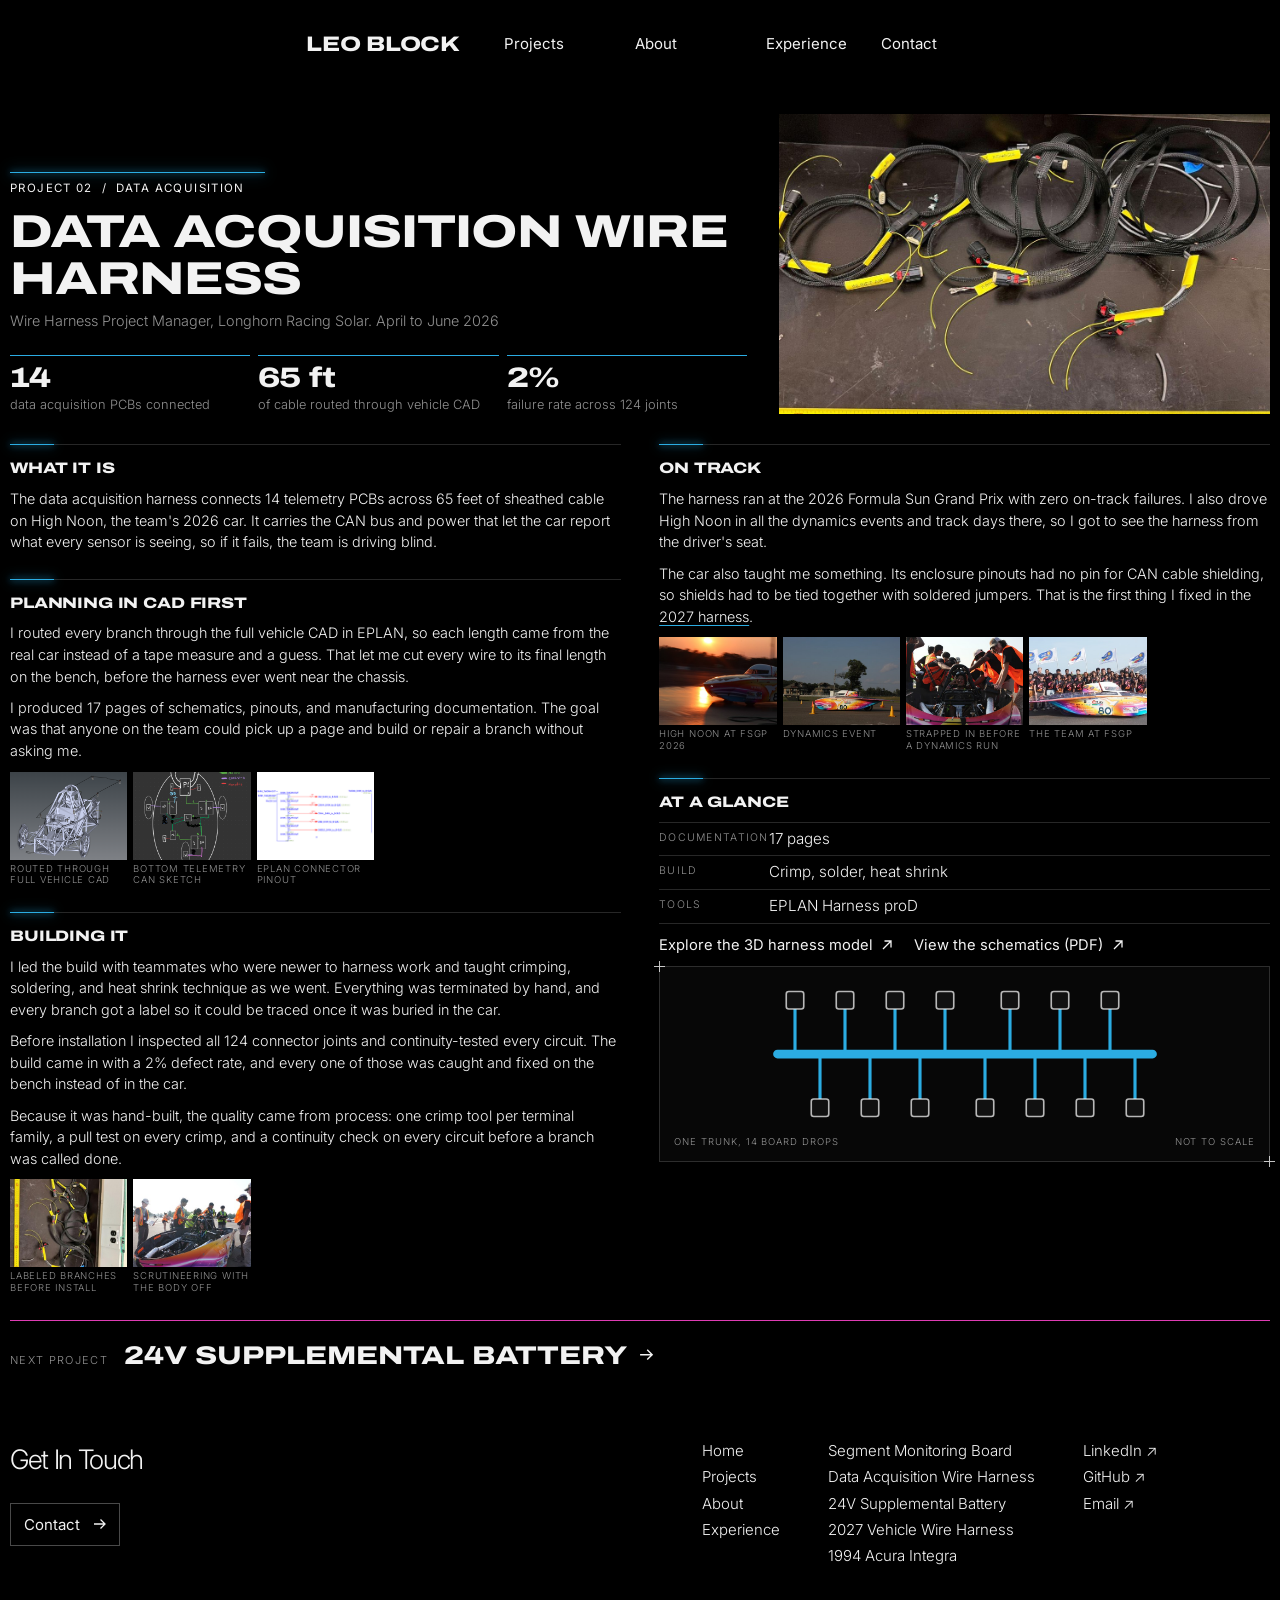
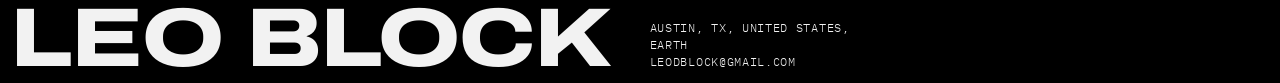
==== commit 6e1955f6: "Tighten every page to two or three screens Project pages now open with a compact header (title, role" ====
--- a/data-acquisition-harness/index.html
+++ b/data-acquisition-harness/index.html
@@ -9,7 +9,7 @@
 <link rel="preconnect" href="https://fonts.googleapis.com">
 <link rel="preconnect" href="https://fonts.gstatic.com" crossorigin>
 <link href="https://fonts.googleapis.com/css2?family=Archivo:wdth,wght@62..125,700..900&family=IBM+Plex+Mono:wght@400&family=Inter:wght@300;400;500&display=swap" rel="stylesheet">
-<link rel="stylesheet" href="../assets/site.css?v=db5520ae">
+<link rel="stylesheet" href="../assets/site.css?v=50f378c6">
 </head>
 <body>
 <header class="hdr">
@@ -17,20 +17,17 @@
   <div class="mbar"><a class="wm" href="../">Leo Block</a><button class="plusbtn" type="button" aria-label="Menu" aria-expanded="false" aria-controls="mmenu"><svg viewBox="0 0 33 33" fill="none" aria-hidden="true"><path d="M0.5 16.5h32M16.5 0.5v32" stroke="currentColor" stroke-width="1.4"/></svg></button></div>
   <nav class="mmenu" id="mmenu" aria-label="Main"><div class="grp"><a href="../#projects">Projects</a><ul><li><a href="../smb/">SMB</a></li><li><a href="../data-acquisition-harness/">DAQ Harness</a></li><li><a href="../supplemental-battery/">24V Battery</a></li><li><a href="../vehicle-harness-2027/">2027 Harness</a></li><li><a href="../integra/">Acura Integra</a></li></ul></div><div class="grp"><a href="../#about">About</a><ul><li><a href="../#about">Solar car team</a></li><li><a href="../data-acquisition-harness/#on-track">FSGP 2026</a></li></ul></div><div class="grp"><a href="../#experience">Experience</a><ul><li><a href="../#experience">Roles</a></li><li><a href="../#skills">Skills</a></li></ul></div><div class="grp"><a href="../#contact">Contact</a><ul><li><a href="mailto:leodblock@gmail.com">Email</a></li><li><a href="https://www.linkedin.com/in/leo-block" target="_blank" rel="noopener">LinkedIn</a></li><li><a href="https://github.com/leoblock927" target="_blank" rel="noopener">GitHub</a></li></ul></div></nav>
 </header>
-<main style="--c:var(--blue)">
-<section class="hero">
-  <div class="media"><img src="../assets/img/data-acquisition-harness-1.jpg" alt="" fetchpriority="high"></div>
-  <div class="inner">
+<main class="proj" style="--c:var(--blue)">
+<header class="phero">
+  <div class="pt">
     <div class="lbl " style="--a:var(--blue)"><i></i><span>Project 02 &nbsp;/&nbsp; Data acquisition</span></div>
     <h1 class="h1">Data Acquisition Wire Harness</h1>
     <p class="sub">Wire Harness Project Manager, Longhorn Racing Solar. April to June 2026</p>
+    <div class="stats"><div><b>14</b><span>data acquisition PCBs connected</span></div><div><b>65 ft</b><span>of cable routed through vehicle CAD</span></div><div><b>2%</b><span>failure rate across 124 joints</span></div></div>
   </div>
-</section>
-
-<section class="sec stsec">
-  <div class="stats"><div style="--a:var(--blue)"><b>14</b><span>data acquisition PCBs connected</span></div><div style="--a:var(--blue)"><b>65 ft</b><span>of cable routed through vehicle CAD</span></div><div style="--a:var(--blue)"><b>2%</b><span>failure rate across 124 joints</span></div></div>
-</section>
-<section class="ps"><div class="phead"><div class="lbl " style="--a:var(--blue)"><i></i><span>At a glance</span></div><h2 class="h3">Key specs</h2></div><div class="pbody"><div class="txt"><dl class="specs"><dt>Documentation</dt><dd>17 pages</dd><dt>Build</dt><dd>Crimp, solder, heat shrink</dd><dt>Tools</dt><dd>EPLAN Harness proD</dd></dl><div class="glinks"><a class="tlink" href="https://lhrsolar.org/Harness-Docs/Vehicles/NextGen/NonCritical%20Harness/NextGen_NonCritical%20Harness_model.html" target="_blank" rel="noopener">Explore the 3D harness model <svg viewBox="0 0 14 14" fill="none" aria-hidden="true"><path d="M3 11 11 3M4.5 3H11v6.5" stroke="currentColor" stroke-width="1.3"/></svg></a><a class="tlink" href="https://lhrsolar.org/Harness-Docs/Vehicles/NextGen/NonCritical%20Harness/NextGen_NonCritical%20Harness_guide.pdf" target="_blank" rel="noopener">View the schematics (PDF) <svg viewBox="0 0 14 14" fill="none" aria-hidden="true"><path d="M3 11 11 3M4.5 3H11v6.5" stroke="currentColor" stroke-width="1.3"/></svg></a></div></div><div class="media"><figure class="fig mi span">
+  <button type="button" class="zoom cover"><img src="../assets/img/data-acquisition-harness-1.jpg" alt="Hand-built data acquisition harness with labeled connectors on a lab bench" fetchpriority="high"></button>
+</header>
+<div class="blocks"><section class="blk" id="what-it-is"><h2 class="bh">What it is</h2><p>The data acquisition harness connects 14 telemetry PCBs across 65 feet of sheathed cable on High Noon, the team's 2026 car. It carries the CAN bus and power that let the car report what every sensor is seeing, so if it fails, the team is driving blind.</p></section><section class="blk" id="planning-in-cad-first"><h2 class="bh">Planning in CAD first</h2><p>I routed every branch through the full vehicle CAD in EPLAN, so each length came from the real car instead of a tape measure and a guess. That let me cut every wire to its final length on the bench, before the harness ever went near the chassis.</p><p>I produced 17 pages of schematics, pinouts, and manufacturing documentation. The goal was that anyone on the team could pick up a page and build or repair a branch without asking me.</p><div class="strip"><figure class="st"><button type="button" class="zoom" aria-label="Enlarge: Harness routing shown in the vehicle CAD model"><img src="../assets/img/w/data-acquisition-harness-2-480.png" data-full="../assets/img/data-acquisition-harness-2.png" alt="Harness routing shown in the vehicle CAD model" loading="lazy" decoding="async"></button><figcaption>Routed through full vehicle CAD</figcaption></figure><figure class="st"><button type="button" class="zoom" aria-label="Enlarge: Hand sketch of the bottom telemetry CAN layout"><img src="../assets/img/w/data-acquisition-harness-3-480.png" data-full="../assets/img/data-acquisition-harness-3.png" alt="Hand sketch of the bottom telemetry CAN layout" loading="lazy" decoding="async"></button><figcaption>Bottom telemetry CAN sketch</figcaption></figure><figure class="st light"><button type="button" class="zoom" aria-label="Enlarge: EPlan connector pinout for the TelCAN output"><img src="../assets/img/w/data-acquisition-harness-4-480.png" data-full="../assets/img/data-acquisition-harness-4.png" alt="EPlan connector pinout for the TelCAN output" loading="lazy" decoding="async"></button><figcaption>EPlan connector pinout</figcaption></figure></div></section><section class="blk" id="building-it"><h2 class="bh">Building it</h2><p>I led the build with teammates who were newer to harness work and taught crimping, soldering, and heat shrink technique as we went. Everything was terminated by hand, and every branch got a label so it could be traced once it was buried in the car.</p><p>Before installation I inspected all 124 connector joints and continuity-tested every circuit. The build came in with a 2% defect rate, and every one of those was caught and fixed on the bench instead of in the car.</p><p>Because it was hand-built, the quality came from process: one crimp tool per terminal family, a pull test on every crimp, and a continuity check on every circuit before a branch was called done.</p><div class="strip"><figure class="st"><button type="button" class="zoom" aria-label="Enlarge: Harness branches laid out on a table with yellow labels"><img src="../assets/img/w/data-acquisition-harness-5-480.jpg" data-full="../assets/img/data-acquisition-harness-5.jpg" alt="Harness branches laid out on a table with yellow labels" loading="lazy" decoding="async"></button><figcaption>Labeled branches before install</figcaption></figure><figure class="st"><button type="button" class="zoom" aria-label="Enlarge: Team around High Noon with the body open during scrutineering"><img src="../assets/img/w/data-acquisition-harness-9-480.jpg" data-full="../assets/img/data-acquisition-harness-9.jpg" alt="Team around High Noon with the body open during scrutineering" loading="lazy" decoding="async"></button><figcaption>Scrutineering with the body off</figcaption></figure></div></section><section class="blk" id="on-track"><h2 class="bh">On track</h2><p>The harness ran at the 2026 Formula Sun Grand Prix with zero on-track failures. I also drove High Noon in all the dynamics events and track days there, so I got to see the harness from the driver's seat.</p><p>The car also taught me something. Its enclosure pinouts had no pin for CAN cable shielding, so shields had to be tied together with soldered jumpers. That is the first thing I fixed in the <a href="../vehicle-harness-2027/">2027 harness</a>.</p><div class="strip"><figure class="st"><button type="button" class="zoom" aria-label="Enlarge: High Noon driving at sunset at the Formula Sun Grand Prix"><img src="../assets/img/w/data-acquisition-harness-6-480.jpg" data-full="../assets/img/data-acquisition-harness-6.jpg" alt="High Noon driving at sunset at the Formula Sun Grand Prix" loading="lazy" decoding="async"></button><figcaption>High Noon at FSGP 2026</figcaption></figure><figure class="st"><button type="button" class="zoom" aria-label="Enlarge: High Noon on the dynamics course between cones"><img src="../assets/img/w/data-acquisition-harness-8-480.jpg" data-full="../assets/img/data-acquisition-harness-8.jpg" alt="High Noon on the dynamics course between cones" loading="lazy" decoding="async"></button><figcaption>Dynamics event</figcaption></figure><figure class="st"><button type="button" class="zoom" aria-label="Enlarge: Leo in the cockpit of High Noon with the dash enclosure and wiring visible"><img src="../assets/img/w/data-acquisition-harness-7-480.jpg" data-full="../assets/img/data-acquisition-harness-7.jpg" alt="Leo in the cockpit of High Noon with the dash enclosure and wiring visible" loading="lazy" decoding="async"></button><figcaption>Strapped in before a dynamics run</figcaption></figure><figure class="st"><button type="button" class="zoom" aria-label="Enlarge: Longhorn Racing Solar team photo with High Noon at the track"><img src="../assets/img/w/data-acquisition-harness-10-480.jpg" data-full="../assets/img/data-acquisition-harness-10.jpg" alt="Longhorn Racing Solar team photo with High Noon at the track" loading="lazy" decoding="async"></button><figcaption>The team at FSGP</figcaption></figure></div></section><section class="blk"><h2 class="bh">At a glance</h2><dl class="specs"><dt>Documentation</dt><dd>17 pages</dd><dt>Build</dt><dd>Crimp, solder, heat shrink</dd><dt>Tools</dt><dd>EPLAN Harness proD</dd></dl><div class="glinks"><a class="tlink" href="https://lhrsolar.org/Harness-Docs/Vehicles/NextGen/NonCritical%20Harness/NextGen_NonCritical%20Harness_model.html" target="_blank" rel="noopener">Explore the 3D harness model <svg viewBox="0 0 14 14" fill="none" aria-hidden="true"><path d="M3 11 11 3M4.5 3H11v6.5" stroke="currentColor" stroke-width="1.3"/></svg></a><a class="tlink" href="https://lhrsolar.org/Harness-Docs/Vehicles/NextGen/NonCritical%20Harness/NextGen_NonCritical%20Harness_guide.pdf" target="_blank" rel="noopener">View the schematics (PDF) <svg viewBox="0 0 14 14" fill="none" aria-hidden="true"><path d="M3 11 11 3M4.5 3H11v6.5" stroke="currentColor" stroke-width="1.3"/></svg></a></div><div class="strip"><figure class="fig sfig">
 <svg aria-label="One harness trunk with fourteen branches to circuit boards" role="img" viewbox="0 0 320 120">
 <path class="route" d="M10,60 H310" stroke-width="7"></path>
 <g class="route" stroke-width="2.5">
@@ -42,12 +39,8 @@
 </g>
 </svg>
 <figcaption><span>One trunk, 14 board drops</span><span>Not to scale</span></figcaption>
-</figure></div></div></section>
-<section class="ps" id="what-it-is"><div class="phead"><h2 class="h3">What it is</h2></div><div class="pbody solo"><div class="txt"><p>The data acquisition harness connects 14 telemetry PCBs across 65 feet of sheathed cable on High Noon, the team's 2026 car. It carries the CAN bus and power that let the car report what every sensor is seeing, so if it fails, the team is driving blind.</p></div></div></section>
-<section class="ps" id="planning-in-cad-first"><div class="phead"><h2 class="h3">Planning in CAD first</h2></div><div class="pbody"><div class="txt"><p>I routed every branch through the full vehicle CAD in EPLAN, so each length came from the real car instead of a tape measure and a guess. That let me cut every wire to its final length on the bench, before the harness ever went near the chassis.</p><p>I produced 17 pages of schematics, pinouts, and manufacturing documentation. The goal was that anyone on the team could pick up a page and build or repair a branch without asking me.</p></div><div class="media"><figure class="mi" style="--ar:1.333"><button type="button" class="zoom" aria-label="Enlarge: Harness routing shown in the vehicle CAD model"><img src="../assets/img/data-acquisition-harness-2.png" alt="Harness routing shown in the vehicle CAD model" loading="lazy" decoding="async"></button><figcaption>Routed through full vehicle CAD</figcaption></figure><figure class="mi" style="--ar:1.333"><button type="button" class="zoom" aria-label="Enlarge: Hand sketch of the bottom telemetry CAN layout"><img src="../assets/img/data-acquisition-harness-3.png" alt="Hand sketch of the bottom telemetry CAN layout" loading="lazy" decoding="async"></button><figcaption>Bottom telemetry CAN sketch</figcaption></figure><figure class="mi span light" style="--ar:2.193"><button type="button" class="zoom" aria-label="Enlarge: EPlan connector pinout for the TelCAN output"><img src="../assets/img/data-acquisition-harness-4.png" alt="EPlan connector pinout for the TelCAN output" loading="lazy" decoding="async"></button><figcaption>EPlan connector pinout</figcaption></figure></div></div></section>
-<section class="ps" id="building-it"><div class="phead"><h2 class="h3">Building it</h2></div><div class="pbody"><div class="txt"><p>I led the build with teammates who were newer to harness work and taught crimping, soldering, and heat shrink technique as we went. Everything was terminated by hand, and every branch got a label so it could be traced once it was buried in the car.</p><p>Before installation I inspected all 124 connector joints and continuity-tested every circuit. The build came in with a 2% defect rate, and every one of those was caught and fixed on the bench instead of in the car.</p><p>Because it was hand-built, the quality came from process: one crimp tool per terminal family, a pull test on every crimp, and a continuity check on every circuit before a branch was called done.</p></div><div class="media"><figure class="mi" style="--ar:1.333"><button type="button" class="zoom" aria-label="Enlarge: Harness branches laid out on a table with yellow labels"><img src="../assets/img/w/data-acquisition-harness-5-1280.jpg" srcset="../assets/img/w/data-acquisition-harness-5-1280.jpg 1280w, ../assets/img/data-acquisition-harness-5.jpg 1536w" sizes="(max-width: 640px) 100vw, 60vw" data-full="../assets/img/data-acquisition-harness-5.jpg" alt="Harness branches laid out on a table with yellow labels" loading="lazy" decoding="async"></button><figcaption>Labeled branches before install</figcaption></figure><figure class="mi" style="--ar:1.333"><button type="button" class="zoom" aria-label="Enlarge: Team around High Noon with the body open during scrutineering"><img src="../assets/img/w/data-acquisition-harness-9-1280.jpg" srcset="../assets/img/w/data-acquisition-harness-9-1280.jpg 1280w, ../assets/img/data-acquisition-harness-9.jpg 2560w" sizes="(max-width: 640px) 100vw, 60vw" data-full="../assets/img/data-acquisition-harness-9.jpg" alt="Team around High Noon with the body open during scrutineering" loading="lazy" decoding="async"></button><figcaption>Scrutineering with the body off</figcaption></figure></div></div></section>
-<section class="ps" id="on-track"><div class="phead"><h2 class="h3">On track</h2></div><div class="pbody"><div class="txt"><p>The harness ran at the 2026 Formula Sun Grand Prix with zero on-track failures. I also drove High Noon in all the dynamics events and track days there, so I got to see the harness from the driver's seat.</p><p>The car also taught me something. Its enclosure pinouts had no pin for CAN cable shielding, so shields had to be tied together with soldered jumpers. That is the first thing I fixed in the <a href="../vehicle-harness-2027/">2027 harness</a>.</p></div><div class="media"><figure class="mi" style="--ar:1.333"><button type="button" class="zoom" aria-label="Enlarge: High Noon driving at sunset at the Formula Sun Grand Prix"><img src="../assets/img/w/data-acquisition-harness-6-1280.jpg" srcset="../assets/img/w/data-acquisition-harness-6-1280.jpg 1280w, ../assets/img/data-acquisition-harness-6.jpg 2560w" sizes="(max-width: 640px) 100vw, 60vw" data-full="../assets/img/data-acquisition-harness-6.jpg" alt="High Noon driving at sunset at the Formula Sun Grand Prix" loading="lazy" decoding="async"></button><figcaption>High Noon at FSGP 2026</figcaption></figure><figure class="mi" style="--ar:1.333"><button type="button" class="zoom" aria-label="Enlarge: High Noon on the dynamics course between cones"><img src="../assets/img/w/data-acquisition-harness-8-1280.jpg" srcset="../assets/img/w/data-acquisition-harness-8-1280.jpg 1280w, ../assets/img/data-acquisition-harness-8.jpg 2560w" sizes="(max-width: 640px) 100vw, 60vw" data-full="../assets/img/data-acquisition-harness-8.jpg" alt="High Noon on the dynamics course between cones" loading="lazy" decoding="async"></button><figcaption>Dynamics event</figcaption></figure><figure class="mi" style="--ar:1.333"><button type="button" class="zoom" aria-label="Enlarge: Leo in the cockpit of High Noon with the dash enclosure and wiring visible"><img src="../assets/img/w/data-acquisition-harness-7-1280.jpg" srcset="../assets/img/w/data-acquisition-harness-7-1280.jpg 1280w, ../assets/img/data-acquisition-harness-7.jpg 2560w" sizes="(max-width: 640px) 100vw, 60vw" data-full="../assets/img/data-acquisition-harness-7.jpg" alt="Leo in the cockpit of High Noon with the dash enclosure and wiring visible" loading="lazy" decoding="async"></button><figcaption>Strapped in before a dynamics run</figcaption></figure><figure class="mi" style="--ar:1.333"><button type="button" class="zoom" aria-label="Enlarge: Longhorn Racing Solar team photo with High Noon at the track"><img src="../assets/img/w/data-acquisition-harness-10-1280.jpg" srcset="../assets/img/w/data-acquisition-harness-10-1280.jpg 1280w, ../assets/img/data-acquisition-harness-10.jpg 2560w" sizes="(max-width: 640px) 100vw, 60vw" data-full="../assets/img/data-acquisition-harness-10.jpg" alt="Longhorn Racing Solar team photo with High Noon at the track" loading="lazy" decoding="async"></button><figcaption>The team at FSGP</figcaption></figure></div></div></section>
-<a class="next" href="../supplemental-battery/" style="--a:var(--pink)"><div class="lbl " style="--a:var(--pink)"><i></i><span>Next project</span></div><span class="h2" style="margin-top:16px">24V Supplemental Battery <svg viewBox="0 0 14 14" fill="none" aria-hidden="true"><path d="M1 7h11M7.5 2.5 12 7l-4.5 4.5" stroke="currentColor" stroke-width="1.3"/></svg></span></a>
+</figure></div></section></div>
+<a class="next" href="../supplemental-battery/" style="--a:var(--pink)"><span class="nl">Next project</span><span class="nt">24V Supplemental Battery <svg viewBox="0 0 14 14" fill="none" aria-hidden="true"><path d="M1 7h11M7.5 2.5 12 7l-4.5 4.5" stroke="currentColor" stroke-width="1.3"/></svg></span></a>
 </main>
 <footer class="foot" id="contact">
   <div class="top">
@@ -64,6 +57,6 @@
   </div>
 </footer>
 <dialog class="lb" id="lb"><button type="button" aria-label="Close"><svg viewBox="0 0 33 33" fill="none" aria-hidden="true"><path d="M0.5 16.5h32M16.5 0.5v32" stroke="currentColor" stroke-width="1.4"/></svg></button><img alt=""><p></p></dialog>
-<script src="../assets/site.js?v=db5520ae"></script>
+<script src="../assets/site.js?v=50f378c6"></script>
 </body>
 </html>
--- a/assets/site.css
+++ b/assets/site.css
@@ -327,3 +327,74 @@
   .stats span{font-size:.78rem;line-height:1.3}
   .pbody .media{gap:6px}
 }
+
+/* ===== project pages: compact two-column layout ===== */
+.proj{font-size:clamp(.9rem,.98vw,1rem);line-height:1.5}
+.phero{display:grid;grid-template-columns:minmax(0,1.5fr) minmax(0,1fr);gap:clamp(18px,2.5vw,40px);align-items:end;padding:clamp(18px,2vw,32px) var(--g) 0}
+.phero .h1{font-size:clamp(1.9rem,3.6vw,3.6rem);margin-top:12px}
+.phero .sub{margin:.55rem 0 0;color:var(--dim)}
+.phero .stats{margin-top:clamp(16px,1.8vw,24px);gap:8px}
+.phero .stats div{border-top:1px solid var(--c);padding-top:8px}
+.phero .stats b{font-size:clamp(1.3rem,2.2vw,2.2rem)}
+.phero .stats span{font-size:.8rem;margin-top:.3rem;line-height:1.3}
+.phero .cover{all:unset;box-sizing:border-box;display:block;width:100%;aspect-ratio:16/10;max-height:300px;overflow:hidden;cursor:zoom-in;background:#0b0b0b}
+.phero .cover img{width:100%;height:100%;object-fit:cover}
+.phero .cover.gpanel{display:flex;align-items:center;justify-content:center;padding:4%;background:linear-gradient(180deg,#000 10%,#05202b 45%,#0d6a7a 75%,#3ad08a 115%);cursor:default}
+.phero .cover.gpanel svg{width:100%;height:auto}
+.blocks{columns:2 380px;column-gap:clamp(24px,3vw,48px);padding:clamp(22px,2.4vw,36px) var(--g) 0}
+.blk{break-inside:avoid;margin:0 0 clamp(20px,2vw,28px);padding-top:12px;border-top:1px solid var(--line);position:relative}
+.blk::before{content:"";position:absolute;left:0;top:-1px;width:44px;height:1px;background:var(--c);box-shadow:0 0 6px var(--c),0 0 12px var(--c)}
+.bh{margin:0 0 .5rem;font-family:var(--display);font-stretch:125%;font-weight:800;text-transform:uppercase;font-size:clamp(.95rem,1.15vw,1.15rem);letter-spacing:-.01em}
+.blk p{margin:0 0 .6rem}
+.blk p a{text-decoration-color:var(--c);text-underline-offset:3px}
+.blk .specs{margin:.2rem 0 0}
+.blk .specs dt,.blk .specs dd{padding:5px 0}
+.blk .specs dt{font-size:10.5px;padding-top:7px}
+.blk table.t{font-size:.88rem;margin:.3rem 0 .6rem}
+.blk table.t td,.blk table.t th{padding:4px 8px 4px 0}
+.blk .glinks{margin-top:10px;gap:6px 20px;font-size:.92rem}
+.strip{display:grid;grid-template-columns:repeat(auto-fill,minmax(112px,1fr));gap:6px;margin-top:10px}
+.st{margin:0;min-width:0}
+.st .zoom{all:unset;display:block;width:100%;aspect-ratio:4/3;overflow:hidden;cursor:zoom-in;background:#0b0b0b}
+.st.light .zoom{background:#fff}
+.st img{width:100%;height:100%;object-fit:cover;transition:transform .5s var(--ease)}
+.st.light img{object-fit:contain}
+.st:hover img{transform:scale(1.05)}
+.st figcaption{margin-top:3px;font-size:9.5px;letter-spacing:.08em;text-transform:uppercase;color:var(--dim);line-height:1.25;overflow:hidden;display:-webkit-box;-webkit-line-clamp:2;-webkit-box-orient:vertical}
+.strip .sfig{grid-column:1/-1;padding:12px 14px;margin:0}
+.strip .sfig::before,.strip .sfig::after{width:11px;height:11px}
+.strip .sfig::before{top:-6px;left:-6px}.strip .sfig::after{bottom:-6px;right:-6px}
+.strip .sfig svg{max-height:150px;width:auto;max-width:100%;margin:0 auto}
+.strip .sfig figcaption{margin-top:6px;font-size:9.5px}
+.next{display:flex;align-items:baseline;gap:16px;margin:clamp(20px,2vw,32px) var(--g) 0;padding:16px 0 0;border-top:1px solid var(--a);text-decoration:none}
+.next .nl{font-size:11px;letter-spacing:.12em;text-transform:uppercase;color:var(--dim)}
+.next .nt{font-family:var(--display);font-stretch:125%;font-weight:800;text-transform:uppercase;font-size:clamp(1.1rem,2vw,1.8rem);transition:color .25s}
+.next .nt svg{width:.6em;height:.6em;margin-left:.2em}
+.next:hover .nt{color:var(--a)}
+.proj ~ .foot{margin-top:clamp(48px,5vw,72px)}
+.proj ~ .foot .bottom{margin-top:clamp(28px,3vw,48px)}
+.proj ~ .foot .bigwm{font-size:clamp(2.6rem,6.5vw,7.5rem)}
+@media (max-width:820px){.phero{grid-template-columns:1fr}.phero .cover{max-height:220px}.blocks{columns:1}}
+
+/* ===== home compact ===== */
+.hero{height:min(62svh,600px);min-height:380px}
+.sec{padding-top:clamp(44px,4.5vw,72px)}
+.acc .stage{aspect-ratio:16/11;max-height:58vh}
+.band{height:min(36vh,360px);margin-top:clamp(44px,4.5vw,72px)}
+.band svg{width:min(760px,84%)}
+.rows{columns:2 420px;column-gap:clamp(24px,3vw,48px);border-top:0}
+.row{break-inside:avoid;grid-template-columns:1fr;gap:4px;padding:12px 0 14px;border-top:1px solid var(--line);border-bottom:0}
+.row .when{padding-top:0}
+.row p{font-size:clamp(.88rem,.95vw,.98rem);margin-bottom:.4rem}
+#skills{margin-top:clamp(28px,3vw,44px)!important}
+.skills{margin-top:18px}
+.skills ul{font-size:.9rem;gap:1px}
+.cards{grid-template-columns:repeat(2,minmax(0,1fr))}
+.card .im{aspect-ratio:3.2/1}
+.foot{margin-top:clamp(56px,6vw,96px)}
+.foot .bottom{margin-top:clamp(32px,4vw,60px)}
+.bigwm{font-size:clamp(2.6rem,7vw,8rem)}
+@media (max-width:820px){.rows{columns:1}}
+
+.band{height:min(30vh,300px)}
+.acc .stage{aspect-ratio:16/10;max-height:52vh}
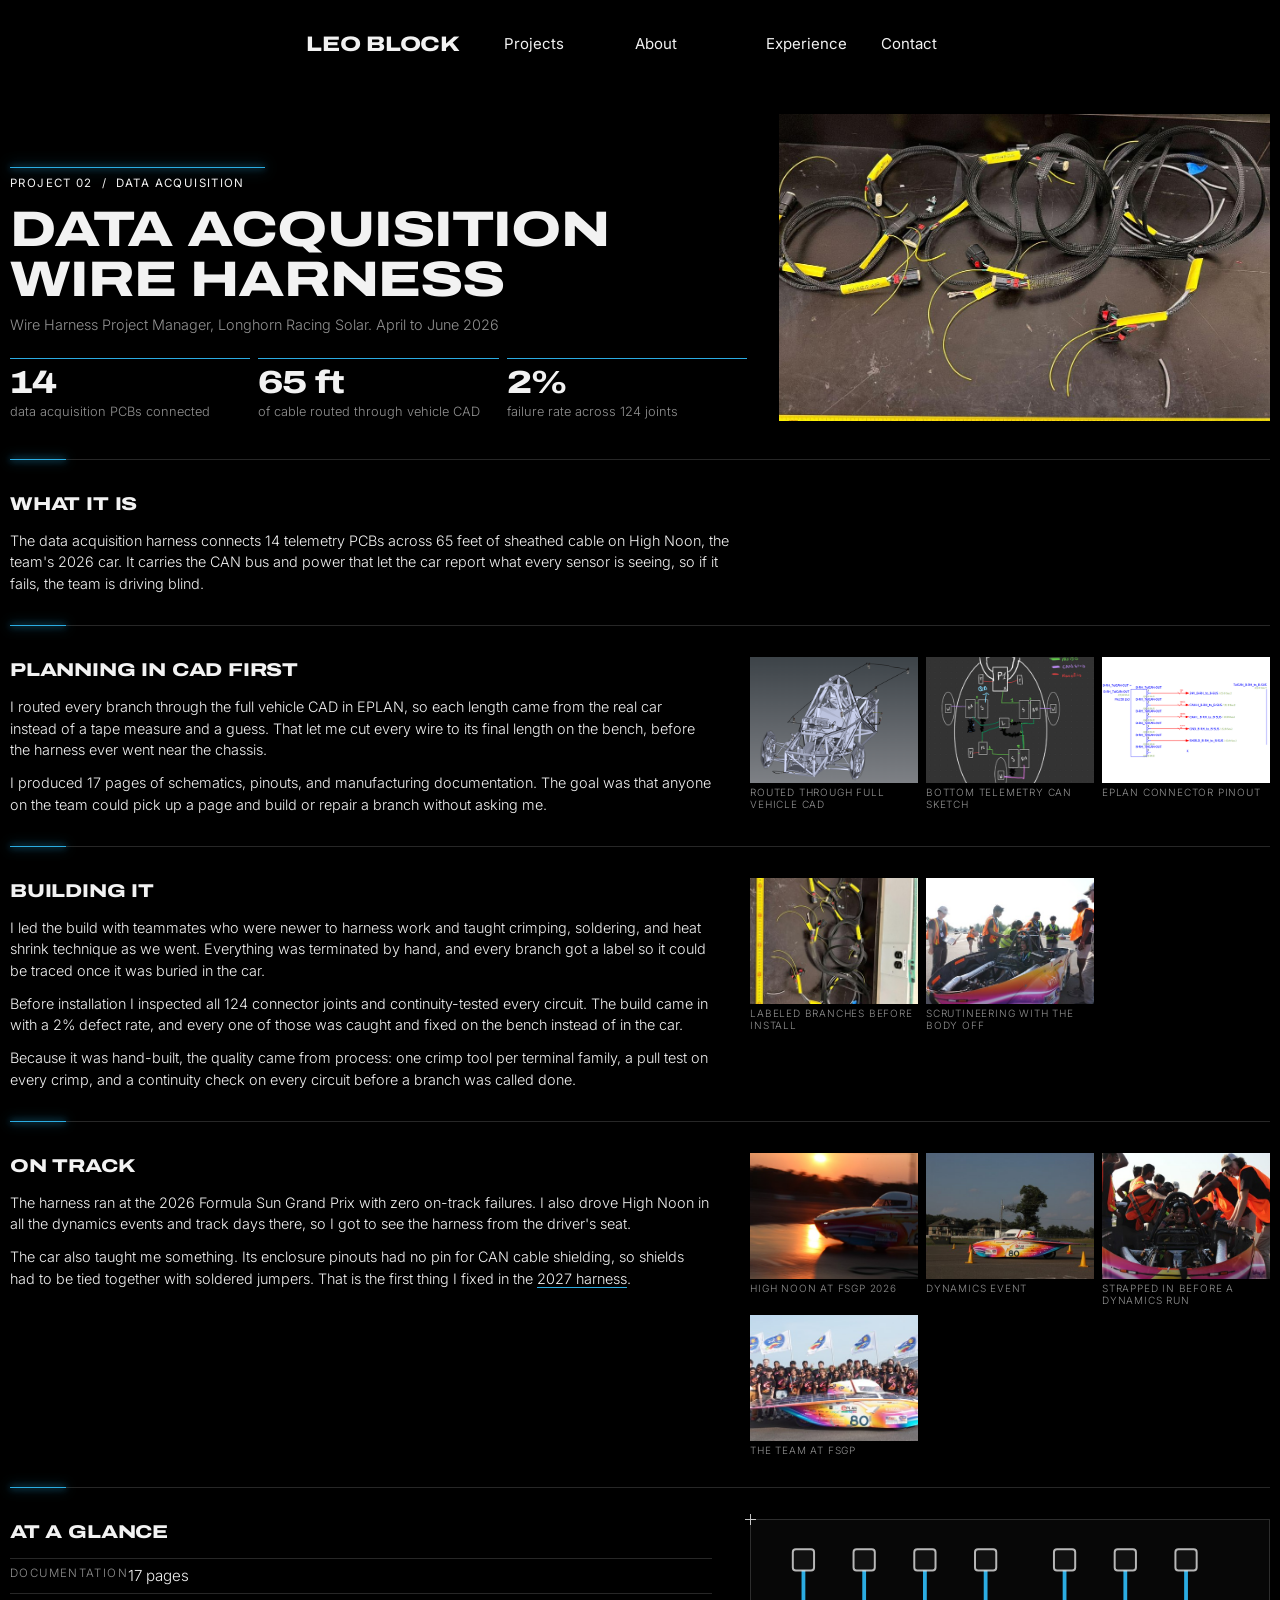
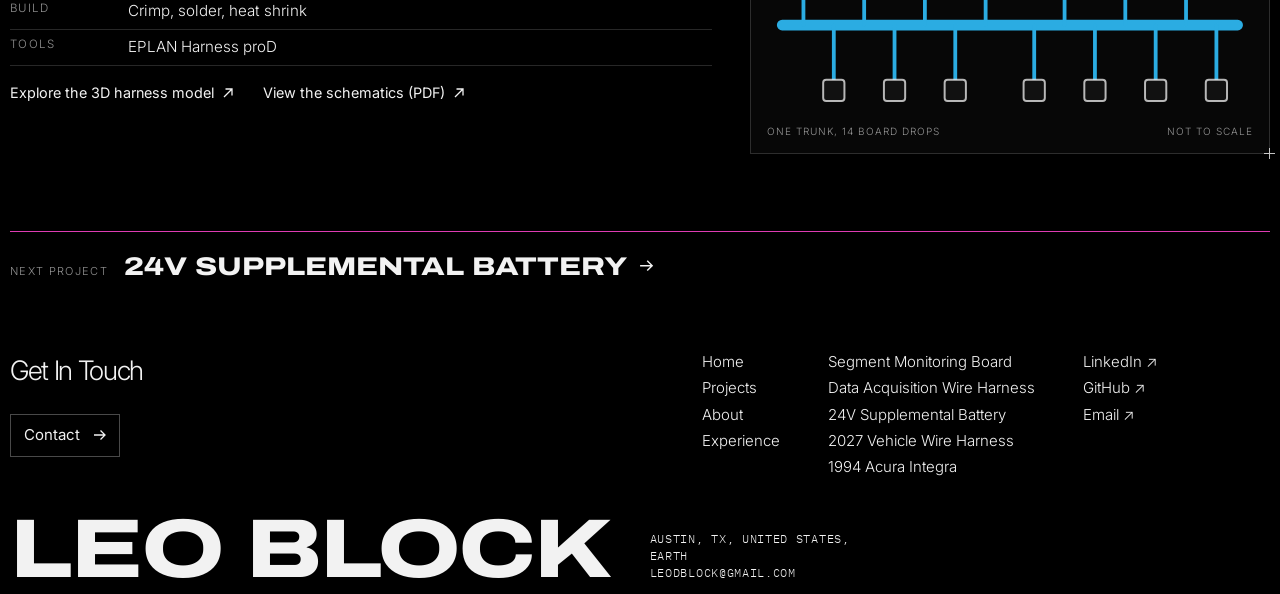
==== commit 7e81e6aa: "Middle-ground layout between the compact and previous versions Project sections go back to one row e" ====
--- a/data-acquisition-harness/index.html
+++ b/data-acquisition-harness/index.html
@@ -9,7 +9,7 @@
 <link rel="preconnect" href="https://fonts.googleapis.com">
 <link rel="preconnect" href="https://fonts.gstatic.com" crossorigin>
 <link href="https://fonts.googleapis.com/css2?family=Archivo:wdth,wght@62..125,700..900&family=IBM+Plex+Mono:wght@400&family=Inter:wght@300;400;500&display=swap" rel="stylesheet">
-<link rel="stylesheet" href="../assets/site.css?v=50f378c6">
+<link rel="stylesheet" href="../assets/site.css?v=f54d2f9b">
 </head>
 <body>
 <header class="hdr">
@@ -27,7 +27,7 @@
   </div>
   <button type="button" class="zoom cover"><img src="../assets/img/data-acquisition-harness-1.jpg" alt="Hand-built data acquisition harness with labeled connectors on a lab bench" fetchpriority="high"></button>
 </header>
-<div class="blocks"><section class="blk" id="what-it-is"><h2 class="bh">What it is</h2><p>The data acquisition harness connects 14 telemetry PCBs across 65 feet of sheathed cable on High Noon, the team's 2026 car. It carries the CAN bus and power that let the car report what every sensor is seeing, so if it fails, the team is driving blind.</p></section><section class="blk" id="planning-in-cad-first"><h2 class="bh">Planning in CAD first</h2><p>I routed every branch through the full vehicle CAD in EPLAN, so each length came from the real car instead of a tape measure and a guess. That let me cut every wire to its final length on the bench, before the harness ever went near the chassis.</p><p>I produced 17 pages of schematics, pinouts, and manufacturing documentation. The goal was that anyone on the team could pick up a page and build or repair a branch without asking me.</p><div class="strip"><figure class="st"><button type="button" class="zoom" aria-label="Enlarge: Harness routing shown in the vehicle CAD model"><img src="../assets/img/w/data-acquisition-harness-2-480.png" data-full="../assets/img/data-acquisition-harness-2.png" alt="Harness routing shown in the vehicle CAD model" loading="lazy" decoding="async"></button><figcaption>Routed through full vehicle CAD</figcaption></figure><figure class="st"><button type="button" class="zoom" aria-label="Enlarge: Hand sketch of the bottom telemetry CAN layout"><img src="../assets/img/w/data-acquisition-harness-3-480.png" data-full="../assets/img/data-acquisition-harness-3.png" alt="Hand sketch of the bottom telemetry CAN layout" loading="lazy" decoding="async"></button><figcaption>Bottom telemetry CAN sketch</figcaption></figure><figure class="st light"><button type="button" class="zoom" aria-label="Enlarge: EPlan connector pinout for the TelCAN output"><img src="../assets/img/w/data-acquisition-harness-4-480.png" data-full="../assets/img/data-acquisition-harness-4.png" alt="EPlan connector pinout for the TelCAN output" loading="lazy" decoding="async"></button><figcaption>EPlan connector pinout</figcaption></figure></div></section><section class="blk" id="building-it"><h2 class="bh">Building it</h2><p>I led the build with teammates who were newer to harness work and taught crimping, soldering, and heat shrink technique as we went. Everything was terminated by hand, and every branch got a label so it could be traced once it was buried in the car.</p><p>Before installation I inspected all 124 connector joints and continuity-tested every circuit. The build came in with a 2% defect rate, and every one of those was caught and fixed on the bench instead of in the car.</p><p>Because it was hand-built, the quality came from process: one crimp tool per terminal family, a pull test on every crimp, and a continuity check on every circuit before a branch was called done.</p><div class="strip"><figure class="st"><button type="button" class="zoom" aria-label="Enlarge: Harness branches laid out on a table with yellow labels"><img src="../assets/img/w/data-acquisition-harness-5-480.jpg" data-full="../assets/img/data-acquisition-harness-5.jpg" alt="Harness branches laid out on a table with yellow labels" loading="lazy" decoding="async"></button><figcaption>Labeled branches before install</figcaption></figure><figure class="st"><button type="button" class="zoom" aria-label="Enlarge: Team around High Noon with the body open during scrutineering"><img src="../assets/img/w/data-acquisition-harness-9-480.jpg" data-full="../assets/img/data-acquisition-harness-9.jpg" alt="Team around High Noon with the body open during scrutineering" loading="lazy" decoding="async"></button><figcaption>Scrutineering with the body off</figcaption></figure></div></section><section class="blk" id="on-track"><h2 class="bh">On track</h2><p>The harness ran at the 2026 Formula Sun Grand Prix with zero on-track failures. I also drove High Noon in all the dynamics events and track days there, so I got to see the harness from the driver's seat.</p><p>The car also taught me something. Its enclosure pinouts had no pin for CAN cable shielding, so shields had to be tied together with soldered jumpers. That is the first thing I fixed in the <a href="../vehicle-harness-2027/">2027 harness</a>.</p><div class="strip"><figure class="st"><button type="button" class="zoom" aria-label="Enlarge: High Noon driving at sunset at the Formula Sun Grand Prix"><img src="../assets/img/w/data-acquisition-harness-6-480.jpg" data-full="../assets/img/data-acquisition-harness-6.jpg" alt="High Noon driving at sunset at the Formula Sun Grand Prix" loading="lazy" decoding="async"></button><figcaption>High Noon at FSGP 2026</figcaption></figure><figure class="st"><button type="button" class="zoom" aria-label="Enlarge: High Noon on the dynamics course between cones"><img src="../assets/img/w/data-acquisition-harness-8-480.jpg" data-full="../assets/img/data-acquisition-harness-8.jpg" alt="High Noon on the dynamics course between cones" loading="lazy" decoding="async"></button><figcaption>Dynamics event</figcaption></figure><figure class="st"><button type="button" class="zoom" aria-label="Enlarge: Leo in the cockpit of High Noon with the dash enclosure and wiring visible"><img src="../assets/img/w/data-acquisition-harness-7-480.jpg" data-full="../assets/img/data-acquisition-harness-7.jpg" alt="Leo in the cockpit of High Noon with the dash enclosure and wiring visible" loading="lazy" decoding="async"></button><figcaption>Strapped in before a dynamics run</figcaption></figure><figure class="st"><button type="button" class="zoom" aria-label="Enlarge: Longhorn Racing Solar team photo with High Noon at the track"><img src="../assets/img/w/data-acquisition-harness-10-480.jpg" data-full="../assets/img/data-acquisition-harness-10.jpg" alt="Longhorn Racing Solar team photo with High Noon at the track" loading="lazy" decoding="async"></button><figcaption>The team at FSGP</figcaption></figure></div></section><section class="blk"><h2 class="bh">At a glance</h2><dl class="specs"><dt>Documentation</dt><dd>17 pages</dd><dt>Build</dt><dd>Crimp, solder, heat shrink</dd><dt>Tools</dt><dd>EPLAN Harness proD</dd></dl><div class="glinks"><a class="tlink" href="https://lhrsolar.org/Harness-Docs/Vehicles/NextGen/NonCritical%20Harness/NextGen_NonCritical%20Harness_model.html" target="_blank" rel="noopener">Explore the 3D harness model <svg viewBox="0 0 14 14" fill="none" aria-hidden="true"><path d="M3 11 11 3M4.5 3H11v6.5" stroke="currentColor" stroke-width="1.3"/></svg></a><a class="tlink" href="https://lhrsolar.org/Harness-Docs/Vehicles/NextGen/NonCritical%20Harness/NextGen_NonCritical%20Harness_guide.pdf" target="_blank" rel="noopener">View the schematics (PDF) <svg viewBox="0 0 14 14" fill="none" aria-hidden="true"><path d="M3 11 11 3M4.5 3H11v6.5" stroke="currentColor" stroke-width="1.3"/></svg></a></div><div class="strip"><figure class="fig sfig">
+<div class="rows2"><section class="row2 solo" id="what-it-is"><div class="tx"><h2 class="bh">What it is</h2><p>The data acquisition harness connects 14 telemetry PCBs across 65 feet of sheathed cable on High Noon, the team's 2026 car. It carries the CAN bus and power that let the car report what every sensor is seeing, so if it fails, the team is driving blind.</p></div></section><section class="row2" id="planning-in-cad-first"><div class="tx"><h2 class="bh">Planning in CAD first</h2><p>I routed every branch through the full vehicle CAD in EPLAN, so each length came from the real car instead of a tape measure and a guess. That let me cut every wire to its final length on the bench, before the harness ever went near the chassis.</p><p>I produced 17 pages of schematics, pinouts, and manufacturing documentation. The goal was that anyone on the team could pick up a page and build or repair a branch without asking me.</p></div><div class="side"><figure class="st"><button type="button" class="zoom" aria-label="Enlarge: Harness routing shown in the vehicle CAD model"><img src="../assets/img/w/data-acquisition-harness-2-480.png" data-full="../assets/img/data-acquisition-harness-2.png" alt="Harness routing shown in the vehicle CAD model" loading="lazy" decoding="async"></button><figcaption>Routed through full vehicle CAD</figcaption></figure><figure class="st"><button type="button" class="zoom" aria-label="Enlarge: Hand sketch of the bottom telemetry CAN layout"><img src="../assets/img/w/data-acquisition-harness-3-480.png" data-full="../assets/img/data-acquisition-harness-3.png" alt="Hand sketch of the bottom telemetry CAN layout" loading="lazy" decoding="async"></button><figcaption>Bottom telemetry CAN sketch</figcaption></figure><figure class="st light"><button type="button" class="zoom" aria-label="Enlarge: EPlan connector pinout for the TelCAN output"><img src="../assets/img/w/data-acquisition-harness-4-480.png" data-full="../assets/img/data-acquisition-harness-4.png" alt="EPlan connector pinout for the TelCAN output" loading="lazy" decoding="async"></button><figcaption>EPlan connector pinout</figcaption></figure></div></section><section class="row2" id="building-it"><div class="tx"><h2 class="bh">Building it</h2><p>I led the build with teammates who were newer to harness work and taught crimping, soldering, and heat shrink technique as we went. Everything was terminated by hand, and every branch got a label so it could be traced once it was buried in the car.</p><p>Before installation I inspected all 124 connector joints and continuity-tested every circuit. The build came in with a 2% defect rate, and every one of those was caught and fixed on the bench instead of in the car.</p><p>Because it was hand-built, the quality came from process: one crimp tool per terminal family, a pull test on every crimp, and a continuity check on every circuit before a branch was called done.</p></div><div class="side"><figure class="st"><button type="button" class="zoom" aria-label="Enlarge: Harness branches laid out on a table with yellow labels"><img src="../assets/img/w/data-acquisition-harness-5-480.jpg" data-full="../assets/img/data-acquisition-harness-5.jpg" alt="Harness branches laid out on a table with yellow labels" loading="lazy" decoding="async"></button><figcaption>Labeled branches before install</figcaption></figure><figure class="st"><button type="button" class="zoom" aria-label="Enlarge: Team around High Noon with the body open during scrutineering"><img src="../assets/img/w/data-acquisition-harness-9-480.jpg" data-full="../assets/img/data-acquisition-harness-9.jpg" alt="Team around High Noon with the body open during scrutineering" loading="lazy" decoding="async"></button><figcaption>Scrutineering with the body off</figcaption></figure></div></section><section class="row2" id="on-track"><div class="tx"><h2 class="bh">On track</h2><p>The harness ran at the 2026 Formula Sun Grand Prix with zero on-track failures. I also drove High Noon in all the dynamics events and track days there, so I got to see the harness from the driver's seat.</p><p>The car also taught me something. Its enclosure pinouts had no pin for CAN cable shielding, so shields had to be tied together with soldered jumpers. That is the first thing I fixed in the <a href="../vehicle-harness-2027/">2027 harness</a>.</p></div><div class="side"><figure class="st"><button type="button" class="zoom" aria-label="Enlarge: High Noon driving at sunset at the Formula Sun Grand Prix"><img src="../assets/img/w/data-acquisition-harness-6-480.jpg" data-full="../assets/img/data-acquisition-harness-6.jpg" alt="High Noon driving at sunset at the Formula Sun Grand Prix" loading="lazy" decoding="async"></button><figcaption>High Noon at FSGP 2026</figcaption></figure><figure class="st"><button type="button" class="zoom" aria-label="Enlarge: High Noon on the dynamics course between cones"><img src="../assets/img/w/data-acquisition-harness-8-480.jpg" data-full="../assets/img/data-acquisition-harness-8.jpg" alt="High Noon on the dynamics course between cones" loading="lazy" decoding="async"></button><figcaption>Dynamics event</figcaption></figure><figure class="st"><button type="button" class="zoom" aria-label="Enlarge: Leo in the cockpit of High Noon with the dash enclosure and wiring visible"><img src="../assets/img/w/data-acquisition-harness-7-480.jpg" data-full="../assets/img/data-acquisition-harness-7.jpg" alt="Leo in the cockpit of High Noon with the dash enclosure and wiring visible" loading="lazy" decoding="async"></button><figcaption>Strapped in before a dynamics run</figcaption></figure><figure class="st"><button type="button" class="zoom" aria-label="Enlarge: Longhorn Racing Solar team photo with High Noon at the track"><img src="../assets/img/w/data-acquisition-harness-10-480.jpg" data-full="../assets/img/data-acquisition-harness-10.jpg" alt="Longhorn Racing Solar team photo with High Noon at the track" loading="lazy" decoding="async"></button><figcaption>The team at FSGP</figcaption></figure></div></section><section class="row2"><div class="tx"><h2 class="bh">At a glance</h2><dl class="specs"><dt>Documentation</dt><dd>17 pages</dd><dt>Build</dt><dd>Crimp, solder, heat shrink</dd><dt>Tools</dt><dd>EPLAN Harness proD</dd></dl><div class="glinks"><a class="tlink" href="https://lhrsolar.org/Harness-Docs/Vehicles/NextGen/NonCritical%20Harness/NextGen_NonCritical%20Harness_model.html" target="_blank" rel="noopener">Explore the 3D harness model <svg viewBox="0 0 14 14" fill="none" aria-hidden="true"><path d="M3 11 11 3M4.5 3H11v6.5" stroke="currentColor" stroke-width="1.3"/></svg></a><a class="tlink" href="https://lhrsolar.org/Harness-Docs/Vehicles/NextGen/NonCritical%20Harness/NextGen_NonCritical%20Harness_guide.pdf" target="_blank" rel="noopener">View the schematics (PDF) <svg viewBox="0 0 14 14" fill="none" aria-hidden="true"><path d="M3 11 11 3M4.5 3H11v6.5" stroke="currentColor" stroke-width="1.3"/></svg></a></div></div><div class="side"><figure class="fig sfig">
 <svg aria-label="One harness trunk with fourteen branches to circuit boards" role="img" viewbox="0 0 320 120">
 <path class="route" d="M10,60 H310" stroke-width="7"></path>
 <g class="route" stroke-width="2.5">
@@ -57,6 +57,6 @@
   </div>
 </footer>
 <dialog class="lb" id="lb"><button type="button" aria-label="Close"><svg viewBox="0 0 33 33" fill="none" aria-hidden="true"><path d="M0.5 16.5h32M16.5 0.5v32" stroke="currentColor" stroke-width="1.4"/></svg></button><img alt=""><p></p></dialog>
-<script src="../assets/site.js?v=50f378c6"></script>
+<script src="../assets/site.js?v=f54d2f9b"></script>
 </body>
 </html>
--- a/assets/site.css
+++ b/assets/site.css
@@ -398,3 +398,37 @@
 
 .band{height:min(30vh,300px)}
 .acc .stage{aspect-ratio:16/10;max-height:52vh}
+
+
+/* ===== middle ground ===== */
+.phero .cover{max-height:380px;aspect-ratio:16/10}
+.phero .h1{font-size:clamp(2rem,3.9vw,4rem)}
+.phero .stats b{font-size:clamp(1.4rem,2.5vw,2.6rem)}
+.rows2{padding:clamp(28px,3vw,44px) var(--g) 0}
+.row2{display:grid;grid-template-columns:minmax(0,1.35fr) minmax(0,1fr);gap:clamp(20px,3vw,48px);align-items:start;padding:clamp(22px,2.4vw,34px) 0;border-top:1px solid var(--line);position:relative}
+.row2::before{content:"";position:absolute;left:0;top:-1px;width:56px;height:1px;background:var(--c);box-shadow:0 0 6px var(--c),0 0 12px var(--c)}
+.row2.solo{grid-template-columns:minmax(0,1fr)}
+.row2 .tx{max-width:46rem}
+.row2 .bh{font-size:clamp(1.05rem,1.45vw,1.45rem);margin-bottom:.7rem}
+.row2 p{margin:0 0 .7rem}
+.row2 p:last-child{margin-bottom:0}
+.row2 p a{text-decoration-color:var(--c);text-underline-offset:3px}
+.row2 .specs dt,.row2 .specs dd{padding:6px 0}
+.row2 table.t{font-size:.9rem;margin:.3rem 0 .7rem}
+.row2 table.t td,.row2 table.t th{padding:5px 8px 5px 0}
+.side{display:grid;grid-template-columns:repeat(3,minmax(0,1fr));gap:8px;align-content:start}
+.side .st.two{grid-column:span 2}
+.side .sfig{grid-column:1/-1;padding:14px 16px;margin:0}
+.side .sfig::before,.side .sfig::after{width:11px;height:11px}
+.side .sfig::before{top:-6px;left:-6px}.side .sfig::after{bottom:-6px;right:-6px}
+.side .sfig svg{max-height:200px;width:auto;max-width:100%;margin:0 auto}
+.side .sfig figcaption{margin-top:8px;font-size:10px}
+.side .st figcaption{font-size:10px}
+.next{margin-top:clamp(36px,3.6vw,56px)}
+@media (max-width:820px){.row2{grid-template-columns:1fr}.side{grid-template-columns:repeat(3,minmax(0,1fr))}}
+/* home: between the two */
+.hero{height:min(70svh,680px)}
+.acc .stage{aspect-ratio:4/3;max-height:60vh}
+.band{height:min(42vh,420px)}
+.band svg{width:min(820px,86%)}
+.card .im{aspect-ratio:2.6/1}
